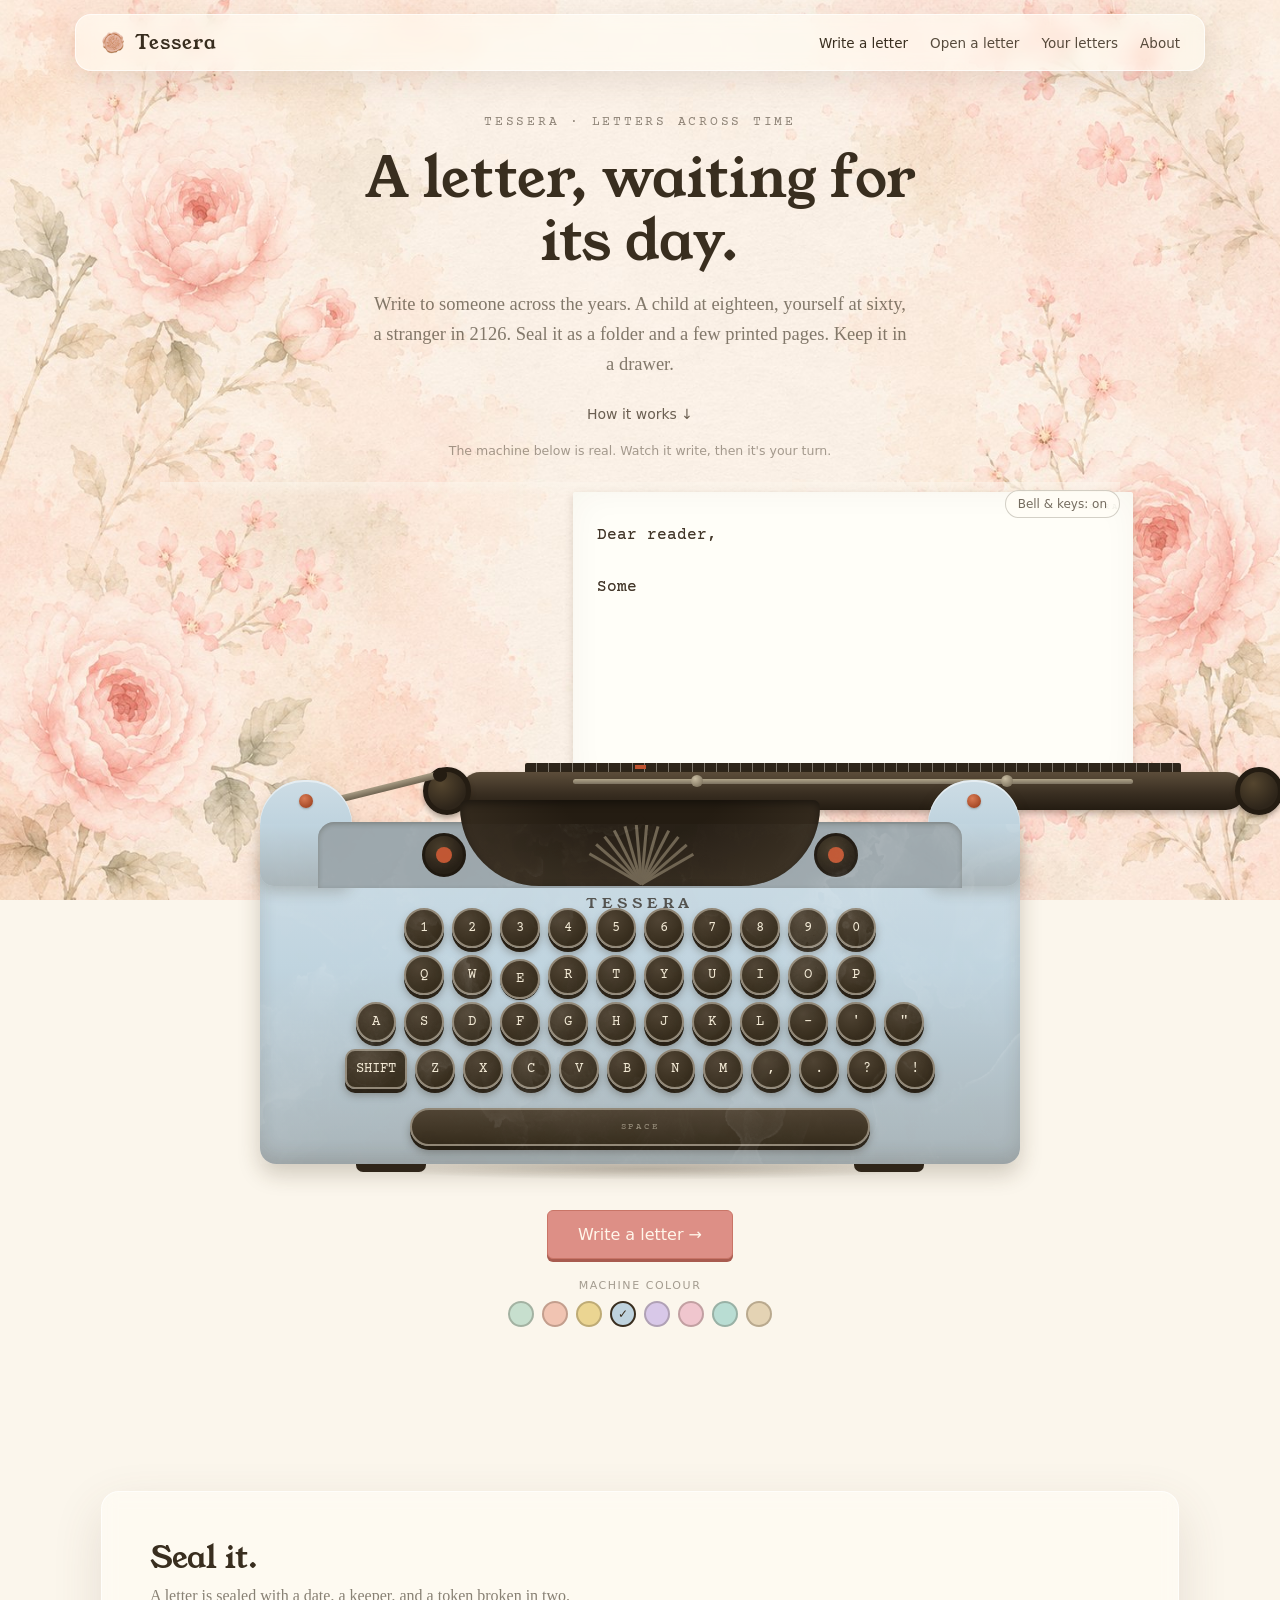
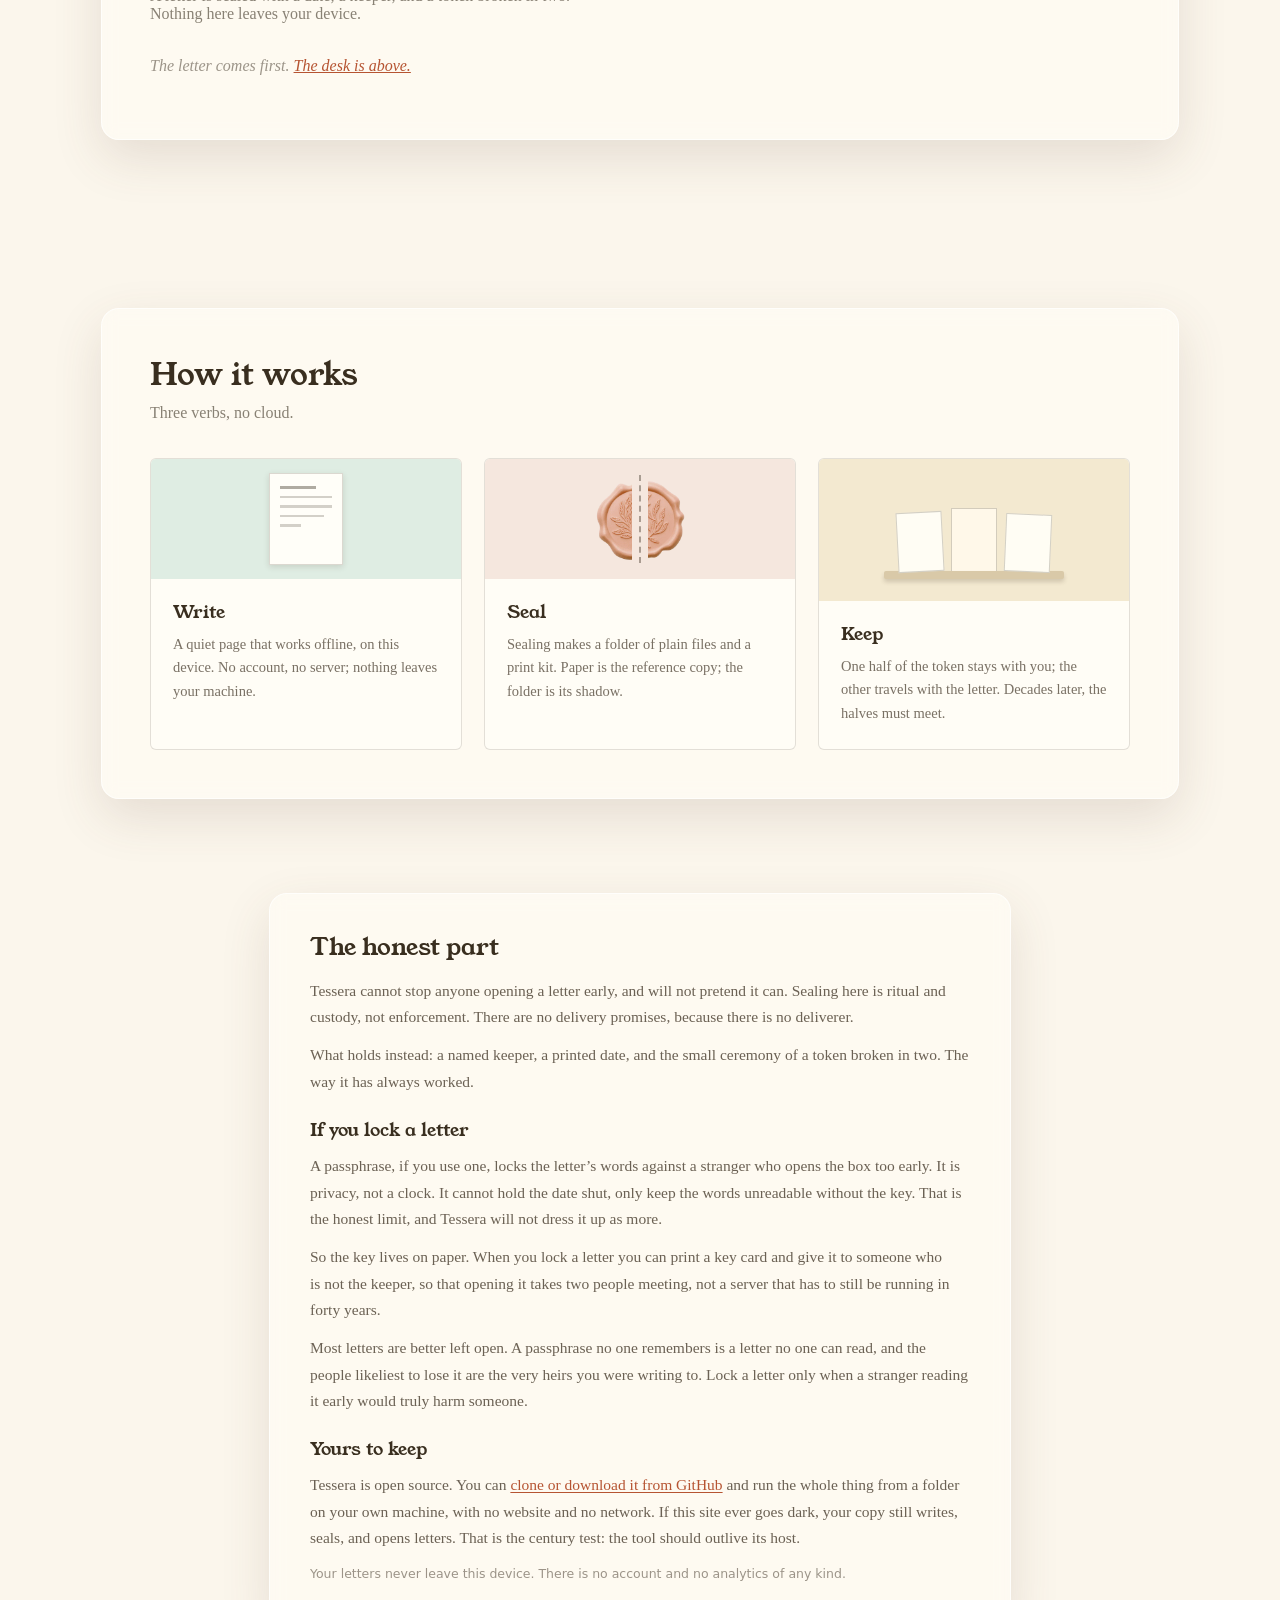
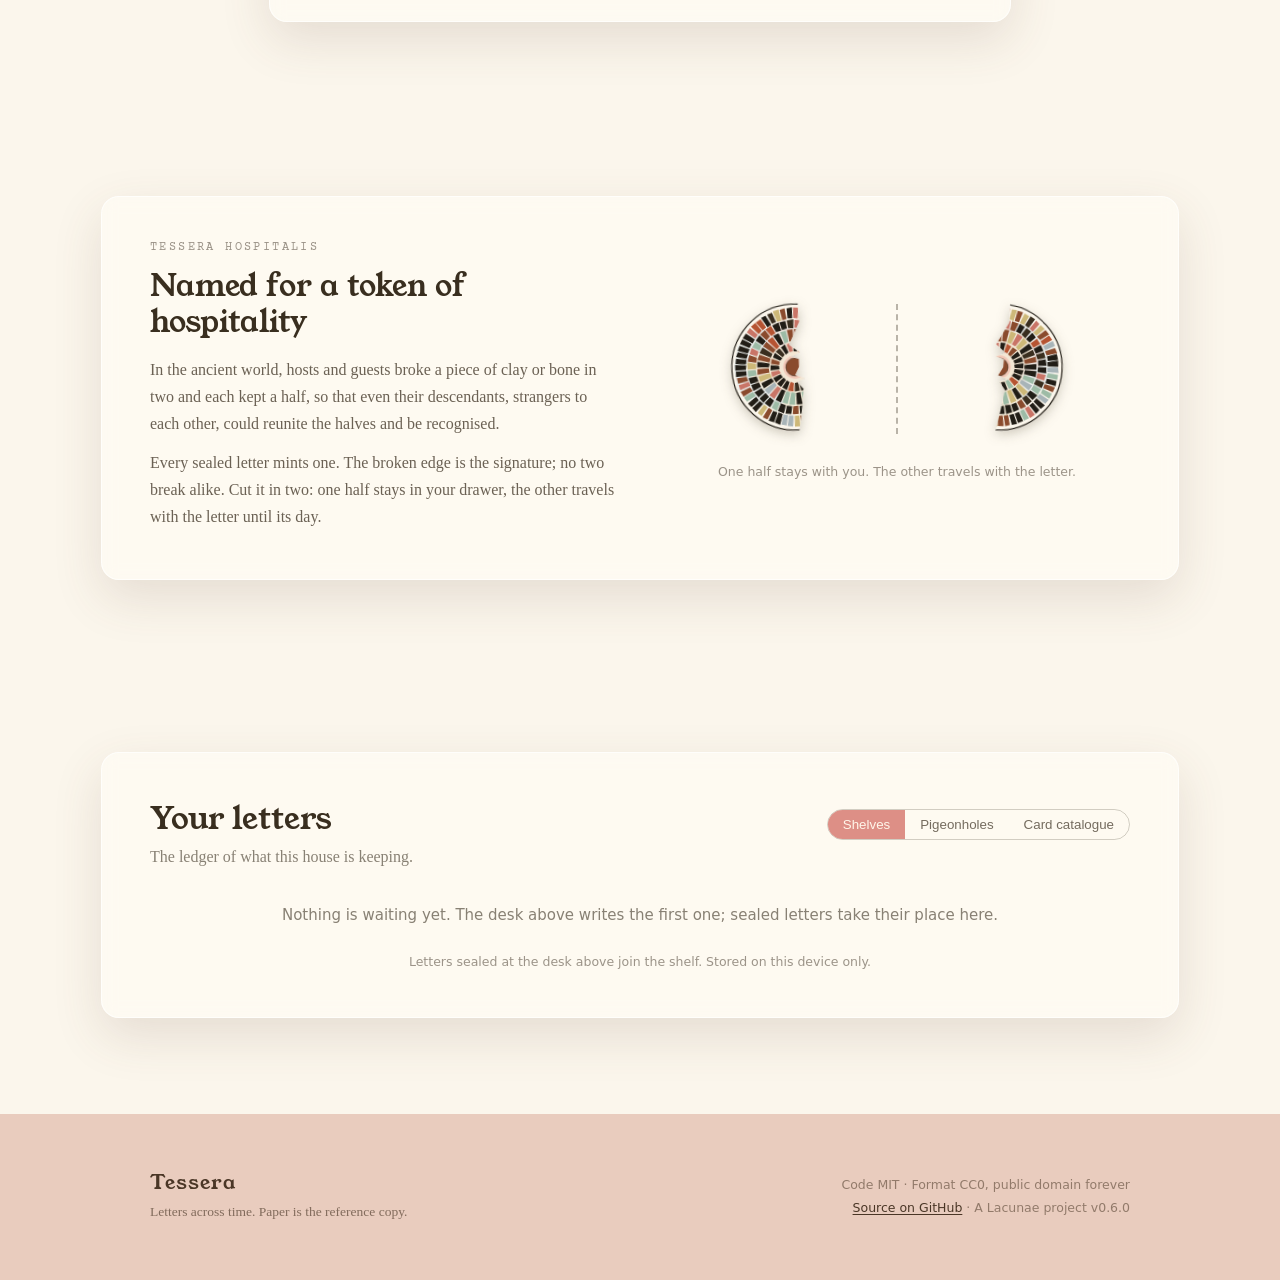
==== index.html @ 25a21816 "feat(compose): milestone series wizard (v0.3 Task 3) A whole ladder of letters in one sitting. On th" ====
<!doctype html>
<html lang="en">
<head>
<meta charset="utf-8">
<meta name="viewport" content="width=device-width, initial-scale=1">
<title>Tessera · letters across time</title>
<meta name="description" content="Write to someone across the years. Seal it as a folder and a few printed pages. Keep it in a drawer. No account, no server.">
<link rel="icon" type="image/webp" href="landing/assets/wax-seal.webp">
<link rel="stylesheet" href="landing/landing.css">
<link rel="stylesheet" href="print.css">
</head>
<body>

<!-- ================= NAV ================= -->
<nav class="ld-nav">
  <a class="ld-logo" href="#home">
    <img class="ld-logo-img" src="landing/assets/wax-seal.webp" alt="">
    <span class="ld-wordmark">Tessera</span>
  </a>
  <div class="ld-navlinks">
    <a class="ld-navlink ld-navlink--strong" id="nav-write" href="#home">
      <svg class="nav-ic" viewBox="0 0 24 24" fill="none" stroke="currentColor" stroke-width="1.6" stroke-linecap="round" stroke-linejoin="round" aria-hidden="true"><path d="M4 20l1-4L16 5a2 2 0 0 1 3 3L8 19l-4 1z"/><path d="M14 7l3 3"/></svg>
      <span class="nav-lb-full">Write a letter</span><span class="nav-lb-short">Write</span>
    </a>
    <a class="ld-navlink" id="nav-open" href="#open">
      <svg class="nav-ic" viewBox="0 0 24 24" fill="none" stroke="currentColor" stroke-width="1.6" stroke-linecap="round" stroke-linejoin="round" aria-hidden="true"><path d="M4 10.5V19a1 1 0 0 0 1 1h14a1 1 0 0 0 1-1v-8.5"/><path d="M4 10.5l8-6 8 6"/><path d="M4 10.5l8 5.5 8-5.5"/></svg>
      <span class="nav-lb-full">Open a letter</span><span class="nav-lb-short">Open</span>
    </a>
    <a class="ld-navlink" href="#letters">
      <svg class="nav-ic" viewBox="0 0 24 24" fill="none" stroke="currentColor" stroke-width="1.6" stroke-linecap="round" stroke-linejoin="round" aria-hidden="true"><rect x="4" y="5" width="16" height="14" rx="1.5"/><line x1="4" y1="10" x2="20" y2="10"/><line x1="4" y1="14.5" x2="20" y2="14.5"/><circle cx="12" cy="7.5" r="0.55" fill="currentColor" stroke="none"/></svg>
      <span class="nav-lb-full">Your letters</span><span class="nav-lb-short">Letters</span>
    </a>
    <a class="ld-navlink" href="#about">
      <svg class="nav-ic" viewBox="0 0 24 24" fill="none" stroke="currentColor" stroke-width="1.6" stroke-linecap="round" stroke-linejoin="round" aria-hidden="true"><circle cx="12" cy="12" r="9"/><line x1="12" y1="11" x2="12" y2="16.5"/><circle cx="12" cy="7.8" r="0.6" fill="currentColor" stroke="none"/></svg>
      <span class="nav-lb-full">About</span><span class="nav-lb-short">About</span>
    </a>
  </div>
</nav>

<!-- ================= HERO / WRITING ROOM ================= -->
<section id="home" class="sec-hero">
  <div class="hero-wrap" id="hero-wrap">

    <div class="hero-copy" id="hero-copy">
      <div class="hero-idle" id="hero-idle">
        <div class="hero-eyebrow">TESSERA · LETTERS ACROSS TIME</div>
        <h1 class="hero-title">A letter, waiting for its&nbsp;day.</h1>
        <p class="hero-lede">Write to someone across the years. A child at eighteen, yourself at sixty, a stranger in 2126. Seal it as a folder and a few printed pages. Keep it in a drawer.</p>
        <a class="hero-how" href="#how">How it works ↓</a>
        <p class="hero-helper">The machine below is real. Watch it write, then it's your turn.</p>
      </div>

      <div class="hero-writing" id="hero-writing" hidden>
        <div class="hw-row" data-hero-row>
          <span class="hw-to">To&nbsp;<strong id="hw-to"></strong></span>
          <span class="hw-occasion" id="hw-occasion" hidden></span>
          <span class="hw-wordline" id="hw-wordline"></span>
          <button class="hw-link" id="hw-prompts-toggle" hidden></button>
          <button class="hw-link" id="hw-deck" hidden>Answer a few questions instead</button>
          <button class="hw-link hw-link--muted" id="hw-change">change recipient</button>
          <button class="btn-cta hw-seal" id="hw-seal">Seal this letter ↓</button>
        </div>
        <div class="hw-prompts" id="hw-prompts" hidden></div>
      </div>
    </div>

    <!-- ============ THE TYPEWRITER SCENE ============ -->
    <div class="scene-wrap" id="scene-wrap">
      <div class="scene" id="scene">

        <!-- carriage group: platen + paper + knobs + lever; moves as you type -->
        <div class="tw-carriage" id="carriage">
          <div class="tw-sheet" id="sheet">
            <div class="tw-sheet-brand">TESSERA</div>
            <div class="tw-paper-scroll" id="paper-scroll" data-paper-scroll>
              <div class="tw-paper-lines" id="paper-lines"></div>
            </div>
          </div>
          <div class="tw-platen-asm">
            <div class="tw-paper-bail"></div>
            <div class="tw-platen"></div>
            <div class="tw-platen-bar"></div>
            <div class="tw-platen-dot tw-platen-dot--l"></div>
            <div class="tw-platen-dot tw-platen-dot--r"></div>
            <div class="tw-knob tw-knob--l"></div>
            <div class="tw-knob tw-knob--r"></div>
            <div class="tw-lever" id="lever" title="Carriage return">
              <div class="tw-lever-arm"></div>
              <div class="tw-lever-grip"></div>
              <div class="tw-lever-pivot"></div>
            </div>
          </div>
        </div>

        <!-- caret at the fixed print point -->
        <div class="tw-caret" id="caret" hidden></div>

        <!-- machine body -->
        <div class="tw-body" data-mc="shell"></div>
        <div class="tw-shoulder tw-shoulder--l" data-mc="shell"><div class="tw-shoulder-dot"></div></div>
        <div class="tw-shoulder tw-shoulder--r" data-mc="shell"><div class="tw-shoulder-dot"></div></div>
        <div class="tw-deck" data-mc="deck"></div>
        <div class="tw-spool tw-spool--l"></div>
        <div class="tw-spool-hub tw-spool-hub--l"></div>
        <div class="tw-spool tw-spool--r"></div>
        <div class="tw-spool-hub tw-spool-hub--r"></div>
        <div class="tw-basket">
          <div class="tw-ray" style="--deg:-60deg"></div>
          <div class="tw-ray" style="--deg:-49deg"></div>
          <div class="tw-ray" style="--deg:-38deg"></div>
          <div class="tw-ray" style="--deg:-27deg"></div>
          <div class="tw-ray" style="--deg:-16deg"></div>
          <div class="tw-ray" style="--deg:-5deg"></div>
          <div class="tw-ray" style="--deg:5deg"></div>
          <div class="tw-ray" style="--deg:16deg"></div>
          <div class="tw-ray" style="--deg:27deg"></div>
          <div class="tw-ray" style="--deg:38deg"></div>
          <div class="tw-ray" style="--deg:49deg"></div>
          <div class="tw-ray" style="--deg:60deg"></div>
        </div>
        <div class="tw-typebar" id="typebar"></div>
        <div class="tw-guide"></div>
        <div class="tw-brand">TESSERA</div>

        <!-- keyboard (rows built by landing.js) -->
        <div class="tw-keyboard" id="keyboard"></div>

        <!-- watercolour texture, feathered over the machine only -->
        <div class="tw-stain"></div>

        <!-- feet + shadow + fold vignette -->
        <div class="tw-shadow"></div>
        <div class="tw-foot tw-foot--l"></div>
        <div class="tw-foot tw-foot--r"></div>
        <div class="tw-fold"></div>

        <!-- hidden capture field -->
        <textarea id="ta" class="tw-ta" aria-label="Your letter" autocapitalize="sentences" autocomplete="off" spellcheck="false"></textarea>
      </div>

      <!-- unscaled overlay chrome: readable at every scene scale -->
      <button class="tw-sound" id="sound-toggle"></button>
      <div class="tw-taphint" id="tap-hint" hidden>Tap the paper to type</div>
      <div class="setup-overlay" id="setup-overlay" hidden>
        <div class="setup-card" role="dialog" aria-modal="true" aria-label="Write a letter">
          <button class="setup-x" id="setup-x" aria-label="Close">×</button>

          <div id="setup-0" hidden>
            <div class="setup-eyebrow">The desk is yours</div>
            <h3 class="setup-title">Write a letter?</h3>
            <p class="setup-copy">A couple of quick questions, then the machine is yours. Nothing here leaves this device.</p>
            <div class="setup-footer">
              <button class="setup-skip" id="setup-explore">Just exploring</button>
              <button class="btn-cta setup-go" id="setup-begin">Write a letter →</button>
            </div>
          </div>

          <div id="setup-1" hidden>
            <div class="setup-eyebrow">Step 1 of 2</div>
            <h3 class="setup-title">Who is this letter for?</h3>
            <input class="setup-input" id="setup-to" placeholder="My daughter, on her eighteenth birthday">
            <p class="setup-helper">Address them the way the envelope should. A role can outlive a name.</p>
            <div class="setup-footer">
              <button class="setup-skip" id="setup-skip">Skip for now</button>
              <button class="btn-cta setup-go" id="setup-next">Next →</button>
            </div>
          </div>

          <div id="setup-2" hidden>
            <div class="setup-eyebrow">Step 2 of 2</div>
            <h3 class="setup-title">What's this for?</h3>
            <select class="setup-select" id="setup-occ">
              <option value="">Choose an occasion…</option>
            </select>
            <input class="setup-input setup-custom" id="setup-custom" placeholder="Describe the occasion" hidden>
            <p class="setup-helper">Not every letter needs one. Leave it blank if it doesn't fit.</p>
            <button class="sw-offer" id="setup-series" hidden>Write the whole ladder in one sitting →</button>
            <div class="setup-footer">
              <button class="setup-skip setup-back" id="setup-back">← Back</button>
              <button class="btn-cta setup-go" id="setup-done">Start writing →</button>
            </div>
          </div>
        </div>
      </div>

      <!-- the deck interview: reuses the setup-overlay pattern (positioning +
           mobile dialog behaviour) with its own card -->
      <div class="setup-overlay" id="interview-overlay" hidden>
        <div class="setup-card" role="dialog" aria-modal="true" aria-label="Answer a few questions">
          <button class="setup-x" id="iv-x" aria-label="Close">×</button>

          <div id="iv-ask">
            <div class="setup-eyebrow" id="iv-progress"></div>
            <h3 class="setup-title" id="iv-q"></h3>
            <textarea class="setup-input iv-answer" id="iv-answer" rows="4"></textarea>
            <div class="setup-footer">
              <button class="setup-skip setup-back" id="iv-back">← Back</button>
              <button class="btn-cta setup-go" id="iv-next">Next →</button>
            </div>
          </div>

          <div id="iv-stitch" hidden>
            <h3 class="setup-title">Now make it sound like you.</h3>
            <label class="iv-keep"><input type="checkbox" id="iv-keep"> Keep the raw answers in the folder</label>
            <div class="setup-footer">
              <button class="setup-skip setup-back" id="iv-stitch-back">← Back</button>
              <button class="btn-cta setup-go" id="iv-put">Put it in the letter →</button>
            </div>
          </div>
        </div>
      </div>

      <!-- the milestone series wizard: a whole ladder of letters in one
           sitting. Reuses the setup-overlay pattern with its own wider card. -->
      <div class="setup-overlay" id="series-overlay" hidden>
        <div class="setup-card series-card" role="dialog" aria-modal="true" aria-label="Write a ladder of letters">
          <button class="setup-x" id="sw-x" aria-label="Close">×</button>

          <div id="sw-setup" hidden>
            <div class="setup-eyebrow">The whole ladder</div>
            <h3 class="setup-title" id="sw-setup-title">Write the whole ladder</h3>
            <p class="setup-copy" id="sw-setup-copy"></p>
            <label class="sw-field"><span class="sw-label" id="sw-anchor-q">From what date?</span>
              <input class="setup-input sw-date" id="sw-anchor" type="date"></label>
            <label class="sw-field"><span class="sw-label">Who are they from?</span>
              <input class="setup-input" id="sw-from" placeholder="Your name, or “Mum and Dad”"></label>
            <div class="sw-rungs" id="sw-rungs"></div>
            <p class="setup-helper" id="sw-setup-hint">Set the date once; each letter’s open date fills in from it, and you can nudge any of them.</p>
            <div class="setup-footer">
              <button class="setup-skip" id="sw-setup-cancel">← Not now</button>
              <button class="btn-cta setup-go" id="sw-begin">Begin the letters →</button>
            </div>
          </div>

          <div id="sw-write" hidden>
            <div class="sw-write-grid">
              <aside class="sw-ladder" id="sw-ladder" aria-label="The ladder so far"></aside>
              <div class="sw-compose">
                <div class="setup-eyebrow" id="sw-write-progress"></div>
                <h3 class="setup-title" id="sw-rung-title"></h3>
                <p class="sw-rung-when" id="sw-rung-when"></p>
                <div class="sw-prompts" id="sw-prompts"></div>
                <textarea class="setup-input sw-text" id="sw-text" rows="8" aria-label="This letter"></textarea>
                <div class="setup-footer">
                  <button class="setup-skip setup-back" id="sw-prev">← Back</button>
                  <button class="btn-cta setup-go" id="sw-next">Next →</button>
                </div>
              </div>
            </div>
          </div>

          <div id="sw-seal" hidden>
            <div class="setup-eyebrow">One sitting, done</div>
            <h3 class="setup-title">Seal the ladder</h3>
            <p class="setup-copy">Each letter becomes its own sealed folder, downloaded one after another. They share nothing but the hand that wrote them.</p>
            <div class="sw-summary" id="sw-summary"></div>
            <label class="sw-field"><span class="sw-label">Left with whom? (optional)</span>
              <input class="setup-input" id="sw-custody" placeholder="A name, or leave blank to keep them yourself"></label>
            <p class="setup-helper" id="sw-seal-hint"></p>
            <div class="setup-footer">
              <button class="setup-skip setup-back" id="sw-seal-back">← Back to the letters</button>
              <button class="btn-cta setup-go" id="sw-seal-go">Seal all of them →</button>
            </div>
          </div>

          <div id="sw-done" hidden>
            <div class="setup-eyebrow">Sealed</div>
            <h3 class="setup-title" id="sw-done-title">The ladder is sealed</h3>
            <p class="setup-copy">Each folder has downloaded on its own. Keep them where you keep the papers that matter.</p>
            <div class="sw-summary" id="sw-done-list"></div>
            <div class="setup-footer">
              <button class="setup-skip" id="sw-done-close">Close</button>
              <button class="btn-cta setup-go" id="sw-print-all">Print every kit →</button>
            </div>
          </div>
        </div>
      </div>
    </div>

    <div class="cta-row" id="reopen-row" hidden>
      <button class="btn-cta btn-cta--big" id="reopen-btn">Write a letter →</button>
    </div>
    <div class="cta-row" id="finish-row" hidden>
      <button class="btn-cta btn-cta--big" id="finish-btn">Done writing. Seal it →</button>
    </div>

    <div class="mc-block">
      <div class="mc-label">Machine colour</div>
      <div class="mc-swatches" id="mc-swatches"></div>
    </div>
  </div>
</section>

<!-- ================= SEAL ================= -->
<section id="seal" class="sec-seal">
  <div class="seal-inner">
    <h2 class="sec-title">Seal it.</h2>
    <p class="sec-lede seal-lede">A letter is sealed with a date, a keeper, and a token broken in two. Nothing here leaves your device.</p>

    <p class="seal-empty" id="seal-empty">The letter comes first. <a href="#home">The desk is above.</a></p>

    <div class="seal-grid" id="seal-steps" hidden>
      <div>
        <h3 class="seal-q">When should it open?</h3>
        <div class="date-chips" id="date-chips"></div>
        <input type="date" class="seal-input seal-date" id="open-date">
        <label class="seal-check" id="undated-row" hidden>
          <input type="checkbox" id="undated">
          <span>No date. It opens when it’s needed.</span>
        </label>
        <p class="date-words" id="date-words"></p>

        <h3 class="seal-q">Who is it from?</h3>
        <input class="seal-input" id="from-who" placeholder="Your mother">
        <p class="seal-helper">“Your mother” can outlive a name. Sign it the way you want to be met.</p>

        <h3 class="seal-q">Who will keep it?</h3>
        <input class="seal-input seal-input--stack" id="custody-holder" placeholder="Gustav · the family papers · whoever keeps the albums">
        <input class="seal-input" id="custody-note" placeholder="Keep with the family papers.">
        <p class="seal-helper seal-helper--tight">A custodian keeps the sealed letter safe and passes it on with its story. You can simply keep it yourself.</p>

        <h3 class="seal-q seal-q--gap">Lock it? <span class="seal-optional">optional</span></h3>
        <input class="seal-input" id="pass-phrase" type="password" autocomplete="new-password" placeholder="A passphrase, if you want one">
        <input class="seal-input" id="pass-confirm" type="password" autocomplete="new-password" placeholder="Type it again">
        <input class="seal-input" id="pass-hint" placeholder="A hint for the keeper (never the answer itself)">
        <p class="seal-helper">A passphrase locks the letter file against strangers. It does not enforce the date, and most letters should not have one, because a lost passphrase is a lost letter. <a href="#honesty" class="seal-link" id="honesty-link">Read the honest part first.</a></p>

        <h3 class="seal-q seal-q--gap">Which seal?</h3>
        <button class="seal-pick" id="seal-pick-btn">
          <img class="seal-pick-img" id="seal-pick-img" src="landing/assets/wax-seal.webp" alt="">
          <span class="seal-pick-label" id="seal-pick-label">Pale Blue</span>
          <span class="seal-pick-caret" id="seal-pick-caret">▾</span>
        </button>
        <div class="seal-grid-swatches" id="seal-grid-swatches" hidden></div>
      </div>

      <div class="seal-preview">
        <div class="seal-preview-eyebrow">Read it back</div>
        <div class="seal-preview-facts">
          <span class="fact-k">For</span><span id="pv-to"></span>
          <span class="fact-k">From</span><span id="pv-from"></span>
          <span class="fact-k">Opens</span><span id="pv-opens"></span>
          <span class="fact-k">Kept by</span><span id="pv-kept"></span>
        </div>
        <div class="seal-preview-text" id="pv-text"></div>
        <p class="seal-note" id="deck-note" hidden>These are still the questions’ words. Make them yours first.</p>
        <label class="seal-check seal-check--keep">
          <input type="checkbox" id="keep-copy">
          <span>Keep a copy of the text in this browser. (The folder is the letter; a browser is not an archive.)</span>
        </label>
        <button class="btn-cta seal-do" id="seal-letter-btn">Seal the letter</button>
        <p class="seal-hint" id="seal-hint"></p>
      </div>
    </div>

    <div class="sealed-wrap" id="seal-done" hidden>
      <h3 class="sealed-title">Sealed.</h3>
      <div class="sealed-token" id="sealed-token"></div>
      <p class="sealed-id" id="sealed-id"></p>
      <p class="sealed-summary">For <span id="sealed-to"></span> · opens <span id="sealed-opens"></span>. The folder has downloaded: the letter, its manifest, a README for whoever finds it, and this token to cut in two.</p>
      <div class="sealed-actions">
        <button class="btn-quiet" id="sealed-print">Print the kit</button>
        <button class="btn-quiet" id="sealed-keycard" hidden>Print the key card</button>
        <button class="btn-quiet" id="sealed-download">Download it again</button>
        <button class="btn-quiet" id="sealed-calendar">Add to calendar</button>
        <button class="btn-cta" id="write-another">Write another</button>
      </div>
    </div>
  </div>
</section>

<!-- ================= HOW IT WORKS ================= -->
<section id="how" class="sec-how">
  <div class="how-inner">
    <h2 class="sec-title">How it works</h2>
    <p class="sec-lede">Three verbs, no cloud.</p>
    <div class="how-grid">
      <div class="how-card">
        <div class="how-art how-art--write">
          <div class="how-sheet">
            <div class="how-line how-line--head"></div>
            <div class="how-line"></div>
            <div class="how-line"></div>
            <div class="how-line how-line--m"></div>
            <div class="how-line how-line--s"></div>
          </div>
        </div>
        <div class="how-body">
          <h3>Write</h3>
          <p>A quiet page that works offline, on this device. No account, no server; nothing leaves your machine.</p>
        </div>
      </div>
      <div class="how-card">
        <div class="how-art how-art--seal">
          <div class="how-halves">
            <div class="how-half"><img src="landing/assets/wax-seal.webp" alt=""></div>
            <div class="how-cut"></div>
            <div class="how-half how-half--r"><img src="landing/assets/wax-seal.webp" alt=""></div>
          </div>
        </div>
        <div class="how-body">
          <h3>Seal</h3>
          <p>Sealing makes a folder of plain files and a print kit. Paper is the reference copy; the folder is its shadow.</p>
        </div>
      </div>
      <div class="how-card">
        <div class="how-art how-art--keep">
          <div class="how-stack">
            <div class="how-cards-row">
              <div class="how-note how-note--a"></div>
              <div class="how-note how-note--b"></div>
              <div class="how-note how-note--c"></div>
            </div>
            <div class="how-lip"></div>
          </div>
        </div>
        <div class="how-body">
          <h3>Keep</h3>
          <p>One half of the token stays with you; the other travels with the letter. Decades later, the halves must meet.</p>
        </div>
      </div>
    </div>
  </div>
</section>

<!-- ================= HONEST PART ================= -->
<section id="about" class="sec-about">
  <div class="about-card">
    <h2 class="about-title">The honest part</h2>
    <p>Tessera cannot stop anyone opening a letter early, and will not pretend it can. Sealing here is ritual and custody, not enforcement. There are no delivery promises, because there is no deliverer.</p>
    <p>What holds instead: a named keeper, a printed date, and the small ceremony of a token broken in two. The way it has always worked.</p>
    <h3 class="about-sub" id="honesty">If you lock a letter</h3>
    <p>A passphrase, if you use one, locks the letter’s words against a stranger who opens the box too early. It is privacy, not a clock. It cannot hold the date shut, only keep the words unreadable without the key. That is the honest limit, and Tessera will not dress it up as more.</p>
    <p>So the key lives on paper. When you lock a letter you can print a key card and give it to someone who is not the keeper, so that opening it takes two people meeting, not a server that has to still be running in forty years.</p>
    <p>Most letters are better left open. A passphrase no one remembers is a letter no one can read, and the people likeliest to lose it are the very heirs you were writing to. Lock a letter only when a stranger reading it early would truly harm someone.</p>
    <h3 class="about-sub">Yours to keep</h3>
    <p>Tessera is open source. You can <a class="about-link" href="https://github.com/LacunaeDesigns/tessera" target="_blank" rel="noopener noreferrer">clone or download it from GitHub</a> and run the whole thing from a folder on your own machine, with no website and no network. If this site ever goes dark, your copy still writes, seals, and opens letters. That is the century test: the tool should outlive its host.</p>
    <p class="about-fine">Your letters never leave this device. There is no account and no analytics of any kind.</p>
  </div>
</section>

<!-- ================= TOKEN STORY ================= -->
<section id="token" class="sec-token">
  <div class="token-inner">
    <div>
      <div class="token-eyebrow">TESSERA HOSPITALIS</div>
      <h2 class="token-title">Named for a token of hospitality</h2>
      <p class="token-copy">In the ancient world, hosts and guests broke a piece of clay or bone in two and each kept a half, so that even their descendants, strangers to each other, could reunite the halves and be recognised.</p>
      <p class="token-copy token-copy--last">Every sealed letter mints one. The broken edge is the signature; no two break alike. Cut it in two: one half stays in your drawer, the other travels with the letter until its day.</p>
    </div>
    <div class="token-visual">
      <div class="token-halves" id="story-token"></div>
      <p class="token-caption">One half stays with you. The other travels with the letter.</p>
    </div>
  </div>
</section>

<!-- ================= YOUR LETTERS ================= -->
<section id="letters" class="sec-letters">
  <div class="letters-inner">
    <div class="letters-head">
      <h2 class="sec-title">Your letters</h2>
      <div class="shelf-tabs" id="shelf-tabs">
        <button data-style="shelves">Shelves</button>
        <button data-style="pigeonholes">Pigeonholes</button>
        <button data-style="card catalogue">Card catalogue</button>
      </div>
    </div>
    <p class="sec-lede letters-lede">The ledger of what this house is keeping.</p>
    <div id="letter-ladder" class="letter-ladder" hidden></div>
    <p class="shelf-empty" id="shelf-empty" hidden>Nothing is waiting yet. The desk above writes the first one; sealed letters take their place here.</p>

    <div id="shelf-shelves"></div>
    <div class="pigeon-grid" id="shelf-pigeon" hidden></div>
    <div class="catalog-list" id="shelf-catalog" hidden></div>

    <div class="letters-actions" id="letters-actions" hidden>
      <button class="btn-quiet" id="cal-all">Calendar file (all dates)</button>
      <button class="btn-quiet" id="wallet-card">Print a wallet card</button>
    </div>
    <p class="letters-note">Letters sealed at the desk above join the shelf. Stored on this device only.</p>
  </div>
</section>

<!-- ================= FOOTER ================= -->
<footer class="ld-footer">
  <div class="footer-inner">
    <div>
      <div class="footer-wordmark">Tessera</div>
      <div class="footer-tagline">Letters across time. Paper is the reference copy.</div>
    </div>
    <div class="footer-meta">
      Code MIT · Format CC0, public domain forever<br>
      <a class="footer-link" href="https://github.com/LacunaeDesigns/tessera" target="_blank" rel="noopener noreferrer">Source on GitHub</a> · A Lacunae project <span id="version-note" class="footer-version"></span>
    </div>
  </div>
</footer>

<div class="open-overlay" id="open-overlay" hidden></div>

<div id="print-overlay" hidden>
  <div class="print-toolbar">
    <div class="print-toolbar-left">
      <button id="print-close" class="btn-quiet">Back</button>
      <label class="print-opt"><input type="checkbox" id="print-envelope"> Include the envelope template</label>
      <label class="print-opt">Theme
        <select id="print-theme">
          <option value="letterpress">letterpress</option>
          <option value="aerogramme">aerogramme</option>
          <option value="telegram">telegram</option>
          <option value="wax-seal">wax-seal</option>
        </select>
      </label>
    </div>
    <button id="print-go" class="btn-cta">Print the kit</button>
  </div>
  <div id="print-root"></div>
</div>

<script src="data/occasions.js"></script>
<script src="js/manifest.js"></script>
<script src="js/token.js"></script>
<script src="js/token-legacy.js"></script>
<script src="js/zip.js"></script>
<script src="js/crypt.js"></script>
<script src="js/state.js"></script>
<script src="js/export.js"></script>
<script src="js/print.js"></script>
<script src="js/ics.js"></script>
<script src="js/open.js"></script>
<script src="js/version.js"></script>
<script src="landing/reminders.js"></script>
<script src="landing/landing.js"></script>
<script src="landing/opening.js"></script>
</body>
</html>
---- landing/landing.css ----
/* landing.css — the landing page / design study (source of truth: the
   "Tessera landing implementation" Claude Design project, handoff README
   there). Values are transcribed, not reinterpreted. Fonts are vendored
   OFL files, not webfonts: vendored ≠ dependent (docs/design-language.md). */

@font-face {
  font-family: 'Young Serif';
  src: url('../fonts/YoungSerif-Regular.ttf') format('truetype');
  font-weight: 400;
  font-style: normal;
  font-display: swap;
}
@font-face {
  font-family: 'Courier Prime';
  src: url('../fonts/CourierPrime-Regular.ttf') format('truetype');
  font-weight: 400;
  font-style: normal;
  font-display: swap;
}
@font-face {
  font-family: 'Courier Prime';
  src: url('../fonts/CourierPrime-Bold.ttf') format('truetype');
  font-weight: 700;
  font-style: normal;
  font-display: swap;
}
@font-face {
  font-family: 'Courier Prime';
  src: url('../fonts/CourierPrime-Italic.ttf') format('truetype');
  font-weight: 400;
  font-style: italic;
  font-display: swap;
}

:root {
  --ink: #392E1F;
  --serif-display: 'Young Serif', Georgia, serif;
  --serif-body: Georgia, 'Iowan Old Style', 'Palatino Linotype', 'Book Antiqua', 'Times New Roman', serif;
  --mono: 'Courier Prime', monospace;
  --ui: system-ui, sans-serif;
}

body {
  margin: 0;
  background: #FBF6EC;
  color: var(--ink);
  font-family: var(--serif-body);
}

/* the fixed wash: the hero art is the page's only background and the whole
   page scrolls over it. A fixed layer, not background-attachment: fixed,
   which iOS ignores. Responsive variants live at the end of the file. */
body::before {
  content: '';
  position: fixed;
  inset: 0;
  z-index: -1;
  background-color: #FBF3EC;
  background-image: url('assets/bg-hero-9x16.jpg');
  background-repeat: no-repeat;
  background-position: center center;
  background-size: cover;
}
[hidden] { display: none !important; }
a { color: #B65432; }
a:hover { color: #8A4B2D; }
::selection { background: #F2C7B6; }

@keyframes tw-caret { 0%, 52% { opacity: 1; } 53%, 100% { opacity: 0; } }
@keyframes tw-strike { 0% { transform: rotate(58deg); } 34% { transform: rotate(1deg); } 100% { transform: rotate(58deg); } }
@keyframes tw-lever { 0% { transform: rotate(-14deg); } 40% { transform: rotate(-44deg); } 100% { transform: rotate(-14deg); } }
@keyframes tw-seal { from { opacity: 0; transform: scale(0.9); } to { opacity: 1; transform: none; } }
@keyframes tw-drop { from { opacity: 0; transform: translateY(12px); } to { opacity: 1; transform: none; } }

[data-paper-scroll]::-webkit-scrollbar { width: 6px; }
[data-paper-scroll]::-webkit-scrollbar-track { background: transparent; }
[data-paper-scroll]::-webkit-scrollbar-thumb { background: rgba(57,46,31,0.28); border-radius: 3px; }

/* ---------------- shared bits ---------------- */

.btn-cta {
  font-family: var(--ui);
  border-radius: 5px;
  border: 1px solid #C97567;
  background: #DD8F86;
  color: #FFF6EA;
  cursor: pointer;
}
.btn-cta:hover { background: #C97567; }
.btn-cta--big {
  font-size: 16px;
  padding: 14px 30px;
  border-radius: 6px;
  box-shadow: 0 3px 0 #A85B4F;
}
.btn-cta--big:active { transform: translateY(1px); box-shadow: 0 2px 0 #A85B4F; }

.btn-quiet {
  font-family: var(--ui);
  font-size: 14px;
  padding: 11px 20px;
  border-radius: 5px;
  border: 1px solid rgba(57,46,31,0.25);
  background: transparent;
  color: var(--ink);
  cursor: pointer;
}
.btn-quiet:hover { border-color: #B65432; }

.sec-title {
  font-family: var(--serif-display);
  font-weight: normal;
  font-size: 31px;
  margin: 0 0 8px;
}
.sec-lede { color: rgba(57,46,31,0.6); margin: 0 0 36px; }

/* liquid-glass panels: each section floats on the wash as a translucent
   sheet. Without backdrop-filter the sheet is simply more opaque. */
.seal-inner, .how-inner, .about-card, .token-inner, .letters-inner {
  background: rgba(255, 253, 246, 0.86);
  border: 1px solid rgba(255, 255, 255, 0.65);
  border-radius: 18px;
  box-shadow: 0 18px 50px rgba(96, 70, 60, 0.14);
}
.seal-inner, .how-inner, .token-inner, .letters-inner {
  padding: 44px clamp(20px, 4.5vw, 48px) 48px;
}
/* blur stays at 8px: the wash is soft watercolor, so a wider radius adds
   nothing visually but rasterizes brutally on machines without GPU compositing */
@supports ((backdrop-filter: blur(1px)) or (-webkit-backdrop-filter: blur(1px))) {
  .seal-inner, .how-inner, .about-card, .token-inner, .letters-inner {
    background: rgba(255, 253, 246, 0.58);
    -webkit-backdrop-filter: blur(8px) saturate(1.15);
    backdrop-filter: blur(8px) saturate(1.15);
  }
  .ld-footer {
    background: rgba(230, 199, 184, 0.6);
    -webkit-backdrop-filter: blur(8px);
    backdrop-filter: blur(8px);
  }
}

/* ---------------- nav ---------------- */

.ld-nav {
  display: flex;
  justify-content: space-between;
  align-items: center;
  flex-wrap: wrap;
  gap: 8px 22px;
  max-width: 1080px;
  margin: 14px auto 0;
  padding: 14px 24px;
  background: rgba(255, 253, 246, 0.86);
  border: 1px solid rgba(255, 255, 255, 0.65);
  border-radius: 16px;
  box-shadow: 0 10px 30px rgba(96, 70, 60, 0.12);
}
.ld-logo {
  display: flex;
  align-items: center;
  gap: 9px;
  text-decoration: none;
  color: var(--ink);
}
.ld-logo-img {
  width: 26px; height: 26px;
  object-fit: contain;
  filter: hue-rotate(165deg) saturate(1.7) contrast(1.1) brightness(0.96);
  display: inline-block;
}
.ld-wordmark { font-family: var(--serif-display); font-size: 19px; letter-spacing: 0.05em; }
.ld-navlinks { display: flex; gap: 22px; align-items: center; font-family: var(--ui); font-size: 13.5px; }
.ld-navlink { color: rgba(57,46,31,0.85); text-decoration: none; display: inline-flex; align-items: center; gap: 6px; transition: color 0.15s; }
.ld-navlink:hover { color: var(--ink); }
.ld-navlink--strong { color: var(--ink); }
.nav-ic { display: none; }          /* desktop is text-only; icons appear at ≤700px */
.nav-lb-short { display: none; }
/* translucent glass when supported — placed after the base rule so it wins;
   without backdrop-filter the base 0.86 sheet keeps the links readable */
@supports ((backdrop-filter: blur(1px)) or (-webkit-backdrop-filter: blur(1px))) {
  .ld-nav {
    background: rgba(255, 253, 246, 0.62);
    -webkit-backdrop-filter: blur(8px) saturate(1.15);
    backdrop-filter: blur(8px) saturate(1.15);
  }
}

/* ---------------- hero ---------------- */

.sec-hero {
  position: relative;
  overflow: clip;
  padding: 44px 20px 90px;
}
.hero-wrap { max-width: 1060px; margin: 0 auto; }
.hero-copy { text-align: center; }

.hero-idle { max-width: 720px; margin: 0 auto; }
.hero-eyebrow {
  font-family: var(--mono);
  font-size: 12.5px;
  letter-spacing: 0.22em;
  color: rgba(57,46,31,0.55);
  margin-bottom: 18px;
}
.hero-title {
  font-family: var(--serif-display);
  font-weight: normal;
  font-size: clamp(34px, 5vw, 56px);
  line-height: 1.12;
  margin: 0 0 18px;
}
.hero-lede {
  font-size: 18.5px;
  line-height: 1.6;
  color: rgba(57,46,31,0.62);
  max-width: 560px;
  margin: 0 auto 26px;
  text-wrap: pretty;
}
.hero-how { font-family: var(--ui); font-size: 14px; color: rgba(57,46,31,0.75); text-decoration: none; }
.hero-how:hover { color: #B65432; }
.hero-helper { font-family: var(--ui); font-size: 12.5px; color: rgba(57,46,31,0.45); margin: 20px 0 0; }

.hero-writing { max-width: 880px; margin: 0 auto; animation: tw-drop 0.35s ease-out; }
.hw-row {
  display: flex;
  justify-content: center;
  align-items: baseline;
  gap: 14px;
  flex-wrap: wrap;
  font-family: var(--ui);
  font-size: 13.5px;
}
.hw-to { color: rgba(57,46,31,0.55); }
.hw-to strong { color: var(--ink); font-weight: 600; }
.hw-occasion {
  font-size: 12px;
  padding: 3px 10px;
  border-radius: 100px;
  border: 1px solid rgba(57,46,31,0.14);
}
.hw-wordline { color: rgba(57,46,31,0.6); }
.hw-link {
  font-family: var(--ui);
  font-size: 13px;
  background: none;
  border: 1px solid rgba(57,46,31,0.32);
  border-radius: 100px;
  color: #B65432;
  cursor: pointer;
  padding: 7px 15px;
  transition: border-color 0.15s, background-color 0.15s;
}
.hw-link:hover { border-color: #B65432; background-color: rgba(182,84,50,0.08); }
.hw-link--muted { color: rgba(57,46,31,0.74); }
.hw-link--muted:hover { border-color: rgba(57,46,31,0.5); background-color: rgba(57,46,31,0.05); }
.hw-seal { font-size: 13.5px; padding: 8px 18px; }
.hw-seal:disabled { cursor: default; }
.hw-prompts {
  max-width: 620px;
  margin: 14px auto 0;
  text-align: left;
  border-left: 2px solid rgba(57,46,31,0.18);
  padding: 2px 0 2px 14px;
  color: rgba(57,46,31,0.6);
  font-style: italic;
  font-size: 14.5px;
  line-height: 1.55;
}
.hw-prompts p { margin: 5px 0; }

/* hero tweak: heroLayout = "desk at right" */
.hero-wrap.hero-wrap--side {
  display: grid;
  grid-template-columns: minmax(300px, 400px) minmax(0, 1fr);
  gap: 18px;
  align-items: center;
}
.hero-wrap--side .hero-copy { text-align: left; }
.hero-wrap--side .hero-idle, .hero-wrap--side .hero-lede { margin-left: 0; margin-right: 0; }
.hero-wrap--side .hw-row { justify-content: flex-start; }

/* ---------------- typewriter scene ---------------- */

.scene-wrap {
  position: relative;
  width: 100%;
  display: flex;
  justify-content: center;
  margin-top: 26px;
  cursor: text;
}
.scene {
  position: relative;
  width: 960px;
  height: 700px;
  flex: none;
  transform-origin: top center;
}

.tw-carriage {
  position: absolute;
  inset: 0;
  transform: translateX(251px);
  pointer-events: none;
  z-index: 2;
}
.tw-sheet {
  position: absolute;
  left: 200px; bottom: 392px;
  width: 560px; height: 300px;
  background: #FFFEF8;
  border-radius: 2px 2px 0 0;
  box-shadow: 0 2px 10px rgba(60,45,25,0.16), inset 0 0 34px rgba(60,45,25,0.045);
  box-sizing: border-box;
  overflow: hidden;
}
.tw-sheet-brand {
  position: absolute;
  top: 10px; right: 14px;
  font-family: var(--mono);
  font-size: 8.5px;
  letter-spacing: 0.28em;
  color: rgba(57,46,31,0.28);
  z-index: 1;
}
.tw-paper-scroll {
  position: absolute;
  inset: 0;
  overflow-y: auto;
  padding: 30px 24px 12px;
  box-sizing: border-box;
  scrollbar-width: thin;
  scrollbar-color: rgba(57,46,31,0.28) transparent;
}
.tw-paper-lines {
  font-family: var(--mono);
  font-size: 16px;
  line-height: 26px;
  white-space: pre;
  color: #43372A;
  text-shadow: 0 0 0.6px rgba(67,55,42,0.6);
}
.tw-paper-lines div { min-height: 26px; }

.tw-platen-asm { position: absolute; left: 88px; top: 288px; width: 784px; }
.tw-paper-bail {
  position: absolute;
  top: -9px; left: 64px; right: 64px;
  height: 9px;
  background: #2E251A;
  border-radius: 2px 2px 0 0;
  background-image: repeating-linear-gradient(90deg, transparent 0 11px, rgba(251,246,236,0.4) 11px 12px);
}
.tw-platen {
  position: relative;
  height: 38px;
  border-radius: 19px;
  background: linear-gradient(180deg, #5C4D3A, #3A2F22 55%, #241C12);
  box-shadow: 0 3px 6px rgba(40,30,15,0.3);
}
.tw-platen-bar {
  position: absolute;
  top: 7px; left: 112px;
  width: 560px; height: 5px;
  background: linear-gradient(180deg, #B0A489, #7C7261);
  border-radius: 3px;
}
.tw-platen-dot {
  position: absolute;
  top: 3px;
  width: 12px; height: 12px;
  border-radius: 50%;
  background: radial-gradient(circle at 35% 30%, #C9BDA2, #6E6350);
}
.tw-platen-dot--l { left: 230px; }
.tw-platen-dot--r { left: 540px; }
.tw-knob {
  position: absolute;
  top: -5px;
  width: 48px; height: 48px;
  border-radius: 50%;
  background: radial-gradient(circle at 35% 30%, #55462F, #2E251A 70%);
  border: 5px solid #241C12;
  box-sizing: border-box;
  box-shadow: 0 3px 5px rgba(40,30,15,0.35);
}
.tw-knob--l { left: -38px; }
.tw-knob--r { right: -38px; }

.tw-lever {
  position: absolute;
  left: -146px; top: -4px;
  width: 128px; height: 12px;
  transform-origin: right center;
  transform: rotate(-14deg);
  pointer-events: auto;
  cursor: pointer;
}
.tw-lever-arm {
  position: absolute;
  right: 0; top: 2px;
  width: 118px; height: 7px;
  background: linear-gradient(180deg, #A99D85, #6E6350);
  border-radius: 4px;
}
.tw-lever-grip {
  position: absolute;
  left: -6px; top: -7px;
  width: 15px; height: 26px;
  border-radius: 8px;
  background: linear-gradient(180deg, #8F8574, #55503F);
}
.tw-lever-pivot {
  position: absolute;
  right: -4px; top: -1px;
  width: 14px; height: 14px;
  border-radius: 50%;
  background: #241C12;
}

.tw-caret {
  position: absolute;
  left: 475px; top: 281px;
  width: 11px; height: 3.5px;
  background: #C05430;
  z-index: 4;
  animation: tw-caret 1.05s steps(1) infinite;
}

/* machine body — shell/deck backgrounds are set by landing.js (machine colour) */
.tw-body {
  position: absolute;
  left: 100px; right: 100px; top: 340px; bottom: 20px;
  border-radius: 26px 26px 16px 16px;
  z-index: 3;
  box-shadow: inset 0 2px 0 rgba(255,255,255,0.5), inset 0 -8px 18px rgba(60,45,25,0.14), 0 10px 22px rgba(60,45,25,0.22);
}
.tw-shoulder {
  position: absolute;
  top: 296px;
  width: 92px; height: 106px;
  border-radius: 44px 44px 14px 14px;
  z-index: 3;
  box-shadow: inset 0 2px 0 rgba(255,255,255,0.5), 0 6px 14px rgba(60,45,25,0.22);
}
.tw-shoulder--l { left: 100px; }
.tw-shoulder--r { right: 100px; }
.tw-shoulder-dot {
  position: absolute;
  top: 14px; left: 50%;
  margin-left: -7px;
  width: 14px; height: 14px;
  border-radius: 50%;
  background: radial-gradient(circle at 38% 32%, #D97B54, #A34724 75%);
  box-shadow: 0 1px 2px rgba(60,45,25,0.3);
}
.tw-deck {
  position: absolute;
  left: 158px; right: 158px; top: 338px;
  height: 66px;
  border-radius: 16px 16px 0 0;
  z-index: 3;
  box-shadow: inset 0 2px 5px rgba(40,30,15,0.25);
}
.tw-spool {
  position: absolute;
  top: 349px;
  width: 44px; height: 44px;
  border-radius: 50%;
  z-index: 3;
  background: radial-gradient(circle at 40% 32%, #453A28, #241C12 68%);
  border: 3px solid #1C150C;
  box-sizing: border-box;
}
.tw-spool--l { left: 262px; }
.tw-spool--r { right: 262px; }
.tw-spool-hub {
  position: absolute;
  top: 363px;
  width: 16px; height: 16px;
  border-radius: 50%;
  z-index: 3;
  background: #C05430;
}
.tw-spool-hub--l { left: 276px; }
.tw-spool-hub--r { right: 276px; }

.tw-basket {
  position: absolute;
  left: 300px; top: 316px;
  width: 360px; height: 86px;
  z-index: 4;
  border-radius: 14px 14px 160px 160px;
  background: radial-gradient(ellipse at 50% 0%, #241C12 30%, #362C1F 78%, #453A28);
  box-shadow: inset 0 3px 8px rgba(0,0,0,0.45);
  overflow: hidden;
}
.tw-ray {
  position: absolute;
  left: 50%; bottom: 2px;
  width: 2.5px; height: 60px;
  background: #6E6350;
  transform-origin: bottom center;
  transform: rotate(var(--deg));
}
.tw-typebar {
  position: absolute;
  left: 478px; top: 302px;
  width: 4px; height: 96px;
  background: linear-gradient(180deg, #55462F, #241C12);
  border-radius: 2px;
  transform-origin: bottom center;
  transform: rotate(58deg);
  z-index: 3;
}
.tw-guide {
  position: absolute;
  left: 470px; top: 330px;
  width: 20px; height: 11px;
  z-index: 4;
  background: #241C12;
  clip-path: polygon(0 100%, 100% 100%, 50% 0);
}
.tw-brand {
  position: absolute;
  left: 0; right: 0; top: 409px;
  z-index: 4;
  text-align: center;
  font-family: var(--serif-display);
  font-size: 14px;
  letter-spacing: 0.34em;
  color: rgba(36,28,18,0.72);
  pointer-events: none;
}

.tw-keyboard {
  position: absolute;
  left: 150px; right: 150px; top: 424px;
  z-index: 5;
  display: flex;
  flex-direction: column;
  align-items: center;
  gap: 7px;
}
.tw-krow { display: flex; gap: 8px; justify-content: center; }
.tw-key {
  width: 40px; height: 40px;
  border-radius: 20px;
  background: radial-gradient(circle at 35% 28%, #4C4030, #322818 72%);
  border: 2px solid #8F8574;
  box-shadow: 0 4px 0 #241C10, 0 6px 9px rgba(40,30,15,0.35);
  color: #F2E9D4;
  font-family: var(--mono);
  font-size: 13.5px;
  display: grid;
  place-items: center;
  cursor: pointer;
  padding: 0;
  user-select: none;
  -webkit-user-select: none;
  transition: transform 0.05s, box-shadow 0.05s;
}
.tw-key--wide { width: 62px; border-radius: 10px; }
.tw-space {
  margin-top: 12px;
  width: 460px; height: 38px;
  border-radius: 19px;
  background: linear-gradient(180deg, #4C4030, #322818);
  border: 2px solid #8F8574;
  box-shadow: 0 4px 0 #241C10, 0 6px 9px rgba(40,30,15,0.35);
  cursor: pointer;
  transition: transform 0.05s, box-shadow 0.05s;
  display: grid;
  place-items: center;
  font-family: var(--mono);
  font-size: 9px;
  letter-spacing: 0.3em;
  color: rgba(242,233,212,0.5);
  padding: 0;
  user-select: none;
  -webkit-user-select: none;
}

.tw-stain {
  position: absolute;
  left: 100px; right: 100px; top: 340px; bottom: 20px;
  z-index: 7;
  pointer-events: none;
  mix-blend-mode: screen;
  opacity: 0.45;
  background-repeat: no-repeat;
  background-position: center;
  background-size: cover;
  background-image: url('assets/watercolor-stain-sm.png');
  mask-image: radial-gradient(ellipse 96% 94% at center, black 68%, transparent 100%);
  -webkit-mask-image: radial-gradient(ellipse 96% 94% at center, black 68%, transparent 100%);
}

.tw-shadow {
  position: absolute;
  left: 150px; bottom: 4px;
  width: 560px;
  margin-left: 60px;
  height: 22px;
  border-radius: 50%;
  background: radial-gradient(ellipse, rgba(60,45,25,0.24), transparent 70%);
  z-index: 1;
}
.tw-foot {
  position: absolute;
  bottom: 12px;
  width: 70px; height: 15px;
  border-radius: 0 0 7px 7px;
  background: #2E251A;
  z-index: 2;
}
.tw-foot--l { left: 196px; }
.tw-foot--r { right: 196px; }
.tw-fold {
  position: absolute;
  left: 0; right: 0; top: -2px;
  height: 14px;
  background: linear-gradient(180deg, rgba(251,246,236,0.55), rgba(251,246,236,0));
  z-index: 6;
  pointer-events: none;
}

.tw-sound {
  position: absolute;
  top: 6px; right: 0;
  z-index: 8;
  font-family: var(--ui);
  font-size: 12px;
  padding: 6px 12px;
  border-radius: 100px;
  border: 1px solid rgba(57,46,31,0.22);
  background: rgba(255,253,246,0.8);
  color: rgba(57,46,31,0.7);
  cursor: pointer;
}
.tw-sound:hover { border-color: #B65432; }

.tw-ta {
  position: absolute;
  left: 320px; top: 470px;
  width: 320px; height: 100px;
  opacity: 0.01;
  border: none;
  background: transparent;
  color: transparent;
  caret-color: transparent;
  resize: none;
  pointer-events: none;
  z-index: 0;
}

/* setup wizard: floats over the machine, unscaled so it stays readable */
.setup-overlay {
  position: absolute;
  inset: 0;
  z-index: 30;
  display: flex;
  align-items: flex-start;
  justify-content: center;
  padding-top: 300px;
}
.setup-card {
  position: relative;
  width: min(420px, 84%);
  background: #FFFDF6;
  border: 1px solid rgba(57,46,31,0.16);
  border-radius: 10px;
  padding: 26px 30px;
  box-shadow: 0 22px 48px rgba(40,30,15,0.38);
  text-align: left;
  box-sizing: border-box;
}
.setup-x {
  position: absolute;
  top: 12px; right: 14px;
  background: none;
  border: none;
  font-size: 18px;
  color: rgba(57,46,31,0.4);
  cursor: pointer;
  padding: 4px;
}
.setup-x:hover { color: var(--ink); }
.setup-eyebrow {
  font-family: var(--ui);
  font-size: 11px;
  letter-spacing: 0.14em;
  text-transform: uppercase;
  color: rgba(57,46,31,0.45);
  margin-bottom: 12px;
}
.setup-title { font-family: var(--serif-display); font-weight: normal; font-size: 22px; margin: 0 0 14px; }
.setup-copy { font-family: var(--ui); font-size: 14px; line-height: 1.6; color: rgba(57,46,31,0.65); margin: 0 0 22px; }
.setup-input {
  width: 100%;
  box-sizing: border-box;
  padding: 12px 14px;
  font-family: var(--serif-body);
  font-size: 16px;
  color: var(--ink);
  background: #FFFEF8;
  border: 1px solid rgba(57,46,31,0.25);
  border-radius: 4px;
}
.setup-input:focus { outline: none; border-color: #DD8F86; }
.setup-select {
  width: 100%;
  box-sizing: border-box;
  padding: 11px 13px;
  font-family: var(--ui);
  font-size: 15px;
  color: var(--ink);
  background: #FFFEF8;
  border: 1px solid rgba(57,46,31,0.25);
  border-radius: 4px;
}
.setup-select:focus { outline: none; border-color: #DD8F86; }
.setup-custom { margin-top: 10px; font-size: 15px; padding: 11px 13px; }
.setup-helper { font-family: var(--ui); font-size: 12.5px; color: rgba(57,46,31,0.55); margin: 9px 0 22px; }
.iv-answer {
  min-height: 108px;
  margin-bottom: 20px;
  resize: vertical;
  line-height: 1.5;
}
.iv-keep { display: flex; align-items: center; gap: 8px; margin: 0 0 18px;
           font-family: var(--ui); font-size: 13px; color: rgba(57,46,31,0.75); }
.setup-footer { display: flex; justify-content: space-between; align-items: center; }
.setup-skip {
  font-family: var(--ui);
  font-size: 13px;
  background: none;
  border: none;
  color: rgba(57,46,31,0.5);
  cursor: pointer;
  text-decoration: underline;
  padding: 6px 0;
}
.setup-back { text-decoration: none; }
.setup-go { font-size: 14.5px; padding: 11px 22px; }

/* ---------- the milestone series wizard ---------- */
.sw-offer {
  display: block;
  width: 100%;
  box-sizing: border-box;
  margin: 0 0 20px;
  padding: 12px 14px;
  font-family: var(--ui);
  font-size: 13.5px;
  color: #B15A4E;
  background: rgba(221,143,134,0.09);
  border: 1px dashed rgba(221,143,134,0.6);
  border-radius: 6px;
  cursor: pointer;
  text-align: left;
}
.sw-offer:hover { background: rgba(221,143,134,0.16); }
#series-overlay { padding-top: 120px; align-items: flex-start; }
.series-card { width: min(680px, 90%); max-height: calc(100% - 150px); overflow-y: auto; }
.sw-field { display: block; margin: 0 0 16px; }
.sw-label {
  display: block;
  font-family: var(--ui);
  font-size: 12.5px;
  color: rgba(57,46,31,0.6);
  margin-bottom: 6px;
}
.sw-date { font-family: var(--ui); font-size: 15px; }
.sw-rungs { margin: 4px 0 6px; border-top: 1px solid rgba(57,46,31,0.12); }
.sw-rung {
  display: flex;
  align-items: center;
  gap: 10px;
  padding: 10px 0;
  border-bottom: 1px solid rgba(57,46,31,0.12);
}
.sw-rung-name { font-family: var(--serif-body); font-size: 15px; color: var(--ink); flex: 1 1 auto; }
.sw-rung .sw-date { flex: 0 0 auto; width: 150px; padding: 8px 10px; }
.sw-rung-drop {
  flex: 0 0 auto;
  background: none;
  border: none;
  color: rgba(57,46,31,0.4);
  font-size: 17px;
  cursor: pointer;
  padding: 4px 6px;
  line-height: 1;
}
.sw-rung-drop:hover { color: #B15A4E; }
.sw-rung--past .sw-rung-name { color: rgba(57,46,31,0.45); }
.sw-write-grid { display: grid; grid-template-columns: 170px 1fr; gap: 22px; align-items: start; }
.sw-ladder { font-family: var(--ui); font-size: 12.5px; border-right: 1px solid rgba(57,46,31,0.12); padding-right: 16px; }
.sw-rung-item {
  display: block;
  padding: 7px 0;
  color: rgba(57,46,31,0.55);
  border-left: 2px solid transparent;
  padding-left: 10px;
}
.sw-rung-item--done { color: rgba(57,46,31,0.75); }
.sw-rung-item--done::before { content: '✓ '; color: #7A9A6B; }
.sw-rung-item--current { color: var(--ink); border-left-color: #DD8F86; font-weight: 500; }
.sw-rung-item small { display: block; font-size: 11px; color: rgba(57,46,31,0.45); }
.sw-rung-when { font-family: var(--ui); font-size: 12.5px; color: rgba(57,46,31,0.55); margin: 0 0 12px; }
.sw-prompts { margin: 0 0 14px; }
.sw-prompts p {
  font-family: var(--serif-body);
  font-style: italic;
  font-size: 13.5px;
  line-height: 1.5;
  color: rgba(57,46,31,0.6);
  margin: 0 0 7px;
  padding-left: 12px;
  border-left: 2px solid rgba(221,143,134,0.4);
}
.sw-text { min-height: 160px; resize: vertical; line-height: 1.55; }
.sw-summary { margin: 0 0 18px; }
.sw-summary-row {
  display: flex;
  justify-content: space-between;
  gap: 12px;
  padding: 8px 0;
  border-bottom: 1px solid rgba(57,46,31,0.1);
  font-family: var(--ui);
  font-size: 13px;
}
.sw-summary-row .sw-sum-when { color: rgba(57,46,31,0.6); white-space: nowrap; }
.sw-summary-row .mono { font-family: var(--mono, monospace); font-size: 12px; color: rgba(57,46,31,0.5); }

.cta-row { display: flex; justify-content: center; margin-top: 26px; }

.mc-block {
  display: flex;
  flex-direction: column;
  align-items: center;
  gap: 9px;
  margin-top: 20px;
}
.mc-label {
  font-family: var(--ui);
  font-size: 11px;
  letter-spacing: 0.14em;
  text-transform: uppercase;
  color: rgba(57,46,31,0.45);
}
.mc-swatches { display: flex; gap: 8px; flex-wrap: wrap; justify-content: center; }
.mc-dot {
  width: 26px; height: 26px;
  border-radius: 50%;
  border: 2px solid rgba(57,46,31,0.25);
  cursor: pointer;
  display: grid;
  place-items: center;
  padding: 0;
}
.mc-dot--active { border-color: var(--ink); }
.mc-dot span { font-size: 12px; color: var(--ink); line-height: 1; }

/* ---------------- seal ---------------- */

.sec-seal {
  position: relative;
  padding: 74px 24px 84px;
}
.seal-inner { max-width: 980px; margin: 0 auto; }
.seal-lede { margin-bottom: 34px; max-width: 56ch; }
.seal-empty { color: rgba(57,46,31,0.5); font-style: italic; }

.seal-grid {
  display: grid;
  grid-template-columns: repeat(auto-fit, minmax(min(320px, 100%), 1fr));
  gap: 44px;
  align-items: start;
}
.seal-q { font-family: var(--serif-display); font-weight: normal; font-size: 19px; margin: 0 0 10px; }
.seal-q--gap { margin-top: 26px; }
.date-chips { display: flex; flex-wrap: wrap; gap: 8px; margin-bottom: 12px; }
.date-chip {
  font-family: var(--ui);
  font-size: 13px;
  padding: 7px 13px;
  border-radius: 100px;
  cursor: pointer;
  background: transparent;
  border: 1px solid rgba(57,46,31,0.25);
  color: var(--ink);
}
.date-chip:hover { border-color: #B65432; color: #B65432; }
.seal-input {
  width: 100%;
  box-sizing: border-box;
  padding: 11px 13px;
  font-family: var(--serif-body);
  font-size: 16px;
  color: var(--ink);
  background: #FFFDF6;
  border: 1px solid rgba(57,46,31,0.25);
  border-radius: 4px;
}
.seal-input:focus { outline: none; border-color: #C05430; }
.seal-input--stack { margin-bottom: 9px; }
.seal-check {
  display: flex;
  gap: 9px;
  align-items: baseline;
  margin: 12px 0 0;
  color: rgba(57,46,31,0.65);
  font-size: 14.5px;
  cursor: pointer;
}
.date-words { color: #B65432; font-style: italic; min-height: 24px; margin: 12px 0 26px; }
.seal-helper { font-family: var(--ui); font-size: 12.5px; color: rgba(57,46,31,0.55); margin: 8px 0 26px; }
.seal-helper--tight { margin-bottom: 0; }
.seal-optional { font-family: var(--ui); font-size: 11px; letter-spacing: 0.06em; text-transform: uppercase; color: rgba(57,46,31,0.4); margin-left: 6px; }
.seal-link { color: #B65432; text-decoration: underline; text-underline-offset: 2px; }

.seal-pick {
  display: flex;
  align-items: center;
  gap: 11px;
  width: 100%;
  box-sizing: border-box;
  padding: 9px 14px;
  border: 1px solid rgba(57,46,31,0.25);
  border-radius: 4px;
  background: #FFFDF6;
  cursor: pointer;
  font-family: var(--ui);
  font-size: 14.5px;
  color: var(--ink);
}
.seal-pick:hover { border-color: #C05430; }
.seal-pick-img { width: 30px; height: 30px; object-fit: contain; flex: none; }
.seal-pick-label { white-space: nowrap; }
.seal-pick-caret { margin-left: auto; color: rgba(57,46,31,0.5); font-size: 12px; }
.seal-grid-swatches {
  display: grid;
  grid-template-columns: repeat(6, 1fr);
  gap: 7px;
  margin-top: 9px;
  padding: 11px;
  background: #FFFDF6;
  border: 1px solid rgba(57,46,31,0.18);
  border-radius: 4px;
}
.seal-swatch {
  aspect-ratio: 1;
  border-radius: 4px;
  border: 2px solid transparent;
  background: #F1E8D8;
  padding: 3px;
  cursor: pointer;
  display: grid;
  place-items: center;
}
.seal-swatch:hover { border-color: #DBA893; }
.seal-swatch--active { border-color: #C97567; }
.seal-swatch img { width: 100%; height: 100%; object-fit: contain; }

.seal-preview {
  background: #FFFEF8;
  border: 1px solid rgba(57,46,31,0.16);
  border-radius: 4px;
  padding: 26px 28px;
  box-shadow: 0 2px 10px rgba(60,45,25,0.08);
}
.seal-preview-eyebrow {
  font-family: var(--ui);
  font-size: 11px;
  letter-spacing: 0.16em;
  text-transform: uppercase;
  color: rgba(57,46,31,0.45);
  margin-bottom: 14px;
}
.seal-preview-facts {
  display: grid;
  grid-template-columns: max-content 1fr;
  gap: 6px 16px;
  font-size: 14.5px;
  margin-bottom: 16px;
}
.fact-k { color: rgba(57,46,31,0.5); }
.seal-preview-text {
  border-top: 1px dashed rgba(57,46,31,0.2);
  padding-top: 14px;
  font-family: var(--mono);
  font-size: 13px;
  line-height: 1.65;
  white-space: pre-wrap;
  color: #43372A;
  max-height: 230px;
  overflow: auto;
}
.seal-note {
  font-family: var(--ui);
  font-size: 12.5px;
  font-style: italic;
  color: rgba(57,46,31,0.6);
  margin: 8px 0 0;
}
.seal-check--keep { margin: 16px 0; color: rgba(57,46,31,0.6); font-size: 13px; }
.seal-do {
  width: 100%;
  font-size: 15.5px;
  padding: 13px 24px;
  box-shadow: 0 2px 0 #A85B4F;
}
.seal-do:disabled { cursor: default; }
.seal-hint {
  font-family: var(--ui);
  font-size: 12px;
  color: rgba(57,46,31,0.45);
  margin: 10px 0 0;
  min-height: 16px;
}

.sealed-wrap { text-align: center; max-width: 560px; margin: 0 auto; }
.sealed-title { font-family: var(--serif-display); font-weight: normal; font-size: 25px; margin: 0 0 4px; }
.sealed-token { max-width: 230px; margin: 18px auto; animation: tw-seal 1.4s ease-out; }
/* the token svg carries width="400" from js/token.js; unsized it lays out at
   400px and hands .sec-seal (no overflow clip) horizontal page overflow on phones */
.sealed-token svg { width: 100%; height: auto; }
.sealed-id { font-family: var(--mono); letter-spacing: 0.1em; font-size: 14px; margin: 0 0 14px; }
.sealed-summary { color: rgba(57,46,31,0.65); font-size: 15px; line-height: 1.6; margin: 0 0 8px; }
.sealed-study { font-family: var(--ui); font-size: 12px; color: rgba(57,46,31,0.45); margin: 0 0 22px; }
.sealed-actions { display: flex; gap: 12px; justify-content: center; flex-wrap: wrap; }
.sealed-actions .btn-cta { font-size: 14px; padding: 11px 20px; }
.sealed-inert {
  font-family: var(--ui);
  font-size: 12.5px;
  color: rgba(57,46,31,0.5);
  margin: 16px 0 0;
  min-height: 16px;
}

/* ---------------- how it works ---------------- */

.sec-how { padding: 84px 24px; }
.how-inner { max-width: 980px; margin: 0 auto; }
.how-grid {
  display: grid;
  grid-template-columns: repeat(auto-fit, minmax(240px, 1fr));
  gap: 22px;
}
.how-card {
  background: #FFFDF6;
  border: 1px solid rgba(57,46,31,0.14);
  border-radius: 6px;
  overflow: hidden;
}
.how-art { height: 120px; display: grid; place-items: center; }
.how-art--write { background: #DFEDE3; }
.how-art--seal { background: #F5E7DE; }
.how-art--keep { background: #F3E9D0; place-items: end center; padding-bottom: 22px; }
.how-sheet {
  width: 74px; height: 92px;
  background: #FFFEF8;
  border: 1px solid rgba(57,46,31,0.18);
  box-shadow: 0 2px 6px rgba(60,45,25,0.14);
  padding: 12px 10px;
  display: flex;
  flex-direction: column;
  gap: 7px;
  box-sizing: border-box;
}
.how-line { height: 2.5px; background: rgba(57,46,31,0.22); }
.how-line--head { background: rgba(57,46,31,0.4); width: 70%; }
.how-line--m { width: 85%; }
.how-line--s { width: 40%; }
.how-halves { display: flex; align-items: center; gap: 7px; }
.how-half { width: 44px; height: 88px; overflow: hidden; }
.how-half img {
  width: 96px; height: 96px;
  object-fit: contain;
  filter: hue-rotate(165deg) saturate(1.7) contrast(1.1) brightness(0.96);
}
.how-half--r img { margin-left: -52px; }
.how-cut { height: 88px; border-left: 2px dashed rgba(57,46,31,0.4); }
.how-stack { display: flex; flex-direction: column; align-items: center; }
.how-cards-row { display: flex; gap: 8px; align-items: flex-end; }
.how-note { width: 44px; height: 58px; background: #FFFDF4; border: 1px solid rgba(57,46,31,0.22); }
.how-note--a { transform: rotate(-3deg); }
.how-note--b { height: 62px; background: #FFF8E9; }
.how-note--c { height: 56px; transform: rotate(2.5deg); }
.how-lip {
  width: 180px; height: 8px;
  background: #D9C9A8;
  border-radius: 2px;
  box-shadow: 0 3px 4px rgba(60,45,25,0.18);
  margin-top: -1px;
}
.how-body { padding: 20px 22px 24px; }
.how-body h3 { font-family: var(--serif-display); font-weight: normal; font-size: 18px; margin: 0 0 8px; }
.how-body p { font-size: 14.5px; line-height: 1.6; color: rgba(57,46,31,0.68); margin: 0; }

/* ---------------- the honest part ---------------- */

.sec-about { position: relative; padding: 10px 24px 88px; }
.about-card {
  max-width: 660px;
  margin: 0 auto;
  padding: 36px 40px;
}
.about-title { font-family: var(--serif-display); font-weight: normal; font-size: 24px; margin: 0 0 14px; }
.about-sub { font-family: var(--serif-display); font-weight: normal; font-size: 18px; margin: 22px 0 10px; }
.about-card p { font-size: 15.5px; line-height: 1.7; color: rgba(57,46,31,0.75); margin: 0 0 12px; text-wrap: pretty; }
.about-link { color: #B65432; text-decoration: underline; text-underline-offset: 2px; }
.about-fine { font-family: var(--ui); font-size: 12.5px !important; color: rgba(57,46,31,0.5) !important; margin: 0 !important; }

/* ---------------- token story ---------------- */

.sec-token {
  position: relative;
  padding: 86px 24px;
}
.token-inner {
  max-width: 980px;
  margin: 0 auto;
  display: grid;
  grid-template-columns: repeat(auto-fit, minmax(min(300px, 100%), 1fr));
  gap: 48px;
  align-items: center;
}
.token-eyebrow {
  font-family: var(--mono);
  font-size: 12px;
  letter-spacing: 0.2em;
  color: rgba(57,46,31,0.5);
  margin-bottom: 14px;
}
.token-title {
  font-family: var(--serif-display);
  font-weight: normal;
  font-size: 30px;
  line-height: 1.2;
  margin: 0 0 16px;
}
.token-copy { font-size: 16px; line-height: 1.7; color: rgba(57,46,31,0.75); margin: 0 0 12px; text-wrap: pretty; }
.token-copy--last { margin: 0; }
.token-visual { text-align: center; }
.token-halves { display: flex; justify-content: center; align-items: center; gap: 26px; }
.token-half { width: 150px; filter: drop-shadow(0 4px 6px rgba(60,45,25,0.25)); }
.token-half--l { transform: rotate(-4deg); }
.token-half--r { transform: rotate(3.5deg); }
.token-half svg { width: 100%; height: auto; }
.token-cut { border-left: 2px dashed rgba(57,46,31,0.35); height: 130px; }
.token-caption { font-family: var(--ui); font-size: 12.5px; color: rgba(57,46,31,0.5); margin: 18px 0 0; }

/* ---------------- your letters ---------------- */

.sec-letters {
  position: relative;
  padding: 86px 24px 96px;
}
.letters-inner { max-width: 980px; margin: 0 auto; }
.letters-head {
  display: flex;
  justify-content: space-between;
  align-items: baseline;
  gap: 18px;
  flex-wrap: wrap;
  margin-bottom: 8px;
}
.letters-head .sec-title { margin: 0; }
.letters-lede { margin-bottom: 40px; }
.shelf-tabs {
  display: flex;
  gap: 0;
  border: 1px solid rgba(57,46,31,0.22);
  border-radius: 100px;
  overflow: hidden;
  font-family: var(--ui);
  font-size: 12.5px;
}
.shelf-tabs button {
  padding: 7px 15px;
  border: none;
  cursor: pointer;
  background: transparent;
  color: rgba(57,46,31,0.7);
}
.shelf-tabs button.active { background: #DD8F86; color: #FFF6EA; }

.shelf-row { margin-bottom: 34px; }
.shelf-row-cards {
  display: flex;
  gap: 34px;
  justify-content: center;
  align-items: flex-end;
  flex-wrap: wrap;
}
.shelf-lip {
  height: 11px;
  background: linear-gradient(180deg, #E2D5BC, #CDBD9E);
  border-radius: 3px;
  box-shadow: 0 4px 6px rgba(60,45,25,0.16);
  margin-top: -2px;
}
.env-card {
  position: relative;
  width: 196px; height: 126px;
  background: #FFFDF4;
  border: 1px solid rgba(57,46,31,0.18);
  border-radius: 3px;
  box-shadow: 0 3px 8px rgba(60,45,25,0.14);
  transition: transform 0.18s, box-shadow 0.18s;
  cursor: default;
}
.env-card:hover { transform: translateY(-7px) !important; box-shadow: 0 10px 18px rgba(60,45,25,0.2); }
.env-flap {
  position: absolute;
  top: 0; left: 0; right: 0;
  height: 46px;
  clip-path: polygon(0 0, 100% 0, 50% 100%);
  border-bottom: 1px solid rgba(57,46,31,0.12);
}
.env-seal {
  position: absolute;
  top: 27px; left: 50%;
  margin-left: -14px;
  width: 28px; height: 28px;
  object-fit: contain;
}
.env-stamp {
  position: absolute;
  top: 8px; right: 9px;
  width: 26px; height: 30px;
  border: 1px solid rgba(57,46,31,0.25);
  background: #FFFEF8;
  display: grid;
  place-items: center;
}
.env-stamp span { width: 12px; height: 12px; border-radius: 50%; display: block; }
.env-to {
  position: absolute;
  left: 14px; right: 14px; bottom: 36px;
  font-family: var(--mono);
  font-size: 11.5px;
  line-height: 1.45;
  color: #43372A;
  text-align: center;
}
.env-foot {
  position: absolute;
  left: 14px; right: 14px; bottom: 11px;
  display: flex;
  justify-content: space-between;
  font-family: var(--ui);
  font-size: 9.5px;
  color: rgba(57,46,31,0.7);
}
.env-foot .env-id { font-family: var(--mono); }

.pigeon-grid {
  display: grid;
  grid-template-columns: repeat(auto-fit, minmax(210px, 1fr));
  gap: 13px;
  background: #E5D9C2;
  border: 1px solid rgba(57,46,31,0.16);
  border-radius: 8px;
  padding: 13px;
}
.pigeon-slot {
  background: #F4ECDA;
  border-radius: 4px;
  box-shadow: inset 0 3px 9px rgba(60,45,25,0.22);
  height: 172px;
  display: grid;
  place-items: end center;
  padding: 14px;
  overflow: hidden;
  box-sizing: border-box;
}
.pigeon-card {
  position: relative;
  width: 186px; height: 118px;
  background: #FFFDF4;
  border: 1px solid rgba(57,46,31,0.18);
  border-radius: 3px;
  box-shadow: 0 3px 8px rgba(60,45,25,0.16);
  transform: rotate(-4deg) translateY(10px);
  transition: transform 0.18s;
}
.pigeon-card:hover { transform: rotate(-1.5deg) translateY(0); }
.pigeon-card .env-flap { height: 42px; }
.pigeon-card .env-seal { top: 25px; margin-left: -13px; width: 26px; height: 26px; }
.pigeon-card .env-to { left: 12px; right: 12px; bottom: 32px; font-size: 11px; line-height: 1.4; }
.pigeon-card .env-foot { left: 12px; right: 12px; bottom: 10px; font-size: 9px; }

.catalog-list {
  max-width: 660px;
  margin: 0 auto;
  background: #E5D9C2;
  border: 1px solid rgba(57,46,31,0.2);
  border-radius: 8px;
  padding: 12px;
  display: grid;
  gap: 9px;
}
.catalog-row {
  position: relative;
  height: 66px;
  background: linear-gradient(180deg, #F2E8D2, #E3D4B6);
  border: 1px solid rgba(57,46,31,0.22);
  border-radius: 4px;
  box-shadow: 0 2px 3px rgba(60,45,25,0.14), inset 0 1px 0 rgba(255,255,255,0.5);
  display: flex;
  align-items: center;
  justify-content: center;
  transition: transform 0.16s;
}
.catalog-row:hover { transform: translateX(7px); }
.catalog-plate {
  background: #FFFEF8;
  border: 1px solid rgba(57,46,31,0.3);
  border-radius: 2px;
  padding: 6px 16px;
  display: flex;
  gap: 16px;
  align-items: baseline;
  box-shadow: inset 0 0 5px rgba(60,45,25,0.1);
  max-width: 78%;
}
.catalog-to {
  font-family: var(--mono);
  font-size: 12px;
  color: #43372A;
  white-space: nowrap;
  overflow: hidden;
  text-overflow: ellipsis;
}
.catalog-opens { font-family: var(--ui); font-size: 10px; color: rgba(57,46,31,0.55); white-space: nowrap; }
.catalog-pull {
  position: absolute;
  right: 18px;
  width: 26px; height: 14px;
  border: 2.5px solid #8F8574;
  border-radius: 8px;
  background: linear-gradient(180deg, #C9BDA2, #8F8574);
}
.catalog-hole {
  position: absolute;
  left: 16px;
  width: 10px; height: 10px;
  border-radius: 50%;
}

.letters-note {
  font-family: var(--ui);
  font-size: 12.5px;
  color: rgba(57,46,31,0.5);
  margin: 30px 0 0;
  text-align: center;
}

.shelf-empty {
  font-family: var(--ui);
  font-size: 15px;
  color: rgba(57,46,31,0.6);
  text-align: center;
  margin: 26px 0 6px;
}

/* ---------------- footer ---------------- */

.ld-footer { background: rgba(230,199,184,0.88); color: #4A3626; padding: 54px 28px 60px; }
.footer-inner {
  max-width: 980px;
  margin: 0 auto;
  display: flex;
  justify-content: space-between;
  gap: 24px;
  flex-wrap: wrap;
  align-items: baseline;
}
.footer-wordmark { font-family: var(--serif-display); font-size: 20px; letter-spacing: 0.05em; margin-bottom: 8px; }
.footer-tagline { font-size: 13.5px; color: rgba(74,54,38,0.65); }
.footer-meta {
  font-family: var(--ui);
  font-size: 12.5px;
  color: rgba(74,54,38,0.55);
  text-align: right;
  line-height: 1.9;
}
.footer-link { color: #4A3626; text-decoration: underline; text-underline-offset: 2px; }
.footer-link:hover { color: #2c1f14; }

/* ---------------- responsive background ----------------
   Last in the file on purpose: overrides the wash's default
   background-image at equal specificity.

   The wash fills the viewport, so the art-directed variants of the hero
   composition (9:16 / 3:4 / 4:3 / 16:9) are chosen by the viewport's own
   aspect ratio; cover never has to blow the flowers up. */
@media (min-aspect-ratio: 2/3) {
  body::before { background-image: url('assets/bg-hero-3x4.jpg'); }
}
@media (min-aspect-ratio: 1/1) {
  body::before { background-image: url('assets/bg-hero-4x3.jpg'); }
}
@media (min-aspect-ratio: 3/2) {
  body::before { background-image: url('assets/bg-hero-16x9.jpg'); }
}

/* ---------------- interaction polish ----------------
   Focus, touch, and quiet motion refinements (mobile pass, decisions.md). */

@media (prefers-reduced-motion: no-preference) {
  html { scroll-behavior: smooth; }
}

a, button, input, select, textarea { touch-action: manipulation; }
button { -webkit-tap-highlight-color: transparent; }

a:focus-visible, button:focus-visible, input:focus-visible,
select:focus-visible, textarea:focus-visible {
  outline: 2px solid #B65432;
  outline-offset: 2px;
}
.btn-cta:active { transform: translateY(1px); }
.date-chip:active, .shelf-tabs button:active, .seal-swatch:active { transform: translateY(1px); }

/* once-per-visit section reveals; landing.js only arms these when motion is
   allowed, so without JS or with reduced motion everything is just visible */
.reveal { opacity: 0; transform: translateY(10px); transition: opacity 0.55s ease-out, transform 0.55s ease-out; }
.reveal.is-in { opacity: 1; transform: none; }

/* machine-colour dots: same 26px look, a 42px touch target on touch screens */
@media (pointer: coarse) {
  .mc-dot {
    width: 42px; height: 42px;
    border: 8px solid transparent;
    background-clip: padding-box;
    box-shadow: inset 0 0 0 2px rgba(57,46,31,0.25);
  }
  .mc-dot--active { box-shadow: inset 0 0 0 2px var(--ink); }
  .mc-swatches { gap: 2px; }
}

/* ---------------- mobile ergonomics (<=700px) ---------------- */
@media (max-width: 700px) {
  /* the nav collapses to icons + short labels, evenly spread on their own row */
  .ld-nav { margin: 8px 10px 0; padding: 10px 12px; gap: 6px 0; }
  .ld-navlinks { flex: 1 1 100%; justify-content: space-between; gap: 0; }
  .ld-navlink { flex-direction: column; align-items: center; gap: 4px; flex: 1; text-align: center; }
  .nav-ic { display: block; width: 22px; height: 22px; }
  .nav-lb-full { display: none; }
  .nav-lb-short { display: block; font-size: 10.5px; letter-spacing: 0.02em; }

  .sec-hero { padding: 32px 20px 64px; }
  .hero-eyebrow { font-size: 11.5px; letter-spacing: 0.18em; }
  .hero-lede { font-size: 16.5px; }
  .hero-how { display: inline-block; padding: 10px 14px; }
  .hero-helper { max-width: 36ch; margin-left: auto; margin-right: auto; }

  /* the wizard becomes a centered dialog over a soft scrim */
  .setup-overlay {
    position: fixed;
    z-index: 60;
    align-items: center;
    padding: 24px;
    background: rgba(57,46,31,0.32);
  }
  .setup-card {
    width: min(420px, 100%);
    max-height: calc(100dvh - 48px);
    overflow-y: auto;
    padding: 24px 24px 26px;
    padding-bottom: calc(26px + env(safe-area-inset-bottom));
  }
  .setup-footer { gap: 12px; }
  .setup-skip, .setup-go { white-space: nowrap; min-height: 44px; }
  .setup-x { padding: 10px; top: 4px; right: 6px; }
  .setup-select, .setup-custom { font-size: 16px; }
  .series-card { width: min(560px, 100%); }
  .sw-write-grid { grid-template-columns: 1fr; gap: 14px; }
  .sw-ladder { border-right: none; border-bottom: 1px solid rgba(57,46,31,0.12); padding-right: 0; padding-bottom: 10px; }
  .sw-rung .sw-date { width: 44%; }

  /* the sound pill sits above the machine instead of colliding with it;
     justify-content must reset because it acts on the vertical axis once
     the wrap is a column (the scene's unscaled 700px layout box would be
     vertically centered and overflow upward over the hero copy) */
  .scene-wrap { flex-direction: column; align-items: center; justify-content: flex-start; }
  .tw-sound { position: static; order: -1; align-self: flex-end; margin: 0 2px 8px 0; min-height: 34px; }

  /* zoomed-in machine: bigger type on the paper (landing.js matches with
     a 40-column wrap and 12px char width), and a tap affordance since the
     system keypad is the real input here */
  .tw-paper-lines { font-size: 22px; line-height: 36px; }
  .tw-paper-lines div { min-height: 36px; }
  .tw-taphint {
    position: absolute;
    left: 50%;
    bottom: 14px;
    transform: translateX(-50%);
    z-index: 8;
    font-family: var(--ui);
    font-size: 12.5px;
    padding: 7px 14px;
    border-radius: 100px;
    border: 1px solid rgba(57,46,31,0.22);
    background: rgba(255,253,246,0.9);
    color: rgba(57,46,31,0.75);
    pointer-events: none;
    white-space: nowrap;
  }

  /* comfortable touch sizes */
  .date-chip { padding: 10px 15px; }
  .shelf-tabs button { padding: 11px 14px; }
  .hw-link { padding: 9px 15px; }
  .hw-seal { padding: 11px 18px; }

  /* the shelf becomes a swipeable rail; the next card peeks at the edge */
  .shelf-row-cards {
    justify-content: flex-start;
    flex-wrap: nowrap;
    overflow-x: auto;
    scroll-snap-type: x proximity;
    gap: 22px;
    padding: 10px 44px 16px 24px;
    scrollbar-width: none;
  }
  .shelf-row-cards::-webkit-scrollbar { display: none; }
  .env-card { flex: none; scroll-snap-align: center; }

  /* seal + footer rhythm */
  .seal-grid { gap: 30px; }
  .seal-preview { padding: 22px 20px; }
  .footer-meta { text-align: left; }
}

/* ================= THE OPENING DOOR (overlay) ================= */
/* a focused takeover over a dimmed page; the ceremony gets its quiet.
   Sits below the print overlay (z-index 90) so "read it on paper" covers it. */
body.open-mode { overflow: hidden; }
.open-overlay {
  position: fixed; inset: 0; z-index: 70;
  display: flex; align-items: flex-start; justify-content: center;
  padding: 40px 20px; overflow-y: auto;
  background: rgba(57,46,31,0.38);
}
.open-card {
  position: relative; width: min(640px, 100%);
  background: #FFFDF6; border: 1px solid rgba(57,46,31,0.16); border-radius: 10px;
  padding: 30px 34px; box-sizing: border-box;
  box-shadow: 0 22px 60px rgba(40,30,15,0.42);
}
.open-x {
  position: absolute; top: 12px; right: 14px;
  background: none; border: none; font-size: 20px; line-height: 1;
  color: rgba(57,46,31,0.4); cursor: pointer; padding: 6px;
}
.open-x:hover { color: var(--ink); }
.open-q { font-family: var(--serif-display); font-weight: normal; font-size: 24px; margin: 4px 0 10px; }
.open-hint { font-family: var(--ui); font-size: 14px; line-height: 1.6; color: rgba(57,46,31,0.65); margin: 0 0 18px; }
.open-warn {
  font-family: var(--ui); font-size: 13.5px; line-height: 1.55;
  color: #8A4B2D; background: rgba(221,143,134,0.12);
  border-left: 2px solid #DD8F86; border-radius: 3px; padding: 8px 12px; margin: 0 0 12px;
}
.open-drop {
  border: 1px dashed rgba(57,46,31,0.35); border-radius: 8px;
  padding: 28px 20px; text-align: center; font-family: var(--ui); color: rgba(57,46,31,0.6);
}
.open-drop-armed { border-color: #B65432; background: rgba(221,143,134,0.10); }
.open-drop input { display: block; margin: 14px auto 0; font-family: var(--ui); }
.open-nav { display: flex; gap: 12px; flex-wrap: wrap; margin-top: 22px; }
.btn-small { font-size: 13px; padding: 8px 14px; }

/* verify: facts, checksums, token compare */
.seal-facts { display: grid; grid-template-columns: auto 1fr; gap: 4px 16px; margin: 0 0 18px; font-size: 15px; }
.seal-facts dt { font-family: var(--ui); font-size: 12px; letter-spacing: 0.08em; text-transform: uppercase; color: rgba(57,46,31,0.5); align-self: center; }
.seal-facts dd { margin: 0; }
.verify-checks { list-style: none; padding: 0; margin: 0 0 14px; display: grid; gap: 6px; }
.verify-checks li { display: flex; gap: 10px; align-items: baseline; font-size: 14px; font-family: var(--ui); }
.verify-ok span:first-child { color: #4a7a45; }
.verify-bad { color: #8A4B2D; }
.verify-bad span:first-child { color: #b3402a; font-weight: bold; }
.token-compare { display: grid; grid-template-columns: 1fr 1fr; gap: 18px; margin: 16px 0; align-items: start; }
.token-compare figure { margin: 0; text-align: center; }
.token-compare img, .token-compare svg { max-width: 100%; height: auto; }
.token-compare figcaption { font-family: var(--ui); font-size: 12px; color: rgba(57,46,31,0.55); margin-top: 6px; }
.token-large { margin-top: 12px; }
.token-large svg { max-width: 100%; height: auto; }

/* ceremony: a breath, then the letter */
.ceremony-intro { margin-top: 8vh; text-align: center; }
.ceremony-intro .seal-facts { display: inline-grid; text-align: left; }
.ceremony-veil { transition: opacity 1s ease; }
.ceremony-fading { opacity: 0; }
.ceremony-in { animation: open-ceremony-in 1.1s ease both; }
@keyframes open-ceremony-in { from { opacity: 0; } to { opacity: 1; } }
.opened-letter .letter-body {
  white-space: pre-wrap; max-width: 60ch; font-family: var(--serif-body);
  font-size: 17px; line-height: 1.7;
}
@media (prefers-reduced-motion: reduce) {
  .ceremony-in { animation: none; }
  .ceremony-veil { transition: none; }
}
@media (max-width: 560px) {
  .open-card { padding: 24px 20px; }
  .token-compare { grid-template-columns: 1fr; }
}

/* a letter kept for someone else — present on the shelf, visibly unopened */
.env-card--kept { filter: saturate(0.7); }
.env-card--kept .env-foot span:first-child { font-style: italic; }

/* whole-shelf reminder actions */
.letters-actions { display: flex; gap: 12px; flex-wrap: wrap; justify-content: center; margin: 18px 0 6px; }

/* the letter ladder: a hairline timeline of waiting letters, above the shelf */
.letter-ladder { margin: 0 0 32px; }
.ladder-svg { display: block; width: 100%; height: auto; }
.ladder-axis { stroke: rgba(57,46,31,0.3); stroke-width: 1; }
.ladder-tick { stroke: rgba(57,46,31,0.3); stroke-width: 1; }
.ladder-now, .ladder-tick-label {
  font-family: var(--ui);
  font-size: 9px;
  fill: rgba(57,46,31,0.55);
}
.ladder-mark {
  fill: none;
  stroke-width: 0.9;
  transition: r 0.15s;
}
.ladder-note { font-family: var(--ui); font-size: 11.5px; color: rgba(57,46,31,0.5); margin: 6px 0 0; }

.env-card.ladder-hi {
  outline: 1px solid var(--ink);
  outline-offset: 3px;
  transition: outline-color 0.15s;
}

@media (max-width: 560px) {
  .ladder-tick-label--minor { display: none; }
}
@media (prefers-reduced-motion: reduce) {
  .ladder-mark { transition: none; }
  .env-card.ladder-hi { transition: none; }
  .hw-link { transition: none; }
}
---- print.css ----
/* print.css — the print kit's engine, shared by every door. Self-sufficient:
   faces and fallbacks are declared here; @font-face lives with each page's
   own stylesheet (style.css and landing/landing.css both name the same
   families). Moved from style.css 2026-07-10, rules unchanged. */
#print-overlay {
  --display: 'Young Serif', Georgia, 'Iowan Old Style', 'Palatino Linotype', 'Book Antiqua', 'Times New Roman', serif;
  --typewriter: 'Courier Prime', ui-monospace, monospace;
}

.mono { font-family: ui-monospace, monospace; }

/* ---- print overlay (screen preview: stacked paper cards) ---- */
#print-overlay { position: fixed; inset: 0; overflow: auto; background: var(--paper, #f7f3ea); padding: 1rem; z-index: 90; }
.print-toolbar { display: flex; justify-content: space-between; align-items: center; max-width: 46rem; margin: 0 auto 1rem; }
.print-toolbar-left { display: flex; align-items: center; flex-wrap: wrap; gap: 0.6rem 1rem; }
.print-opt { font-size: 0.9rem; display: flex; align-items: center; gap: 0.4rem; }
#print-theme { font: inherit; font-size: 0.9rem; }
.sheet { background: #fdfbf5; color: #211d16; max-width: 46rem; margin: 0 auto 1.5rem;
         padding: 2.2rem 2.4rem; border: 1px solid rgba(33,29,22,0.18); box-shadow: 0 1px 4px rgba(0,0,0,0.08); }
.sheet-footer { margin-top: 1.5rem; padding-top: 0.5rem; border-top: 1px solid rgba(33,29,22,0.25);
                font-family: var(--typewriter); font-size: 8.5pt; color: rgba(33,29,22,0.6);
                display: flex; justify-content: space-between; }
.cover-rule { border-top: 1px solid rgba(33,29,22,0.4); margin: 1.2rem 0; }
.cover-kicker { font-family: var(--display); font-size: 9pt; letter-spacing: 0.14em; text-transform: uppercase; }
.cover-title { font-family: var(--display); font-weight: normal; font-size: 1.6rem; }
.cover-plea { font-family: var(--display); font-style: italic; }
.cover-promises { margin-top: 1.2rem; font-size: 0.95rem; }
.letter-body { white-space: pre-wrap; max-width: 65ch; }
.readme-pre { white-space: pre-wrap; font-family: var(--typewriter); font-size: 9.5pt; line-height: 1.5; }
.sheet-heading { font-family: var(--display); font-weight: normal; }
.sheet-note { color: rgba(33,29,22,0.6); font-size: 0.9rem; }
.token-holder svg { max-width: 100%; height: auto; }
.register-table { width: 100%; border-collapse: collapse; font-size: 10pt; }
.register-table td, .register-table th { border-bottom: 1px solid rgba(33,29,22,0.25);
                  padding: 0.35rem 0.5rem; text-align: left; }

/* the letter ladder, printed: a static hairline timeline of waiting letters
   above the register table (features/reminders.md). Ink-light, no fills. */
.ladder-holder { margin: 0 0 1rem; }
.ladder-svg { display: block; width: 100%; height: auto; }
.ladder-axis, .ladder-tick { stroke: rgba(33,29,22,0.35); stroke-width: 1; }
.ladder-now, .ladder-tick-label { font-family: var(--typewriter); font-size: 7pt; fill: rgba(33,29,22,0.6); }
.ladder-mark { fill: none; stroke-width: 0.9; stroke: rgba(33,29,22,0.55); }
.ladder-mark--open-when { stroke: #9DBBA6; }
.ladder-mark--milestone { stroke: #CDB878; }
.ladder-mark--far { stroke: #D9A088; }
.ladder-mark--custom { stroke: #A8B4B8; }

/* the envelope fold-and-glue template — a letter sheet folded in thirds
   becomes its own envelope (features/print-kit.md). Dashed hairlines only,
   no filled areas (ink-light rule); screen preview shows it as a card,
   the print block sizes the template in mm so it fits A4 and Letter alike. */
.envelope-template { position: relative; height: 20rem; margin: 1rem 0; border: 1px solid rgba(33,29,22,0.2); }
/* fold lines: dashed, each labelled with which way its panel turns */
.fold-line { position: absolute; left: 0; right: 0; border-top: 0.5pt dashed rgba(33,29,22,0.5); }
.fold-line-upper { top: 33.33%; }
.fold-line-lower { top: 66.66%; }
.fold-label { position: absolute; left: 50%; top: -1.15em; transform: translateX(-50%);
              font-family: var(--typewriter); font-size: 7.5pt; letter-spacing: 0.1em;
              color: rgba(33,29,22,0.5); white-space: nowrap; }
/* the optional trim guide: a finer dotted rectangle, clearly not a fold */
.envelope-trim { position: absolute; top: 4mm; right: 4mm; bottom: 4mm; left: 4mm;
                 border: 0.4pt dotted rgba(33,29,22,0.3); }
.envelope-trim-label { position: absolute; top: 1mm; right: 1.6mm;
                       font-family: var(--typewriter); font-size: 7pt; letter-spacing: 0.06em;
                       color: rgba(33,29,22,0.4); }
/* the two open sides: glue where the folded thirds overlap, down each edge of
   the middle band. No separate tabs, so nothing needs cutting. */
.glue-edge { position: absolute; top: 33.33%; bottom: 33.33%; width: 7mm;
             display: flex; align-items: center; justify-content: center;
             font-family: var(--typewriter); font-size: 7pt; letter-spacing: 0.05em;
             color: rgba(33,29,22,0.55); }
.glue-edge-left { left: 0; border-right: 0.5pt dashed rgba(33,29,22,0.45); }
.glue-edge-right { right: 0; border-left: 0.5pt dashed rgba(33,29,22,0.45); }
.glue-edge-label { writing-mode: vertical-rl; }
.envelope-flap { position: absolute; top: 66.66%; left: 0; right: 0; bottom: 0;
                 display: flex; flex-direction: column; align-items: center; justify-content: center;
                 text-align: center; padding: 0 4mm; }
.envelope-flap-line { font-family: var(--display); margin: 0.1rem 0; }
.envelope-guide { display: flex; justify-content: space-between; gap: 5mm; margin: 1.1rem 0 0.3rem; }
.envelope-guide-step { flex: 1; display: flex; flex-direction: column; align-items: center; text-align: center; }
.envelope-guide-art svg { display: block; width: 17mm; max-width: 100%; height: auto; margin: 0 auto; }
.envelope-guide-cap { margin-top: 0.35rem; font-size: 8.5pt; line-height: 1.3; color: rgba(33,29,22,0.8); }
.envelope-assembly { margin-top: 0.9rem; }
.envelope-assembly-art svg { display: block; width: 118mm; max-width: 100%; height: auto; margin: 0.2rem auto 0; }
.envelope-steps li { margin-bottom: 0.3rem; }

/* ---- print themes (features/print-kit.md §v0.2) ----
   A theme is a `theme-<name>` class on #print-root, chosen at print time.
   Themes restyle only the cover, envelope, letter and token sheets, always
   within the print rules (ink-light, hairline, serif body, pt sizes). The
   instructions sheet is deliberately never theme-scoped — it stays byte-
   identical across themes. letterpress = the untouched base look. */

/* aerogramme — airmail edging, "par avion" kicker, lighter rules */
.theme-aerogramme .sheet-cover, .theme-aerogramme .sheet-envelope {
  border: 2.4mm solid transparent;
  border-image: repeating-linear-gradient(45deg,
    #b23a34 0 4px, transparent 4px 8px,
    #365f9e 8px 12px, transparent 12px 16px) 9 repeat;
}
.theme-aerogramme .sheet-cover::before {
  content: 'Par avion'; display: block; font-family: var(--display);
  font-size: 8pt; letter-spacing: 0.24em; text-transform: uppercase;
  color: #365f9e; margin-bottom: 0.5rem;
}
.theme-aerogramme .cover-rule { border-top-color: rgba(33,29,22,0.28); }
.theme-aerogramme .cover-kicker { color: #365f9e; }

/* telegram — a monospace date-stamped header and doubled hairline rules.
   The .cover-stamp node is always in the DOM but shown only here; the letter
   body is never monospace (it stays serif). */
.cover-stamp { display: none; }
.theme-telegram .cover-stamp {
  display: block; font-family: var(--typewriter); font-size: 8.5pt;
  letter-spacing: 0.06em; color: rgba(33,29,22,0.75); margin-bottom: 0.6rem;
}
.theme-telegram .sheet-cover, .theme-telegram .sheet-envelope,
.theme-telegram .sheet-token {
  border-top: 0.5pt solid rgba(33,29,22,0.55);
  box-shadow: inset 0 2pt 0 #fdfbf5, inset 0 2.5pt 0 rgba(33,29,22,0.55);
}
.theme-telegram .cover-rule {
  border-top: 0.5pt solid rgba(33,29,22,0.5);
  box-shadow: 0 2pt 0 rgba(33,29,22,0.5);
  margin-bottom: 1.5rem;
}
.theme-telegram .cover-kicker { font-family: var(--typewriter); letter-spacing: 0.08em; }

/* wax-seal — a dashed placement circle holding the letter's own token at
   20mm, captioned to invite real wax. No printed solid ink stands in for it. */
.cover-seal-mark { display: none; }
.theme-wax-seal .cover-seal-mark {
  display: flex; flex-direction: column; align-items: center;
  margin: 1.8rem 0 0.4rem; text-align: center;
}
.theme-wax-seal .cover-seal-ring {
  width: 20mm; height: 20mm; padding: 1.5mm; border-radius: 50%;
  border: 0.5pt dashed rgba(33,29,22,0.5);
  display: flex; align-items: center; justify-content: center;
}
.theme-wax-seal .cover-seal-ring svg { width: 100%; height: 100%; display: block; }
.theme-wax-seal .cover-seal-note {
  font-family: var(--typewriter); font-size: 8pt; letter-spacing: 0.04em;
  color: rgba(33,29,22,0.55); margin-top: 0.5rem;
}

/* the open-dates card — two per sheet, cut apart along the dashed line */
.sheet-card .wallet-card { padding: 0.6rem 0.2rem; }
.card-heading { font-family: var(--display); font-weight: normal; font-size: 1.15rem; margin-bottom: 0.5rem; }
.card-rows { display: grid; gap: 0.3rem; }
.card-row { display: grid; grid-template-columns: auto 1fr auto; gap: 0.6rem;
            font-size: 9.5pt; align-items: baseline; }
.card-id { font-family: var(--typewriter); }
.card-when { font-family: var(--display); }
.card-for { color: rgba(33,29,22,0.6); }
.card-mark { margin-top: 0.6rem; font-family: var(--typewriter); font-size: 8pt;
             color: rgba(33,29,22,0.55); }
.card-cut { border-top: 1px dashed rgba(33,29,22,0.5); margin: 1.4rem 0; }

/* the key-escrow card — passphrase or hint, handed to someone who isn't the custodian */
.escrow-label { font-family: var(--typewriter); font-size: 8.5pt; text-transform: uppercase;
                letter-spacing: 0.08em; color: rgba(33,29,22,0.6); margin: 1rem 0 0.2rem; }
.escrow-value { font-family: var(--display); font-size: 1.3rem; }

/* ---- the print engine itself ---- */
@page { margin: 15mm; }
@media print {
  body > *:not(#print-overlay) { display: none !important; }
  #print-overlay { position: static; overflow: visible; padding: 0; background: #fff; }
  .print-toolbar { display: none; }
  .sheet { border: none; box-shadow: none; max-width: none; margin: 0; padding: 0 6mm;
           break-after: page; font-size: 11.5pt; }
  .sheet:last-child { break-after: auto; }
  .letter-body { font-size: 11.5pt; }
  /* envelope template: schematic only (the physical fold uses the whole
     sheet), so its height is free to shrink. Kept at 104mm so the whole sheet
     (heading, template, step diagrams, text steps, assembly diagram, footer)
     clears one page on both A4 (267mm) and the tighter Letter (249mm), with
     headroom for a flap date that wraps (far-future years render long) */
  .envelope-template { height: 88mm; }
  .envelope-flap-line { font-size: 10pt; }
}
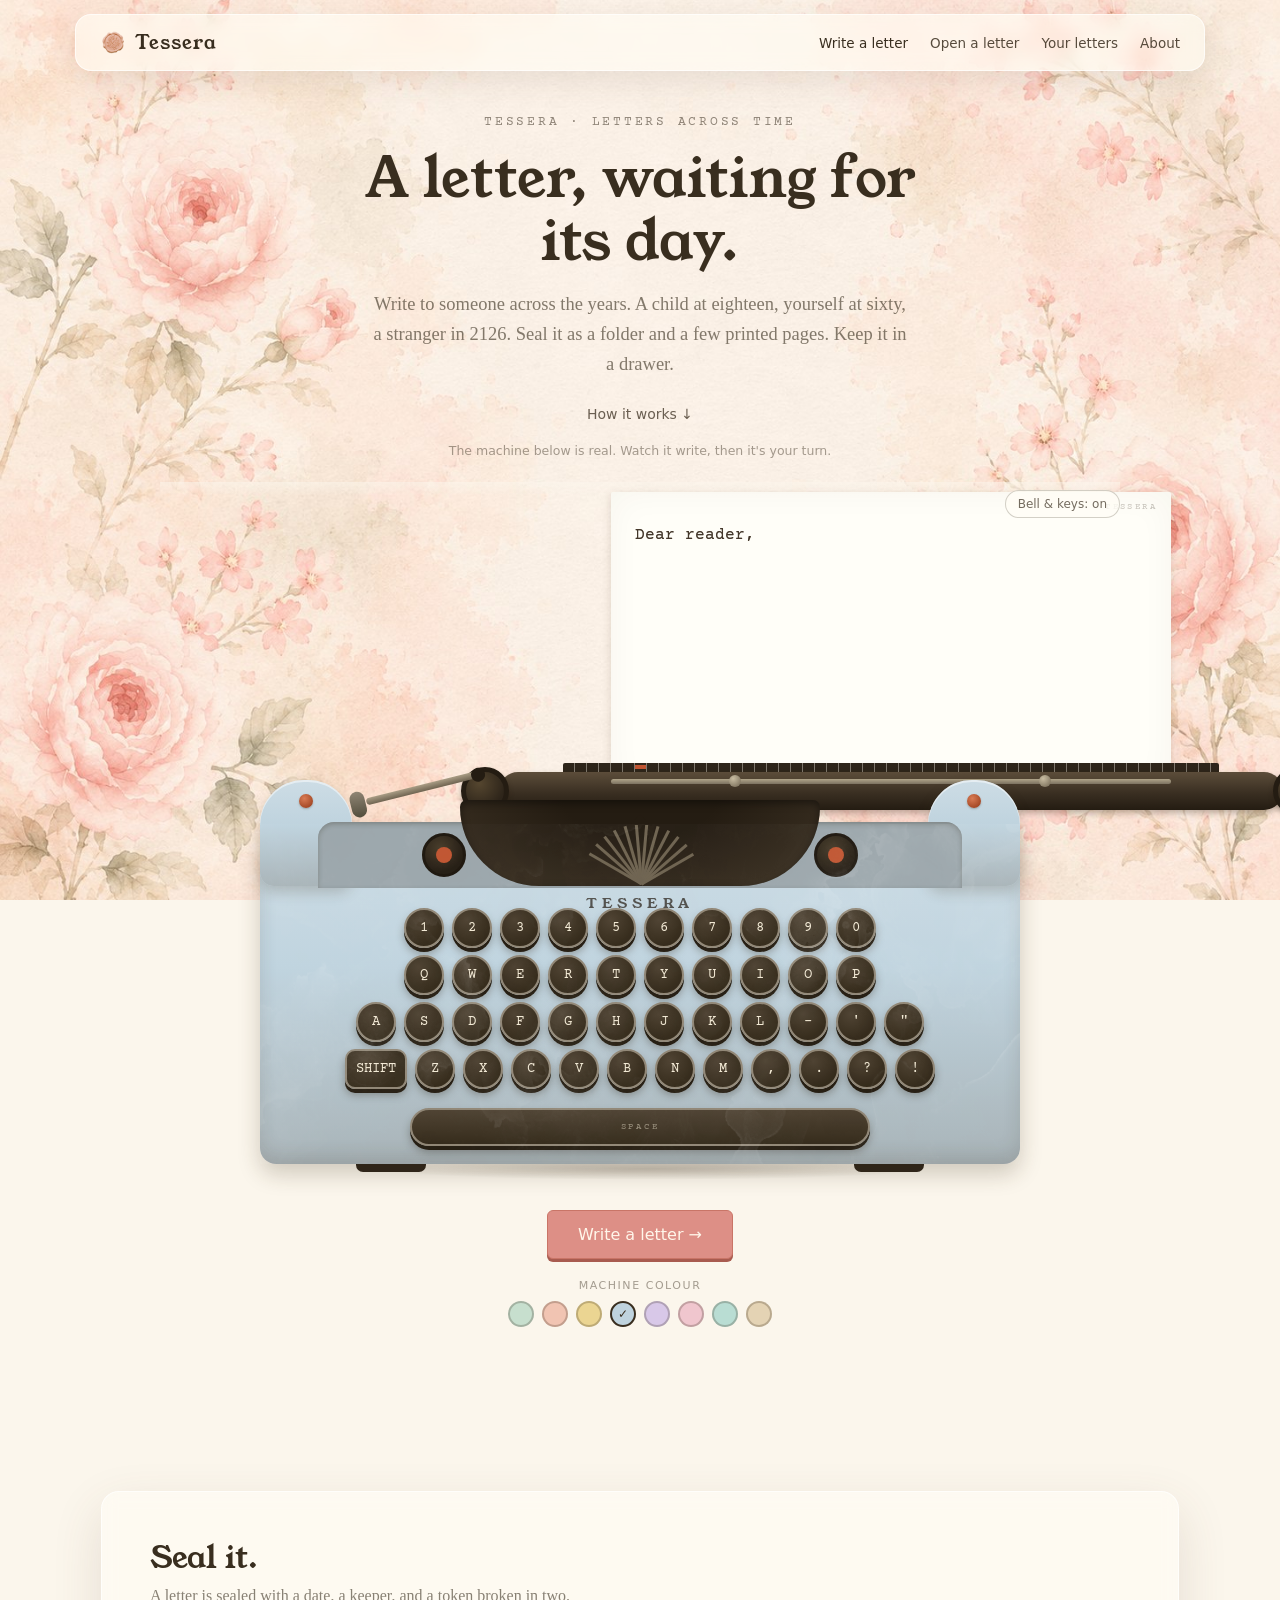
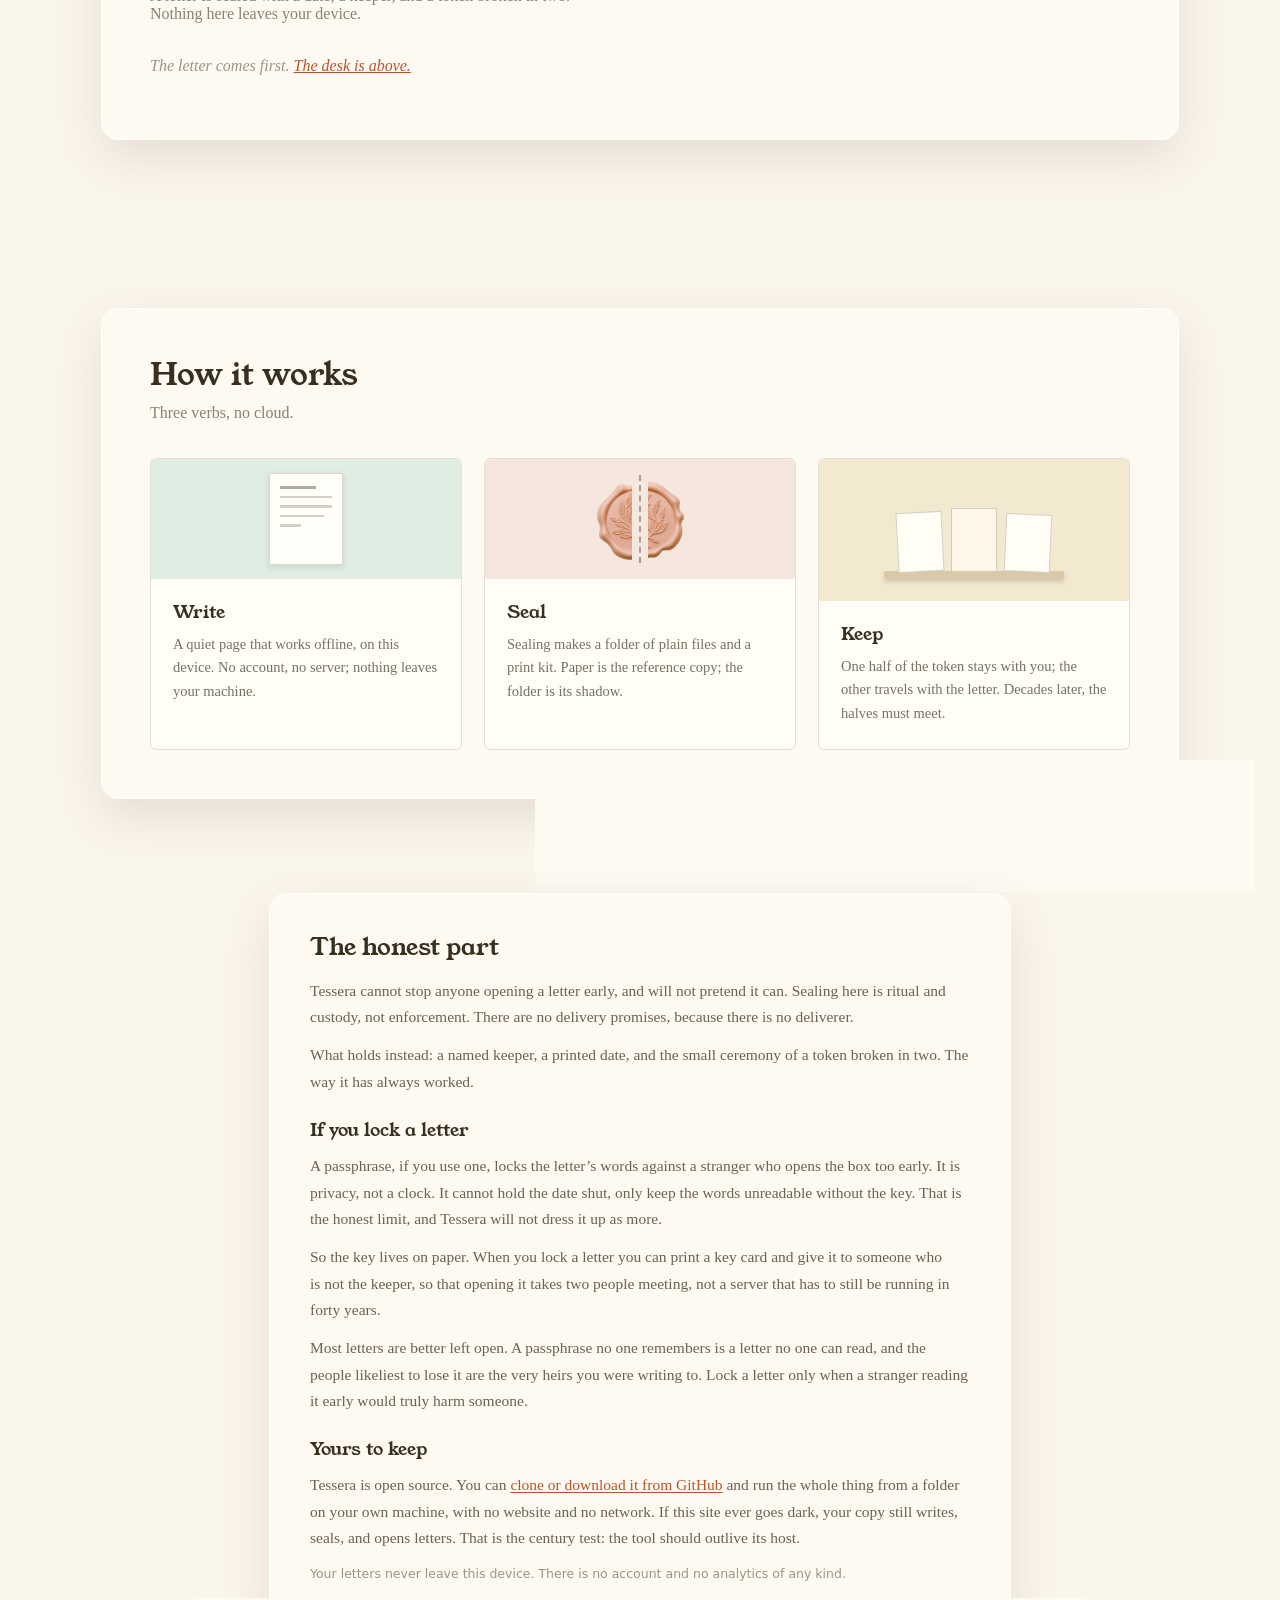
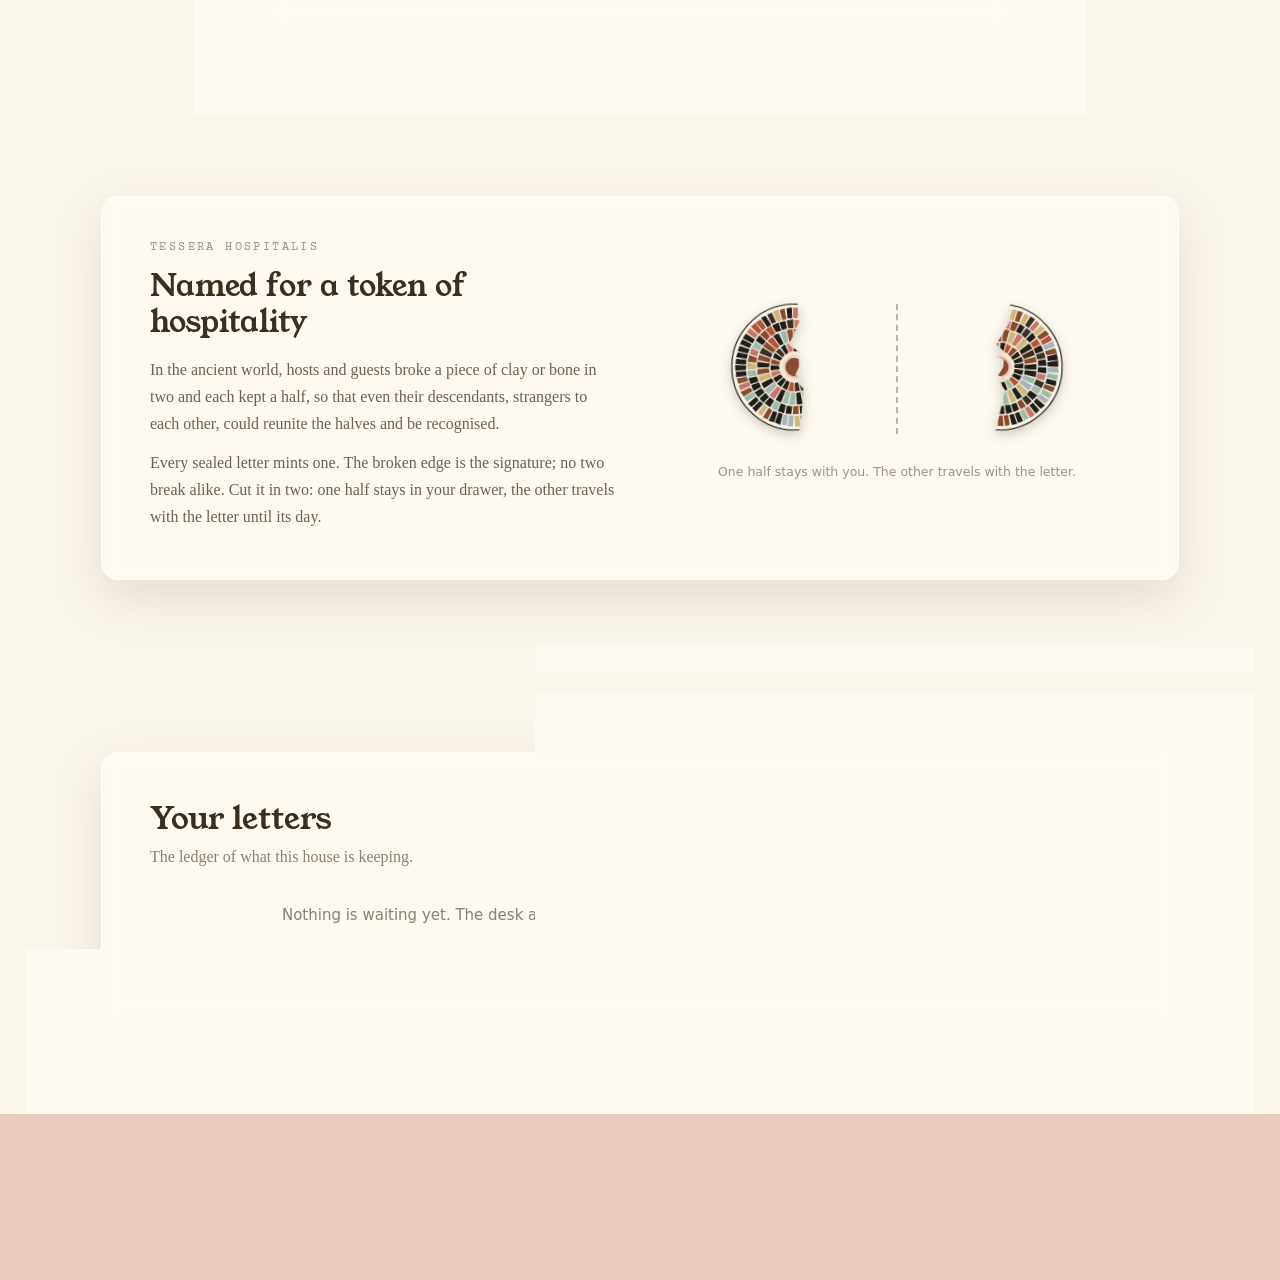
==== commit a5703734: "feat(compose): co-written letters UI (v0.3 Task 5 Step 2) Seal step gains 'We are writing this toget" ====
--- a/index.html
+++ b/index.html
@@ -57,6 +57,7 @@
           <span class="hw-wordline" id="hw-wordline"></span>
           <button class="hw-link" id="hw-prompts-toggle" hidden></button>
           <button class="hw-link" id="hw-deck" hidden>Answer a few questions instead</button>
+          <span class="hw-turns" id="hw-turns" hidden></span>
           <button class="hw-link hw-link--muted" id="hw-change">change recipient</button>
           <button class="btn-cta hw-seal" id="hw-seal">Seal this letter ↓</button>
         </div>
@@ -313,6 +314,9 @@
         <h3 class="seal-q">Who is it from?</h3>
         <input class="seal-input" id="from-who" placeholder="Your mother">
         <p class="seal-helper">“Your mother” can outlive a name. Sign it the way you want to be met.</p>
+        <label class="cowrite-toggle"><input type="checkbox" id="cowrite-toggle"> We are writing this together</label>
+        <input class="seal-input" id="cowrite-second" placeholder="The other writer’s name" hidden>
+        <p class="seal-helper seal-helper--tight" id="cowrite-helper" hidden>The letter is signed with both names, and records you both.</p>
 
         <h3 class="seal-q">Who will keep it?</h3>
         <input class="seal-input seal-input--stack" id="custody-holder" placeholder="Gustav · the family papers · whoever keeps the albums">
--- a/landing/landing.css
+++ b/landing/landing.css
@@ -836,6 +836,30 @@
 }
 .sw-summary-row .sw-sum-when { color: rgba(57,46,31,0.6); white-space: nowrap; }
 .sw-summary-row .mono { font-family: var(--mono, monospace); font-size: 12px; color: rgba(57,46,31,0.5); }
+
+/* co-written letters */
+.cowrite-toggle {
+  display: flex;
+  align-items: center;
+  gap: 8px;
+  margin: 10px 0 4px;
+  font-family: var(--ui);
+  font-size: 13.5px;
+  color: rgba(57,46,31,0.8);
+  cursor: pointer;
+}
+.hw-turns { display: inline-flex; gap: 6px; }
+.hw-turns button {
+  font-family: var(--ui);
+  font-size: 12px;
+  background: rgba(221,143,134,0.12);
+  border: 1px solid rgba(221,143,134,0.45);
+  border-radius: 4px;
+  color: #B15A4E;
+  cursor: pointer;
+  padding: 3px 9px;
+}
+.hw-turns button:hover { background: rgba(221,143,134,0.2); }
 
 .cta-row { display: flex; justify-content: center; margin-top: 26px; }
 
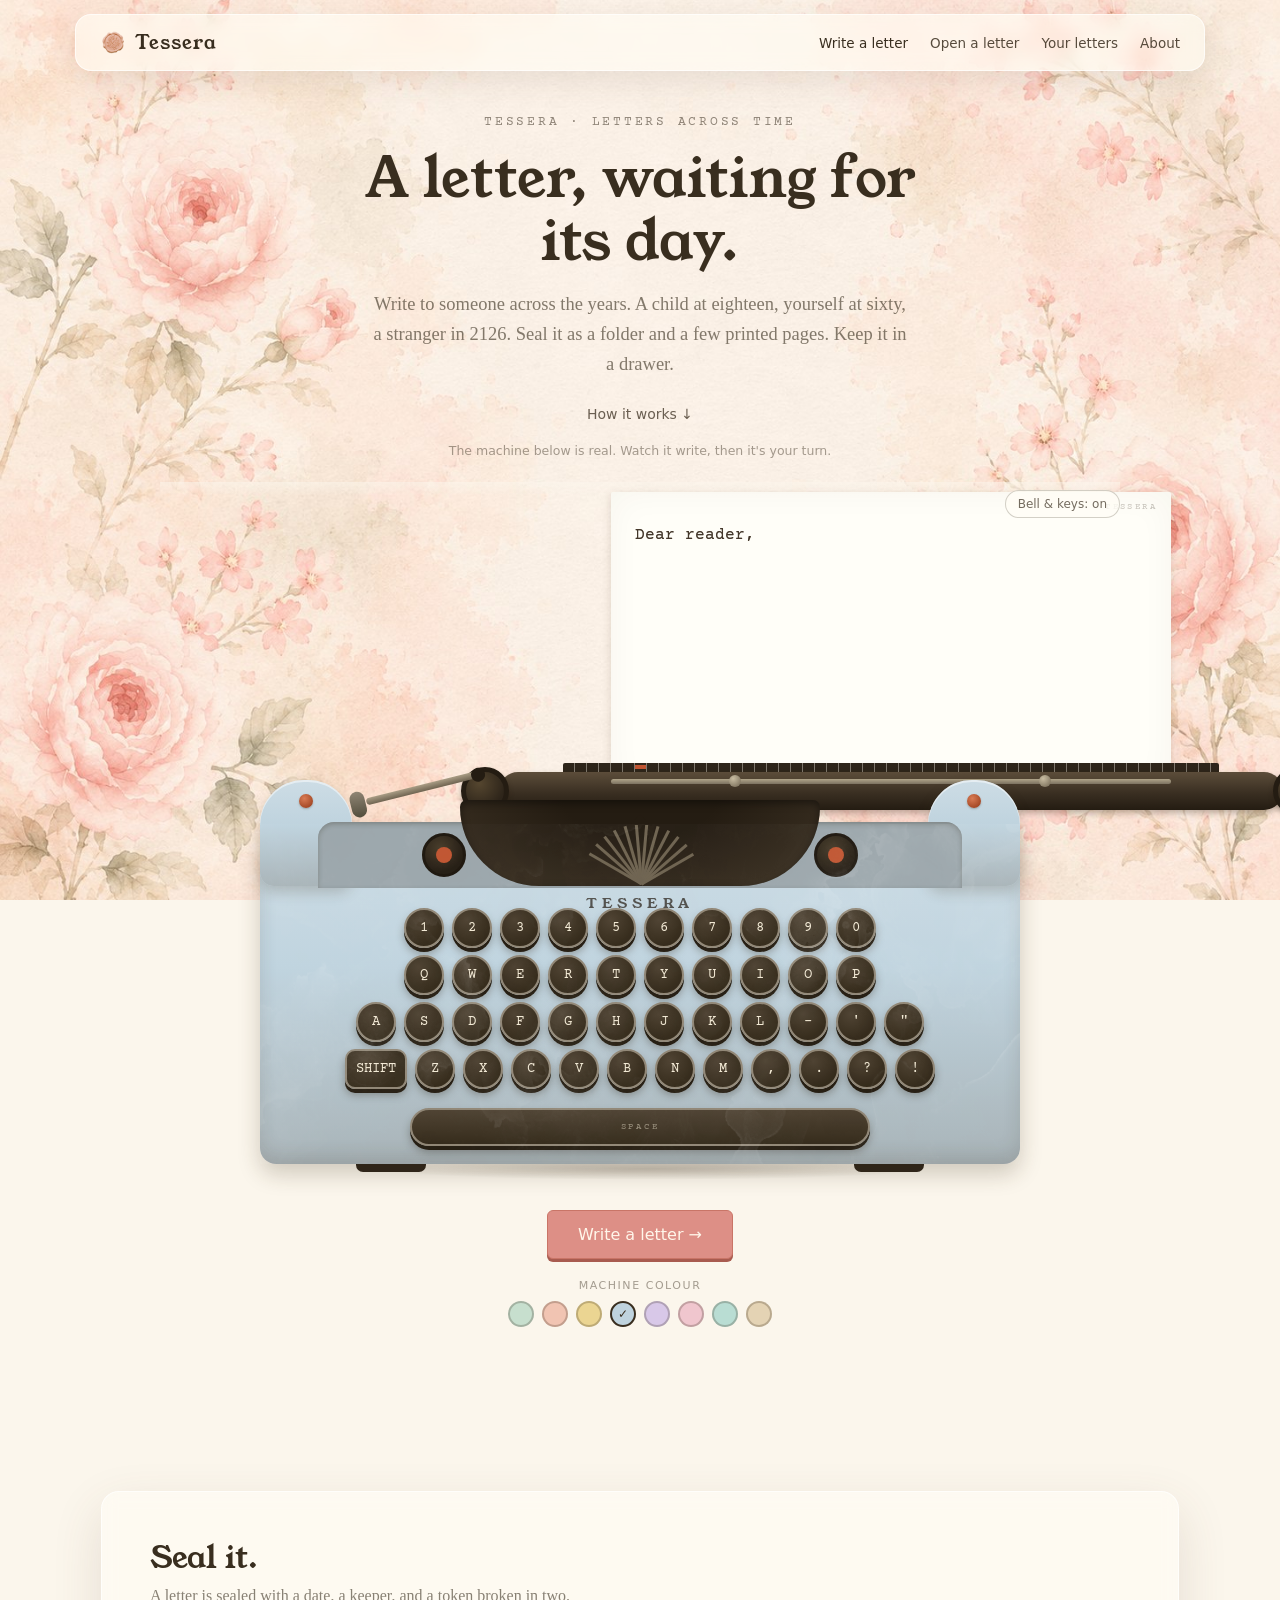
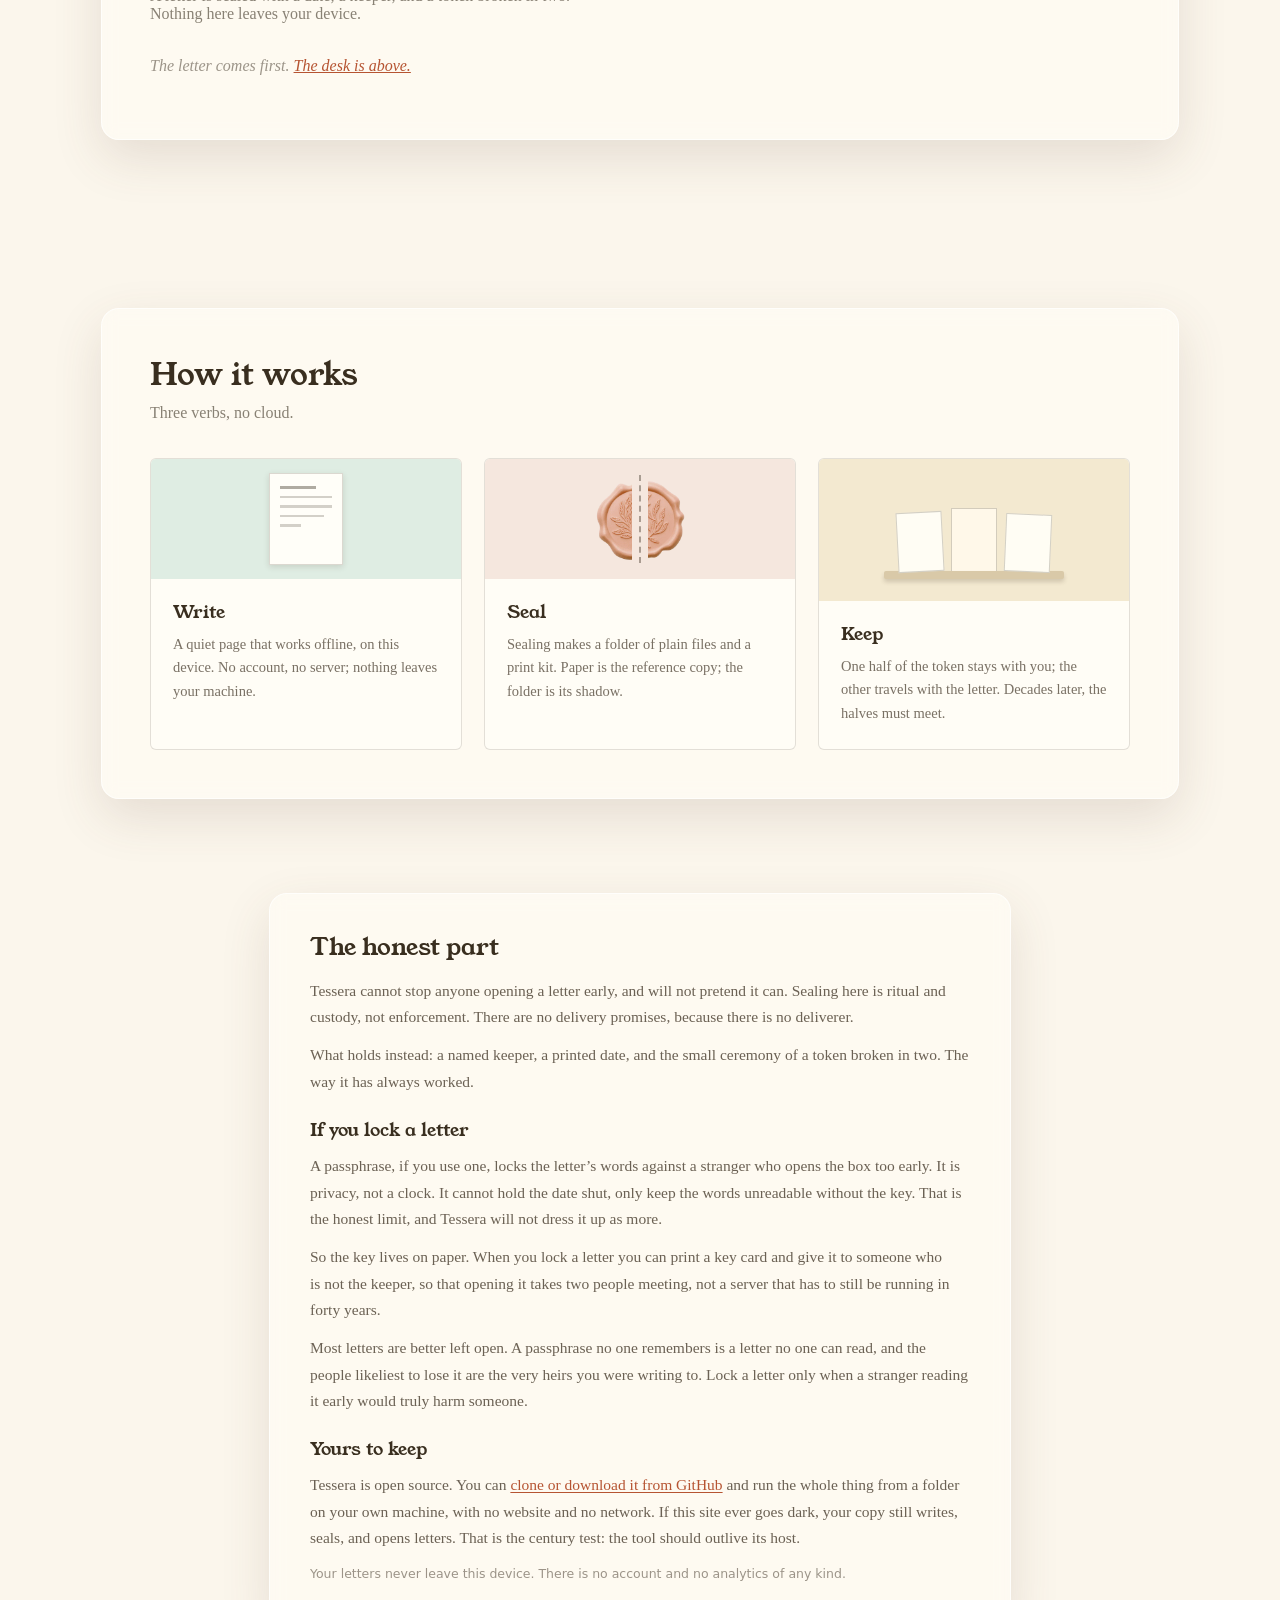
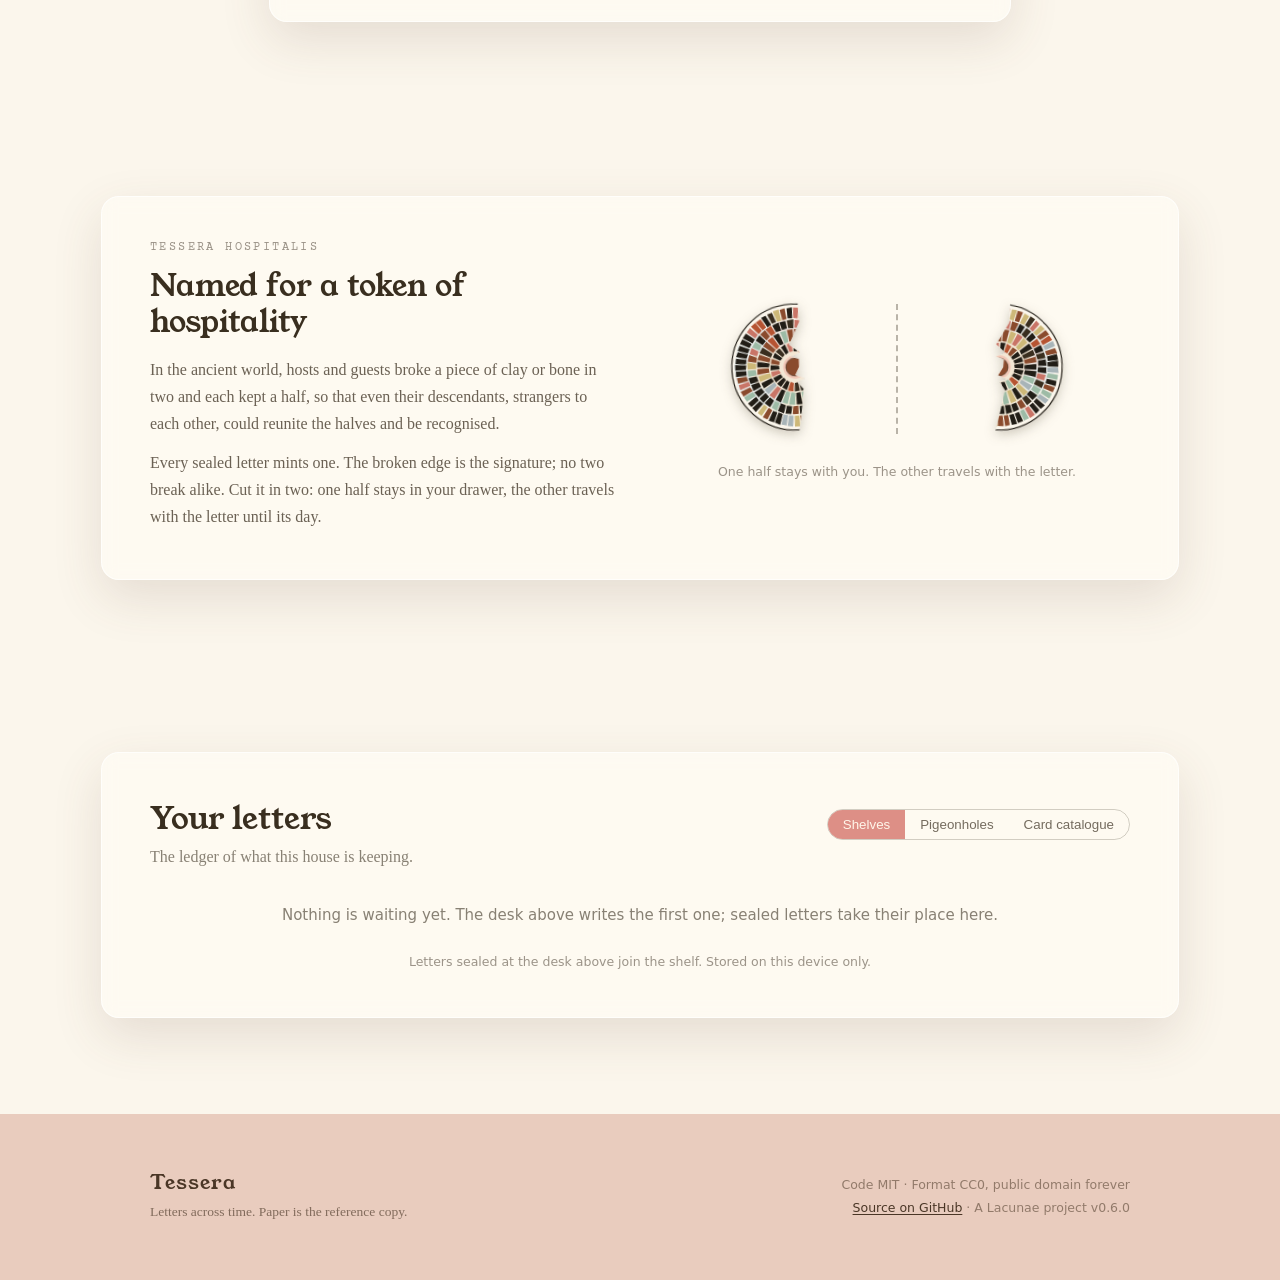
==== commit 0fc89fbe: "feat(booklet): composer — select, order, compose logical pages (v0.3 booklet Task 2) 'Bind into a bo" ====
--- a/index.html
+++ b/index.html
@@ -481,10 +481,43 @@
     <div class="letters-actions" id="letters-actions" hidden>
       <button class="btn-quiet" id="cal-all">Calendar file (all dates)</button>
       <button class="btn-quiet" id="wallet-card">Print a wallet card</button>
+      <button class="btn-quiet" id="booklet-open">Bind into a booklet</button>
     </div>
     <p class="letters-note">Letters sealed at the desk above join the shelf. Stored on this device only.</p>
   </div>
 </section>
+
+<!-- the booklet composer: bind kept letters into a home-bindable booklet.
+     Own fixed overlay (launched from the letters section, not the desk). -->
+<div class="setup-overlay booklet-overlay" id="booklet-overlay" hidden>
+  <div class="setup-card series-card" role="dialog" aria-modal="true" aria-label="Bind a booklet">
+    <button class="setup-x" id="bk-x" aria-label="Close">×</button>
+
+    <div id="bk-select" hidden>
+      <div class="setup-eyebrow">A booklet</div>
+      <h3 class="setup-title">Bind your letters into a booklet</h3>
+      <p class="setup-copy">Choose the letters to gather, in the order they should read. Only letters whose text you kept can be bound.</p>
+      <div class="bk-list" id="bk-list"></div>
+      <p class="setup-helper" id="bk-select-hint"></p>
+      <div class="setup-footer">
+        <button class="setup-skip" id="bk-cancel">← Not now</button>
+        <button class="btn-cta setup-go" id="bk-compose">Compose the booklet →</button>
+      </div>
+    </div>
+
+    <div id="bk-preview" hidden>
+      <div class="setup-eyebrow" id="bk-preview-eyebrow">Your booklet</div>
+      <h3 class="setup-title" id="bk-preview-title"></h3>
+      <p class="setup-copy" id="bk-preview-sub"></p>
+      <div class="bk-pages" id="bk-pages"></div>
+      <p class="setup-helper">This is what the booklet will contain, in order. The printable, foldable layout is the next piece.</p>
+      <div class="setup-footer">
+        <button class="setup-skip setup-back" id="bk-back">← Back to the list</button>
+        <button class="btn-cta setup-go" id="bk-print" disabled>Print the booklet →</button>
+      </div>
+    </div>
+  </div>
+</div>
 
 <!-- ================= FOOTER ================= -->
 <footer class="ld-footer">
--- a/landing/landing.css
+++ b/landing/landing.css
@@ -860,6 +860,50 @@
   padding: 3px 9px;
 }
 .hw-turns button:hover { background: rgba(221,143,134,0.2); }
+
+/* the booklet composer overlay (fixed; launched from the letters section) */
+.booklet-overlay {
+  position: fixed;
+  inset: 0;
+  z-index: 60;
+  align-items: center;
+  padding: 24px;
+  padding-top: 24px;
+  background: rgba(57,46,31,0.32);
+}
+.booklet-overlay .series-card { max-height: calc(100% - 48px); overflow-y: auto; }
+.bk-list { margin: 4px 0 6px; border-top: 1px solid rgba(57,46,31,0.12); }
+.bk-row {
+  display: flex;
+  align-items: center;
+  gap: 10px;
+  padding: 10px 2px;
+  border-bottom: 1px solid rgba(57,46,31,0.12);
+  font-family: var(--ui);
+  font-size: 13.5px;
+}
+.bk-row--disabled { color: rgba(57,46,31,0.4); }
+.bk-row input[type=checkbox] { flex: 0 0 auto; }
+.bk-row-main { flex: 1 1 auto; min-width: 0; }
+.bk-row-to { color: var(--ink); }
+.bk-row--disabled .bk-row-to { color: rgba(57,46,31,0.45); }
+.bk-row-meta { display: block; font-size: 11.5px; color: rgba(57,46,31,0.5); }
+.bk-row-ord { flex: 0 0 auto; font-family: var(--mono, monospace); font-size: 11px; color: rgba(57,46,31,0.55); min-width: 18px; text-align: right; }
+.bk-move { display: inline-flex; gap: 2px; flex: 0 0 auto; }
+.bk-move button {
+  background: none; border: 1px solid rgba(57,46,31,0.25); border-radius: 4px;
+  color: rgba(57,46,31,0.7); cursor: pointer; font-size: 12px; line-height: 1;
+  padding: 4px 7px;
+}
+.bk-move button:disabled { opacity: 0.3; cursor: default; }
+.bk-pages { margin: 6px 0 4px; border-top: 1px solid rgba(57,46,31,0.12); }
+.bk-page {
+  display: flex; gap: 10px; padding: 7px 2px;
+  border-bottom: 1px solid rgba(57,46,31,0.1);
+  font-family: var(--ui); font-size: 12.5px;
+}
+.bk-page-kind { flex: 0 0 96px; color: rgba(57,46,31,0.5); text-transform: uppercase; font-size: 10.5px; letter-spacing: 0.08em; padding-top: 2px; }
+.bk-page-desc { flex: 1 1 auto; color: var(--ink); }
 
 .cta-row { display: flex; justify-content: center; margin-top: 26px; }
 
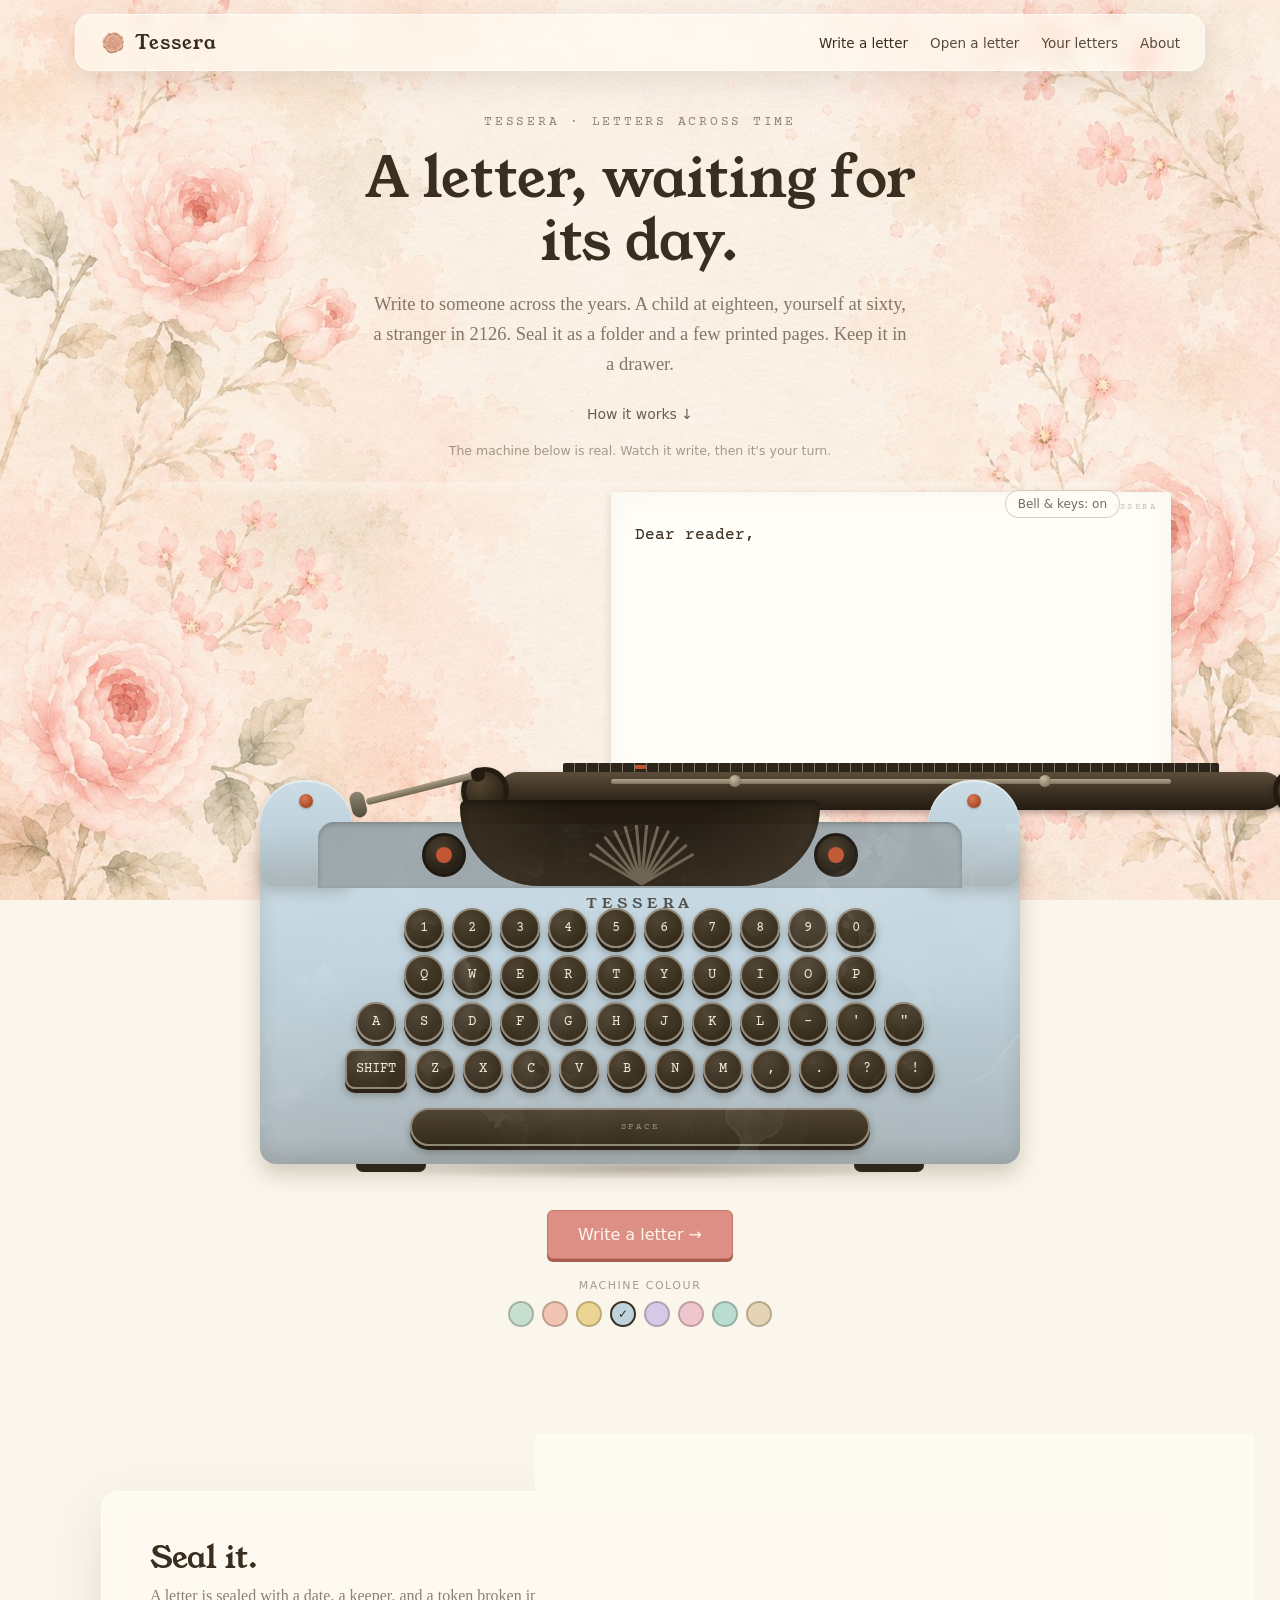
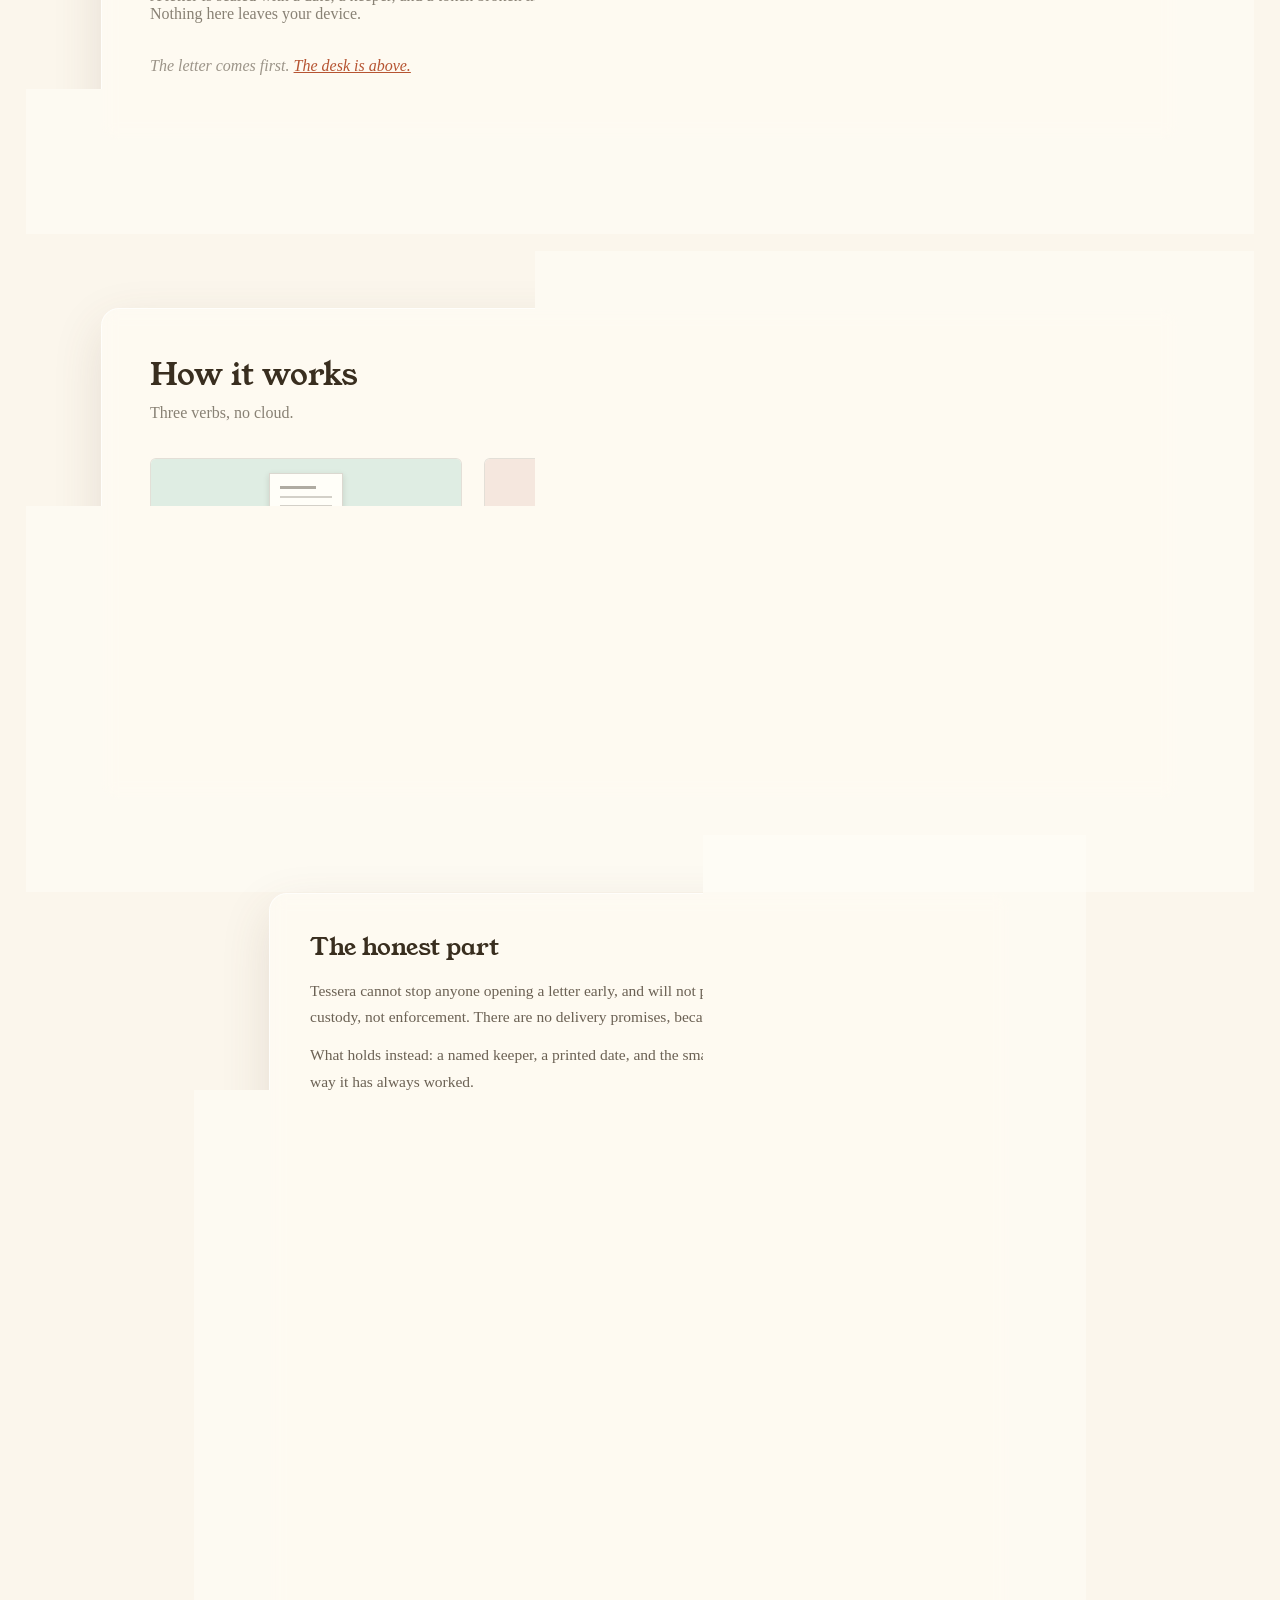
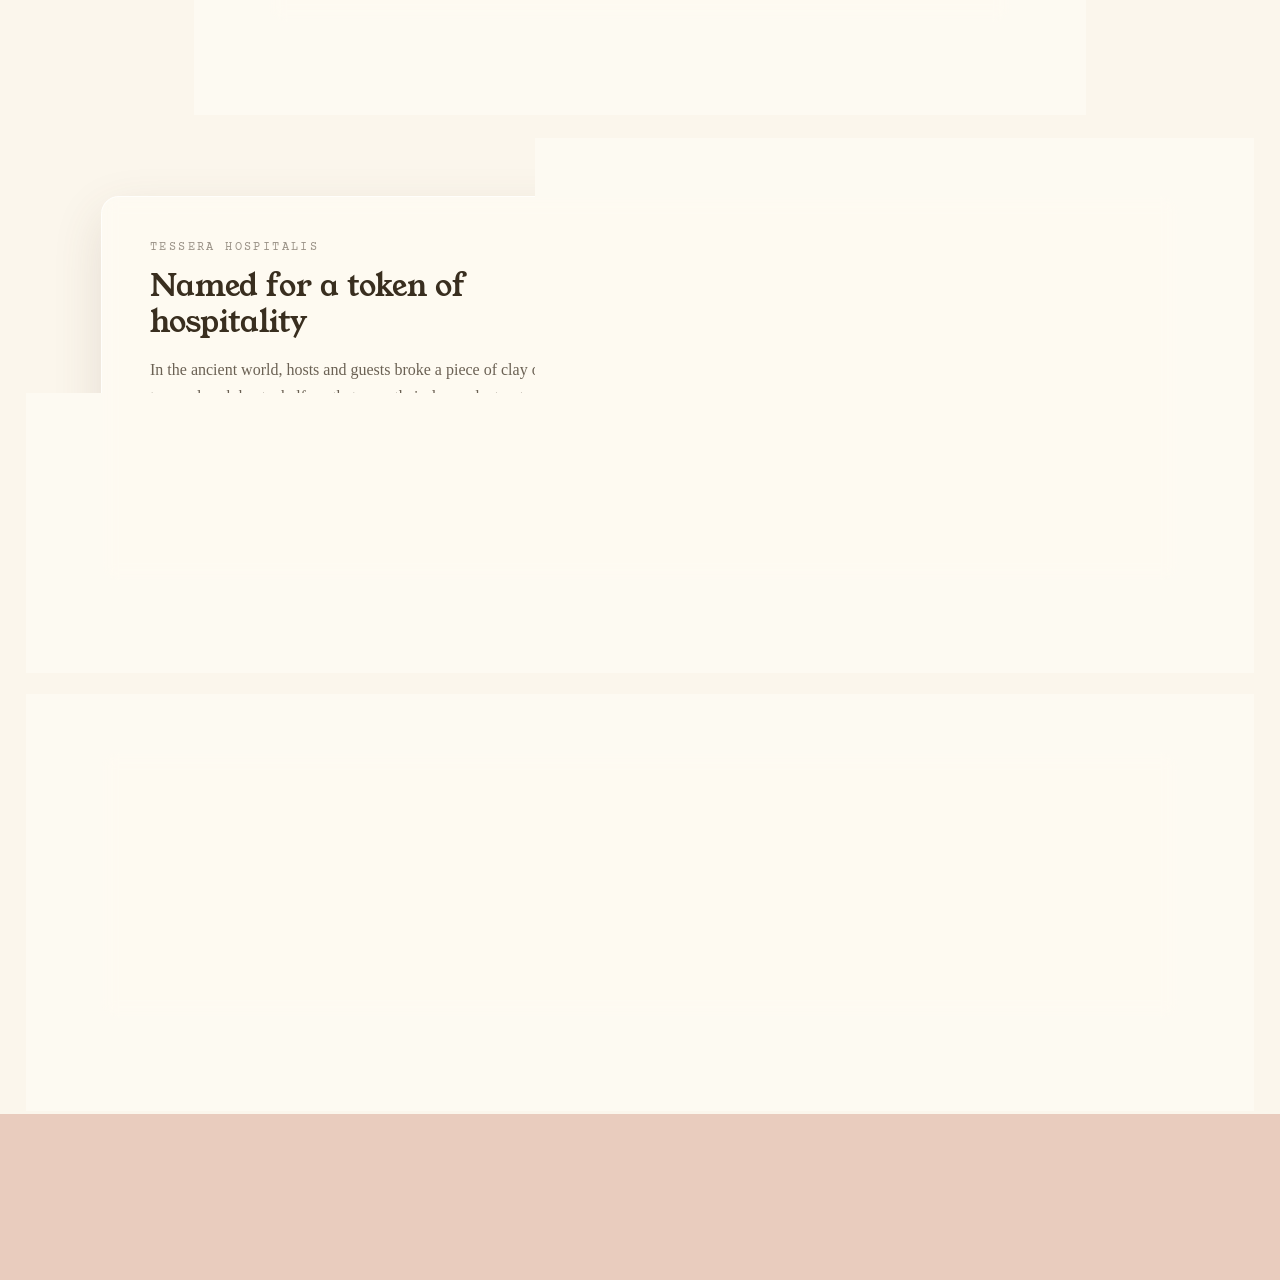
==== commit af596154: "feat(booklet): signature imposed render — duplex fold-and-sew (v0.3 booklet Task 3 step 1 cont.) pri" ====
--- a/index.html
+++ b/index.html
@@ -510,7 +510,19 @@
       <h3 class="setup-title" id="bk-preview-title"></h3>
       <p class="setup-copy" id="bk-preview-sub"></p>
       <div class="bk-pages" id="bk-pages"></div>
-      <p class="setup-helper">This is what the booklet will contain, in order. The printable, foldable layout is the next piece.</p>
+      <p class="setup-helper">This is what the booklet will contain, in order. Choose how you'll bind it — both lay two pages to an A4 sheet.</p>
+      <div class="bk-mode-picker" role="radiogroup" aria-label="How to bind it">
+        <label class="bk-mode-option">
+          <input type="radio" name="bk-mode" id="bk-mode-sequential" value="sequential" checked>
+          <span class="bk-mode-label">Cut and staple</span>
+          <span class="bk-mode-hint">Single-sided. Cut each sheet down the centre, stack in order, staple or spiral-bind.</span>
+        </label>
+        <label class="bk-mode-option">
+          <input type="radio" name="bk-mode" id="bk-mode-signature" value="signature">
+          <span class="bk-mode-label">Fold and sew</span>
+          <span class="bk-mode-hint">Duplex-printed, nested like a real book, pamphlet-stitched along the fold. Needs a printer that can print on both sides.</span>
+        </label>
+      </div>
       <div class="setup-footer">
         <button class="setup-skip setup-back" id="bk-back">← Back to the list</button>
         <button class="btn-cta setup-go" id="bk-print" disabled>Print the booklet →</button>
@@ -562,6 +574,7 @@
 <script src="js/crypt.js"></script>
 <script src="js/state.js"></script>
 <script src="js/export.js"></script>
+<script src="js/booklet.js"></script>
 <script src="js/print.js"></script>
 <script src="js/ics.js"></script>
 <script src="js/open.js"></script>
--- a/landing/landing.css
+++ b/landing/landing.css
@@ -904,6 +904,16 @@
 }
 .bk-page-kind { flex: 0 0 96px; color: rgba(57,46,31,0.5); text-transform: uppercase; font-size: 10.5px; letter-spacing: 0.08em; padding-top: 2px; }
 .bk-page-desc { flex: 1 1 auto; color: var(--ink); }
+
+.bk-mode-picker { display: grid; gap: 8px; margin: 4px 0 10px; }
+.bk-mode-option {
+  display: grid; grid-template-columns: auto 1fr; gap: 3px 8px;
+  border: 1px solid rgba(57,46,31,0.16); border-radius: 8px; padding: 8px 10px;
+  cursor: pointer; font-family: var(--ui);
+}
+.bk-mode-option input[type=radio] { grid-row: 1 / 3; align-self: center; }
+.bk-mode-label { color: var(--ink); font-size: 13px; }
+.bk-mode-hint { grid-column: 2; color: rgba(57,46,31,0.55); font-size: 11.5px; line-height: 1.4; }
 
 .cta-row { display: flex; justify-content: center; margin-top: 26px; }
 
--- a/print.css
+++ b/print.css
@@ -163,6 +163,51 @@
                 letter-spacing: 0.08em; color: rgba(33,29,22,0.6); margin: 1rem 0 0.2rem; }
 .escrow-value { font-family: var(--display); font-size: 1.3rem; }
 
+/* ---- booklet print engine (features/booklet.md, v0.3 Task 3) ----
+   A4-landscape sheets holding two A5 leaves side by side. Sequential mode:
+   logical reading order, two leaves per sheet, single-sided — cut down the
+   centre, then spiral-bind or staple. A named @page keeps this geometry from
+   disturbing the portrait A4 kit above (signature/duplex mode is a later
+   chunk). Screen preview shows the same landscape card the print job makes. */
+@page booklet { size: 297mm 210mm; margin: 10mm; }
+/* screen preview: auto height like .sheet above, so paginated content is
+   never visually clipped by a scaled-down card — the print rules below give
+   the real fixed A4-landscape geometry the pagination was measured against. */
+.booklet-sheet { background: #fdfbf5; display: flex; align-items: stretch; max-width: 46rem;
+                 margin: 0 auto 1.5rem; border: 1px solid rgba(33,29,22,0.18); box-shadow: 0 1px 4px rgba(0,0,0,0.08); }
+.bk-leaf { flex: 1 1 50%; min-width: 0; box-sizing: border-box; padding: 12mm 10mm 20mm;
+           position: relative; color: #211d16; }
+.bk-leaf--blank { visibility: hidden; }
+/* signature (duplex) mode: content inset ±3mm beyond the base margins, a
+   tolerance for front/back registration drift on a home printer. Applied to
+   every leaf builder (not cascaded from .booklet-sheet) so the pagination
+   probe measures the same box the final render uses — see print.js. */
+.bk-leaf--duplex { padding: 15mm 13mm 23mm; }
+.bk-cut { flex: 0 0 auto; width: 0; border-left: 0.5pt dashed rgba(33,29,22,0.45); position: relative; }
+.bk-cut::after { content: 'cut'; position: absolute; top: 50%; left: 50%; transform: translate(-50%, -50%) rotate(90deg);
+                 font-family: var(--typewriter); font-size: 7pt; letter-spacing: 0.1em; color: rgba(33,29,22,0.45);
+                 background: #fdfbf5; padding: 0 0.3em; white-space: nowrap; }
+.bk-cut--fold::after { content: 'fold'; }
+.bk-footer { position: absolute; left: 10mm; right: 10mm; bottom: 6mm; font-family: var(--typewriter);
+             font-size: 7pt; color: rgba(33,29,22,0.55); display: flex; justify-content: space-between; }
+.bk-title-kicker { font-family: var(--display); font-size: 8pt; letter-spacing: 0.14em; text-transform: uppercase; }
+.bk-title-heading { font-family: var(--display); font-weight: normal; font-size: 1.3rem; margin: 0.6rem 0; }
+.bk-title-sub { color: rgba(33,29,22,0.6); font-size: 0.85rem; }
+.bk-facts-to { font-family: var(--display); font-size: 1.1rem; }
+.bk-facts-line { font-size: 0.85rem; margin-top: 0.3rem; }
+.bk-letter-body { white-space: pre-wrap; font-size: 9.5pt; max-width: 100%; }
+.bk-letter-body p { margin: 0 0 0.6em; }
+.bk-plates-heading, .bk-colophon-heading, .bk-bind-heading { font-family: var(--display); font-weight: normal; font-size: 1rem; }
+.bk-plates-grid { display: grid; grid-template-columns: repeat(2, 1fr); gap: 0.6rem; margin-top: 0.6rem; }
+.bk-plate-cell { display: flex; flex-direction: column; align-items: center; gap: 0.2rem; }
+.bk-plate-art svg { width: 100%; max-width: 18mm; height: auto; }
+.bk-plate-id { font-size: 7pt; }
+.bk-colophon-note { font-size: 0.85rem; margin-top: 0.5rem; }
+.bk-colophon-label { font-size: 0.8rem; margin-top: 0.8rem; color: rgba(33,29,22,0.6); }
+.bk-colophon-list { font-size: 0.75rem; columns: 2; margin-top: 0.3rem; }
+.bk-bind-steps li { margin-bottom: 0.4rem; font-size: 0.85rem; }
+.bk-bind-art svg { width: 22mm; height: auto; display: block; margin: 0 auto 0.6rem; }
+
 /* ---- the print engine itself ---- */
 @page { margin: 15mm; }
 @media print {
@@ -180,4 +225,8 @@
      headroom for a flap date that wraps (far-future years render long) */
   .envelope-template { height: 88mm; }
   .envelope-flap-line { font-size: 10pt; }
-}
+  .booklet-sheet { page: booklet; max-width: none; width: 297mm; height: 210mm;
+                   border: none; box-shadow: none; margin: 0; break-after: page; }
+  .booklet-sheet:last-child { break-after: auto; }
+  .bk-leaf { overflow: hidden; }
+}
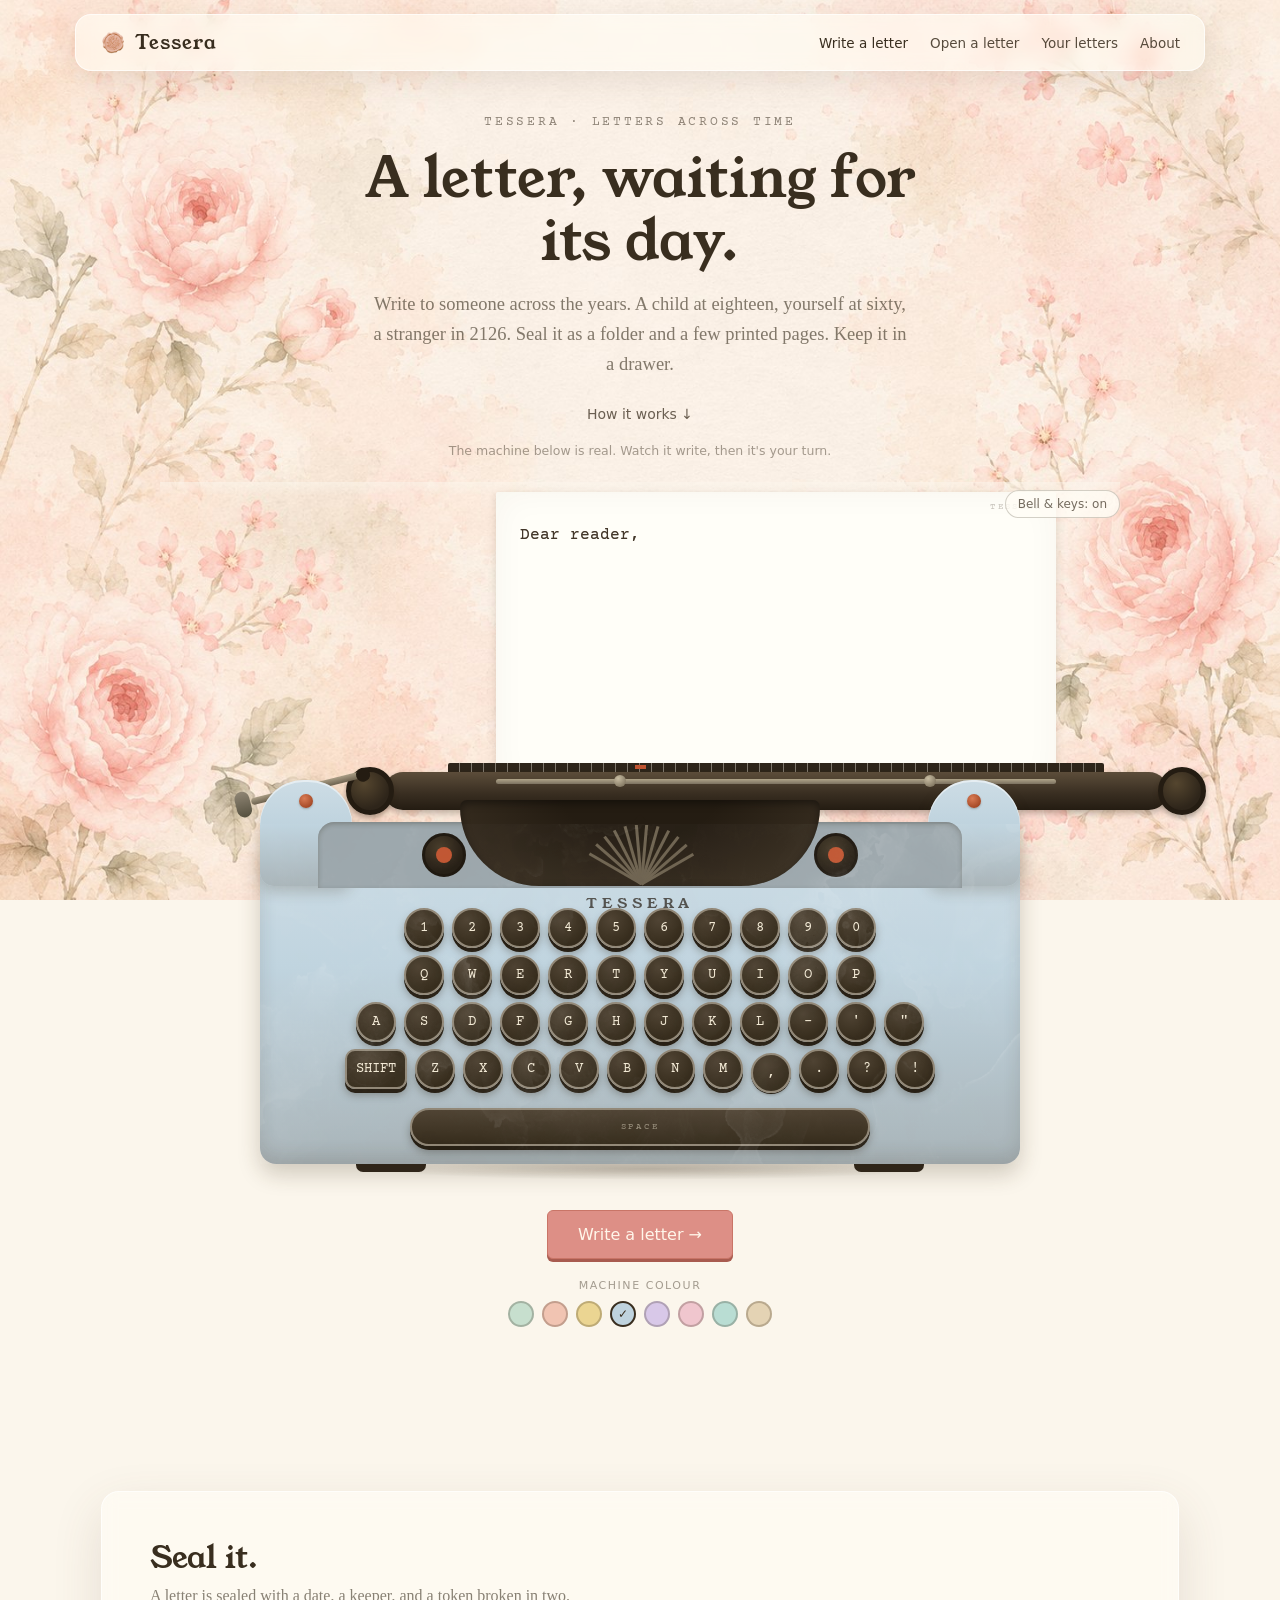
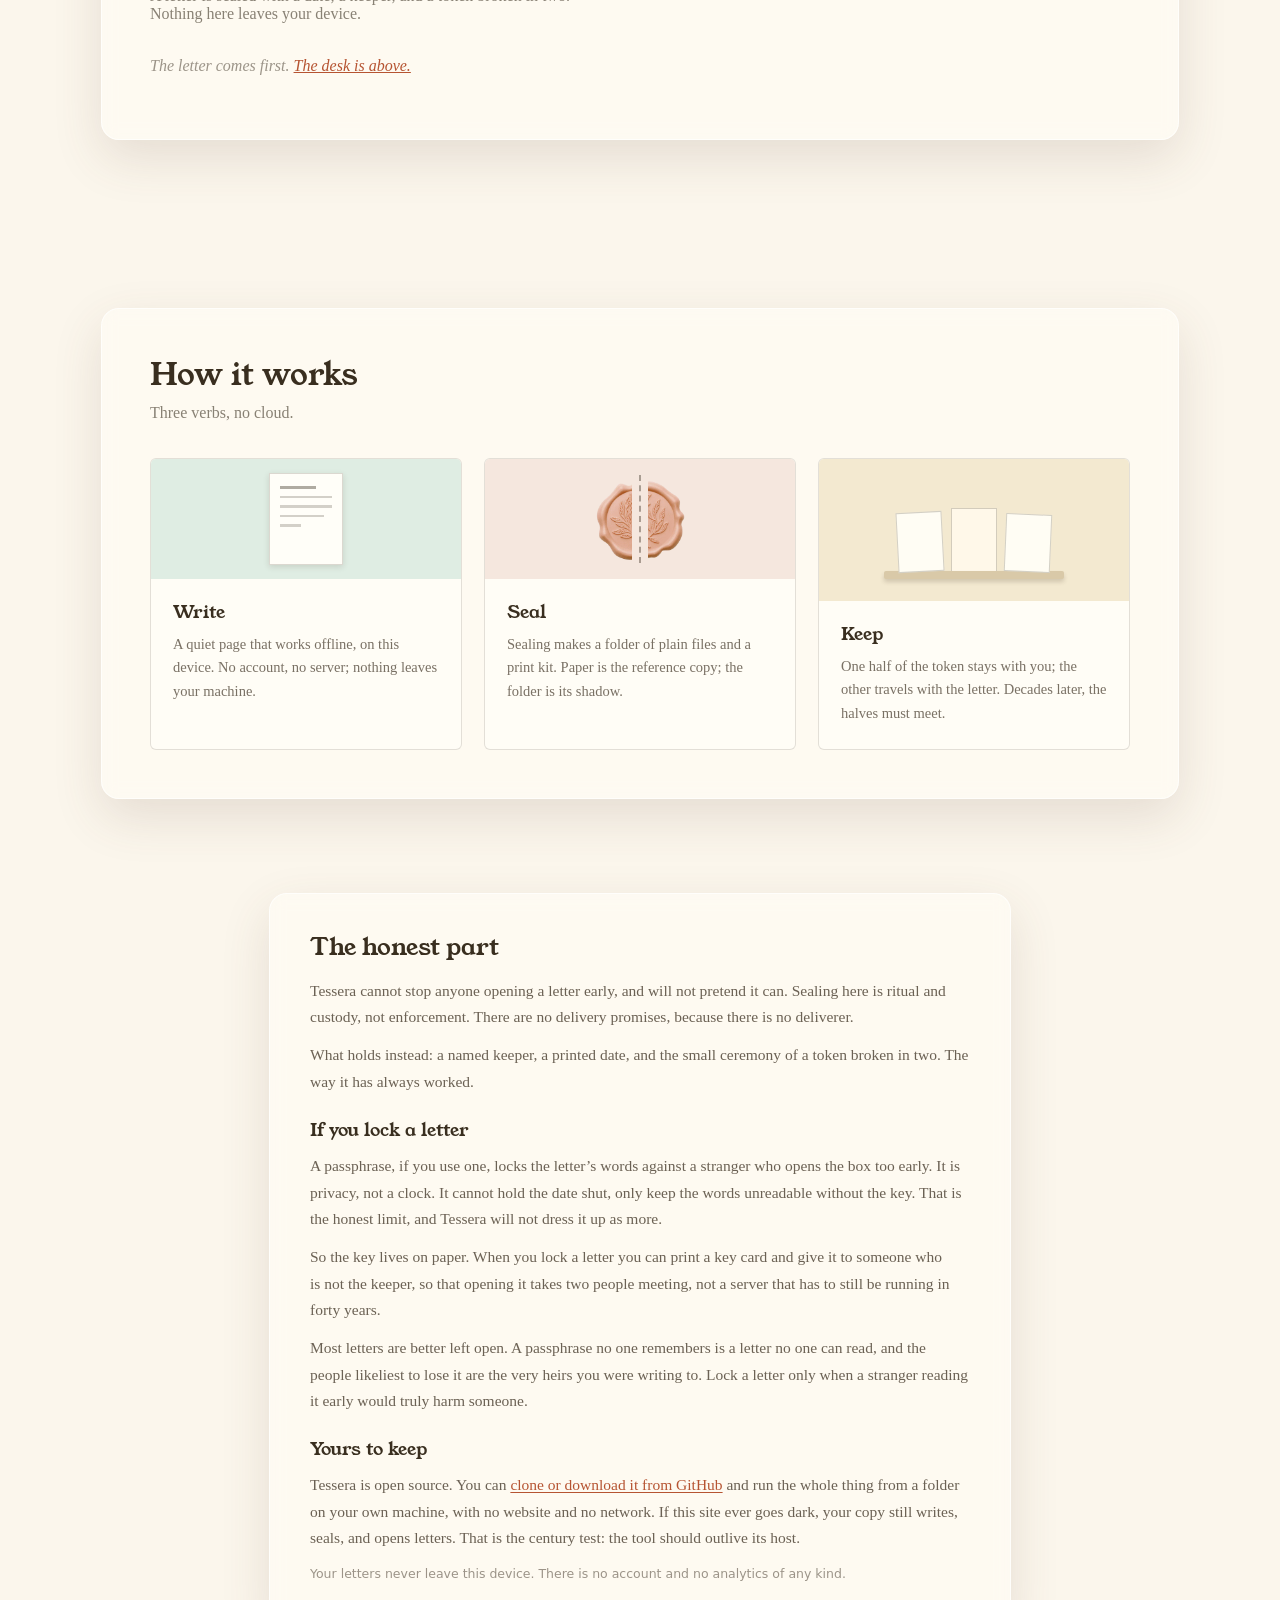
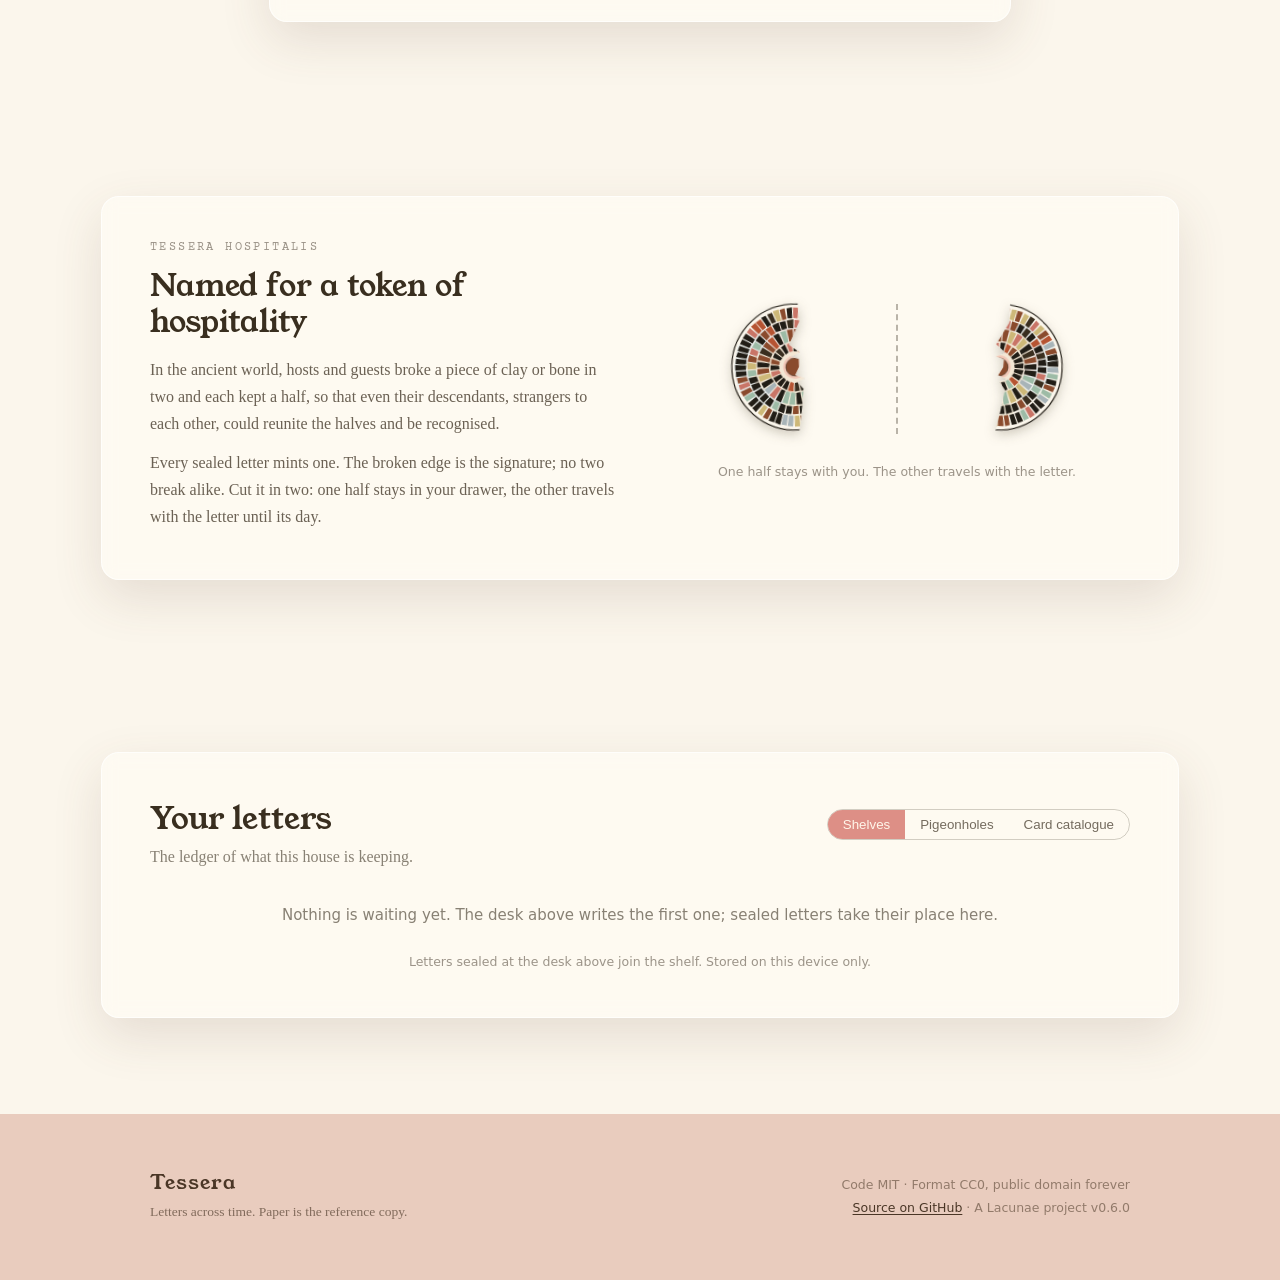
==== commit f7bcbbb6: "docs(booklet): explain kept-text requirement at the point it's decided The seal-time "Keep a copy" c" ====
--- a/index.html
+++ b/index.html
@@ -350,7 +350,7 @@
         <p class="seal-note" id="deck-note" hidden>These are still the questions’ words. Make them yours first.</p>
         <label class="seal-check seal-check--keep">
           <input type="checkbox" id="keep-copy">
-          <span>Keep a copy of the text in this browser. (The folder is the letter; a browser is not an archive.)</span>
+          <span>Keep a copy of the text in this browser, so you can bind it into a booklet later. (The folder is the letter; a browser is not an archive.)</span>
         </label>
         <button class="btn-cta seal-do" id="seal-letter-btn">Seal the letter</button>
         <p class="seal-hint" id="seal-hint"></p>
@@ -510,7 +510,7 @@
       <h3 class="setup-title" id="bk-preview-title"></h3>
       <p class="setup-copy" id="bk-preview-sub"></p>
       <div class="bk-pages" id="bk-pages"></div>
-      <p class="setup-helper">This is what the booklet will contain, in order. Choose how you'll bind it — both lay two pages to an A4 sheet.</p>
+      <p class="setup-helper">This is what the booklet will contain, in order. Choose how you'll bind it. Both lay two pages to an A4 sheet.</p>
       <div class="bk-mode-picker" role="radiogroup" aria-label="How to bind it">
         <label class="bk-mode-option">
           <input type="radio" name="bk-mode" id="bk-mode-sequential" value="sequential" checked>
--- a/print.css
+++ b/print.css
@@ -15,6 +15,9 @@
 .print-toolbar-left { display: flex; align-items: center; flex-wrap: wrap; gap: 0.6rem 1rem; }
 .print-opt { font-size: 0.9rem; display: flex; align-items: center; gap: 0.4rem; }
 #print-theme { font: inherit; font-size: 0.9rem; }
+/* neither the envelope template nor themes apply to a booklet job — themes
+   only ever style the single-letter kit's cover/envelope/token sheets */
+.print-overlay--booklet .print-opt { display: none; }
 .sheet { background: #fdfbf5; color: #211d16; max-width: 46rem; margin: 0 auto 1.5rem;
          padding: 2.2rem 2.4rem; border: 1px solid rgba(33,29,22,0.18); box-shadow: 0 1px 4px rgba(0,0,0,0.08); }
 .sheet-footer { margin-top: 1.5rem; padding-top: 0.5rem; border-top: 1px solid rgba(33,29,22,0.25);
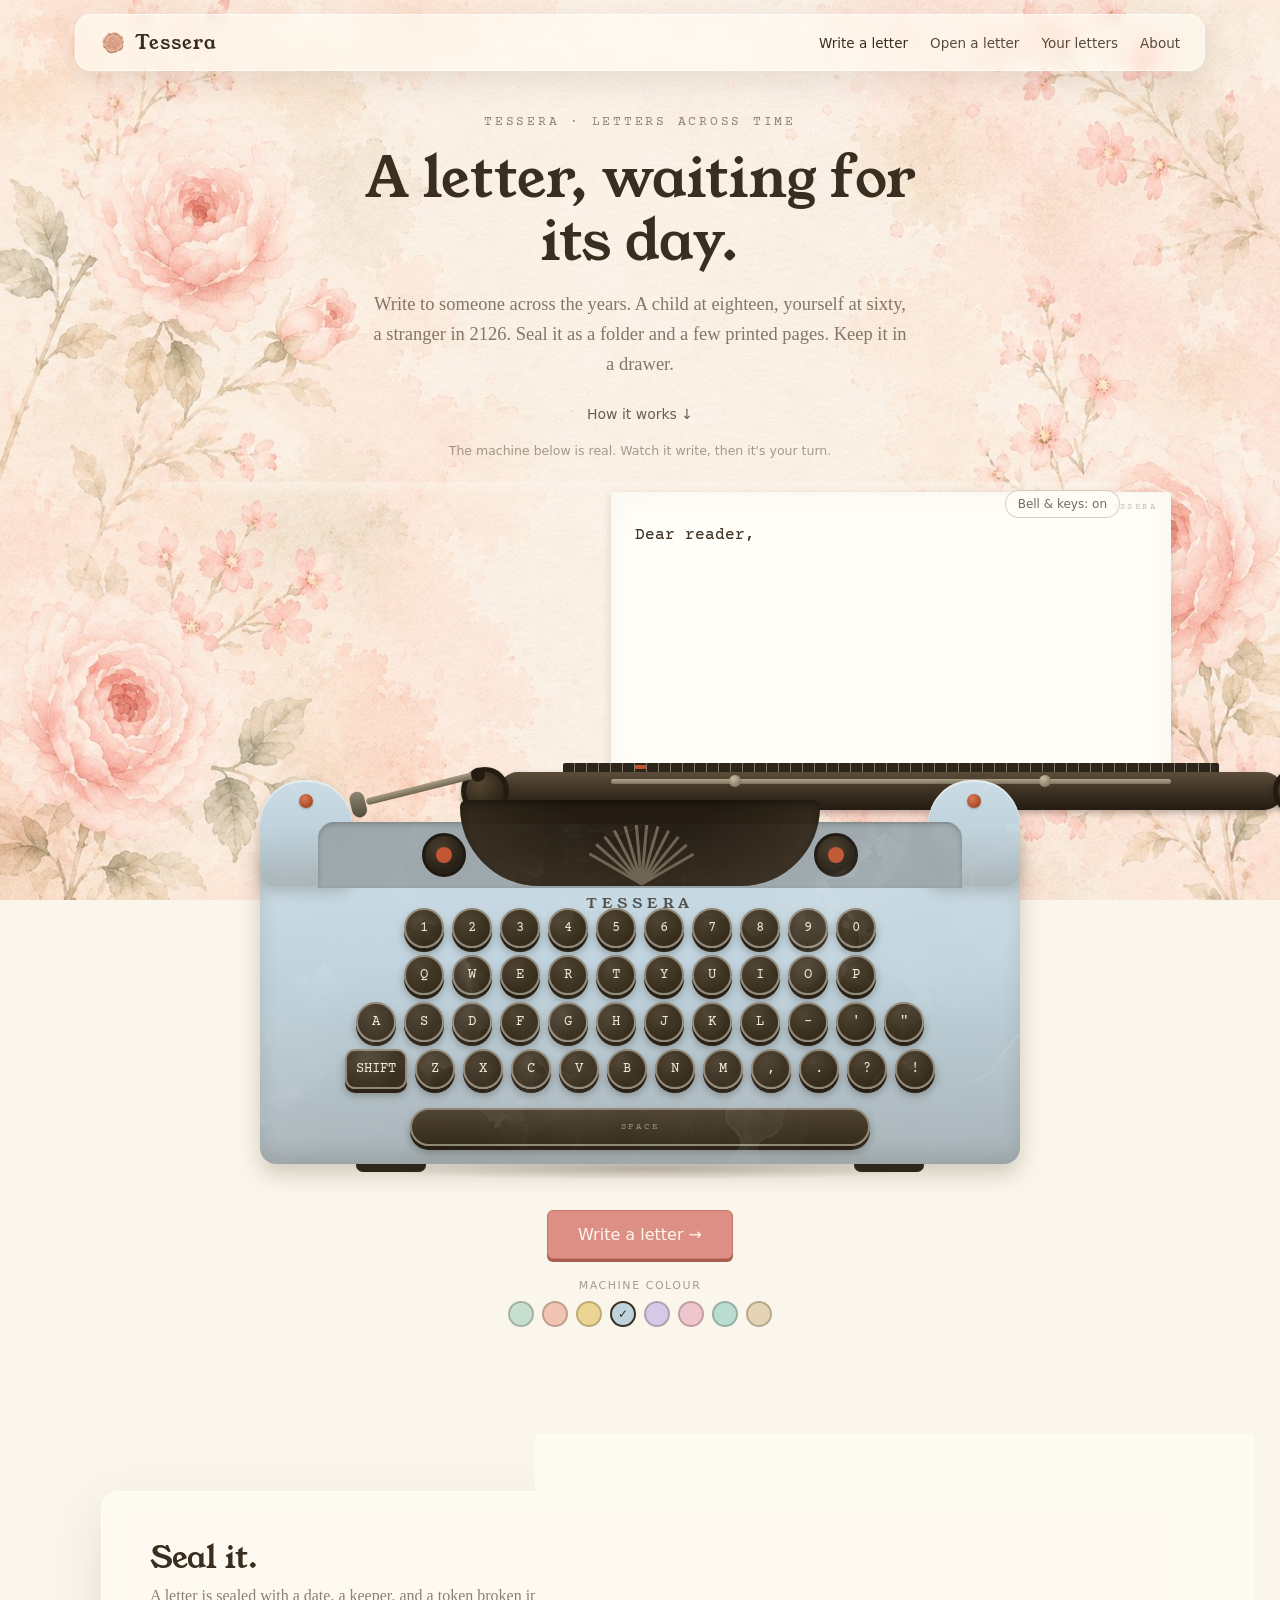
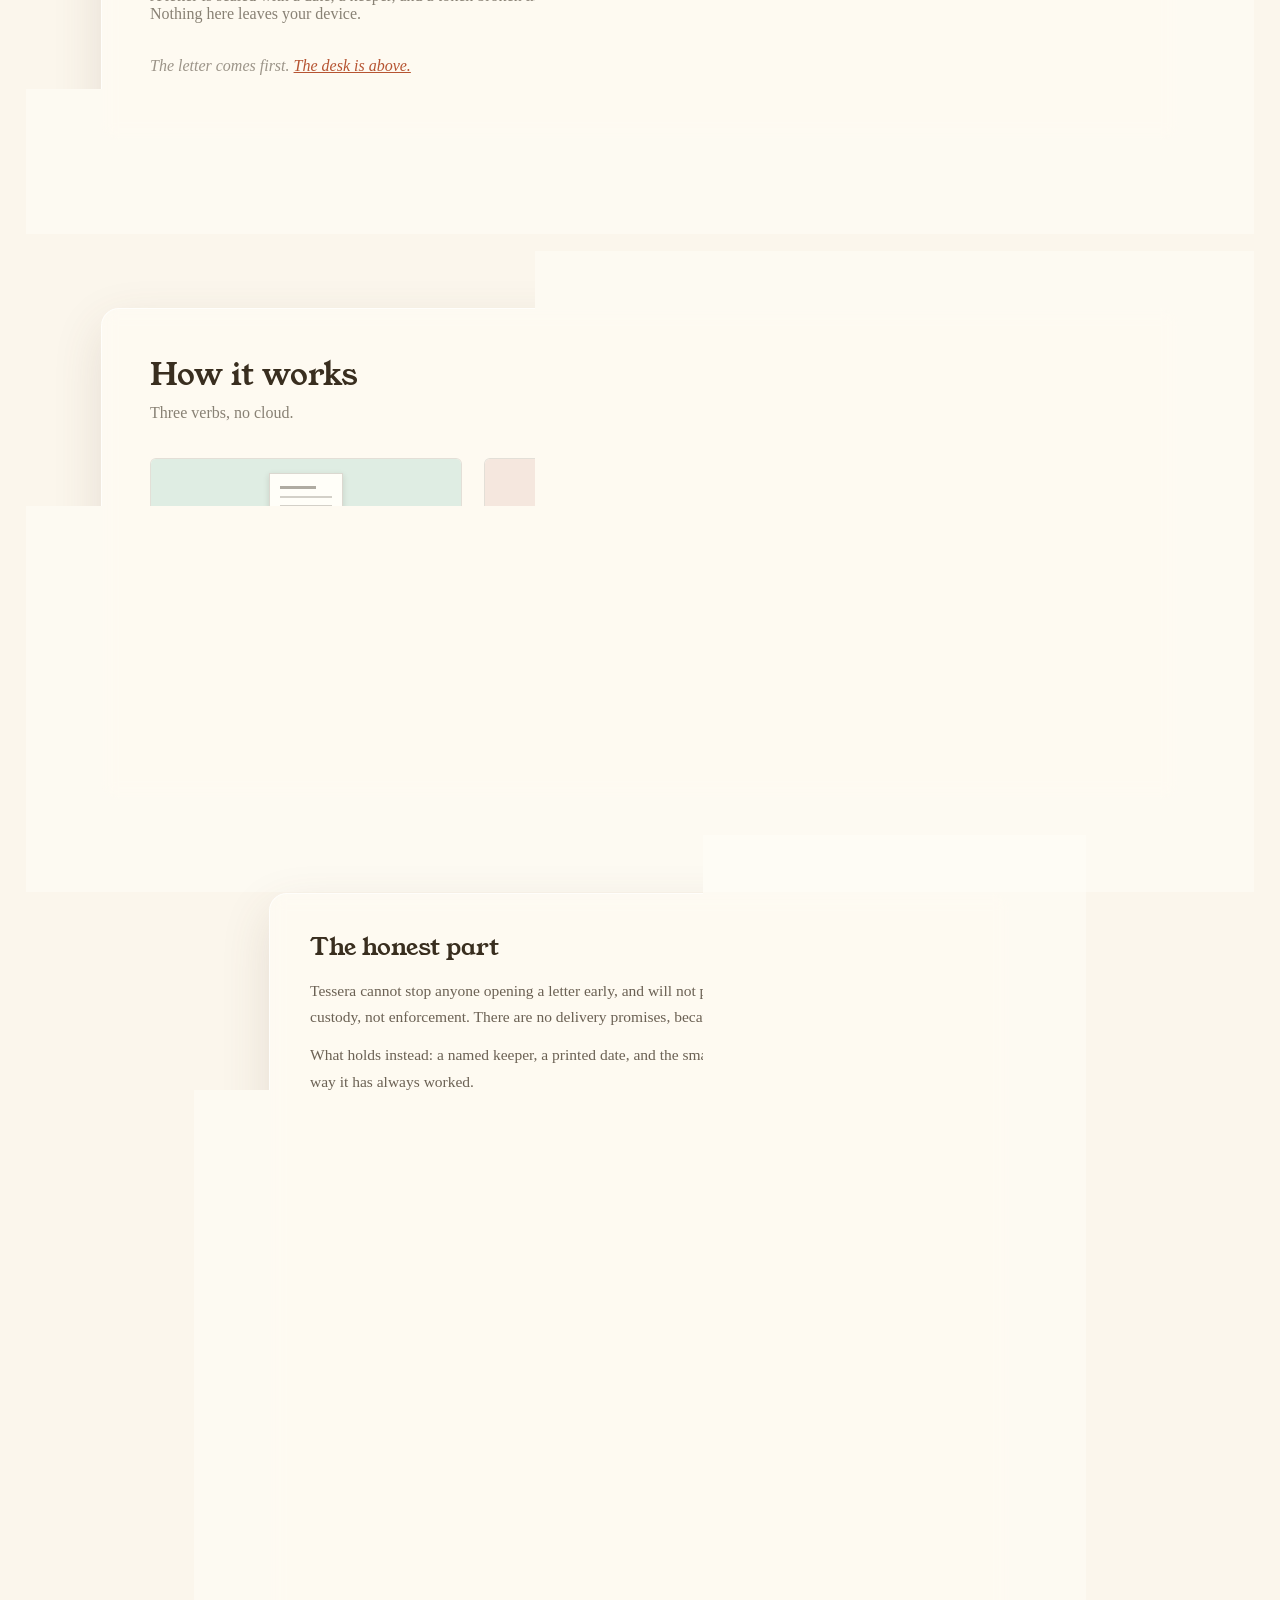
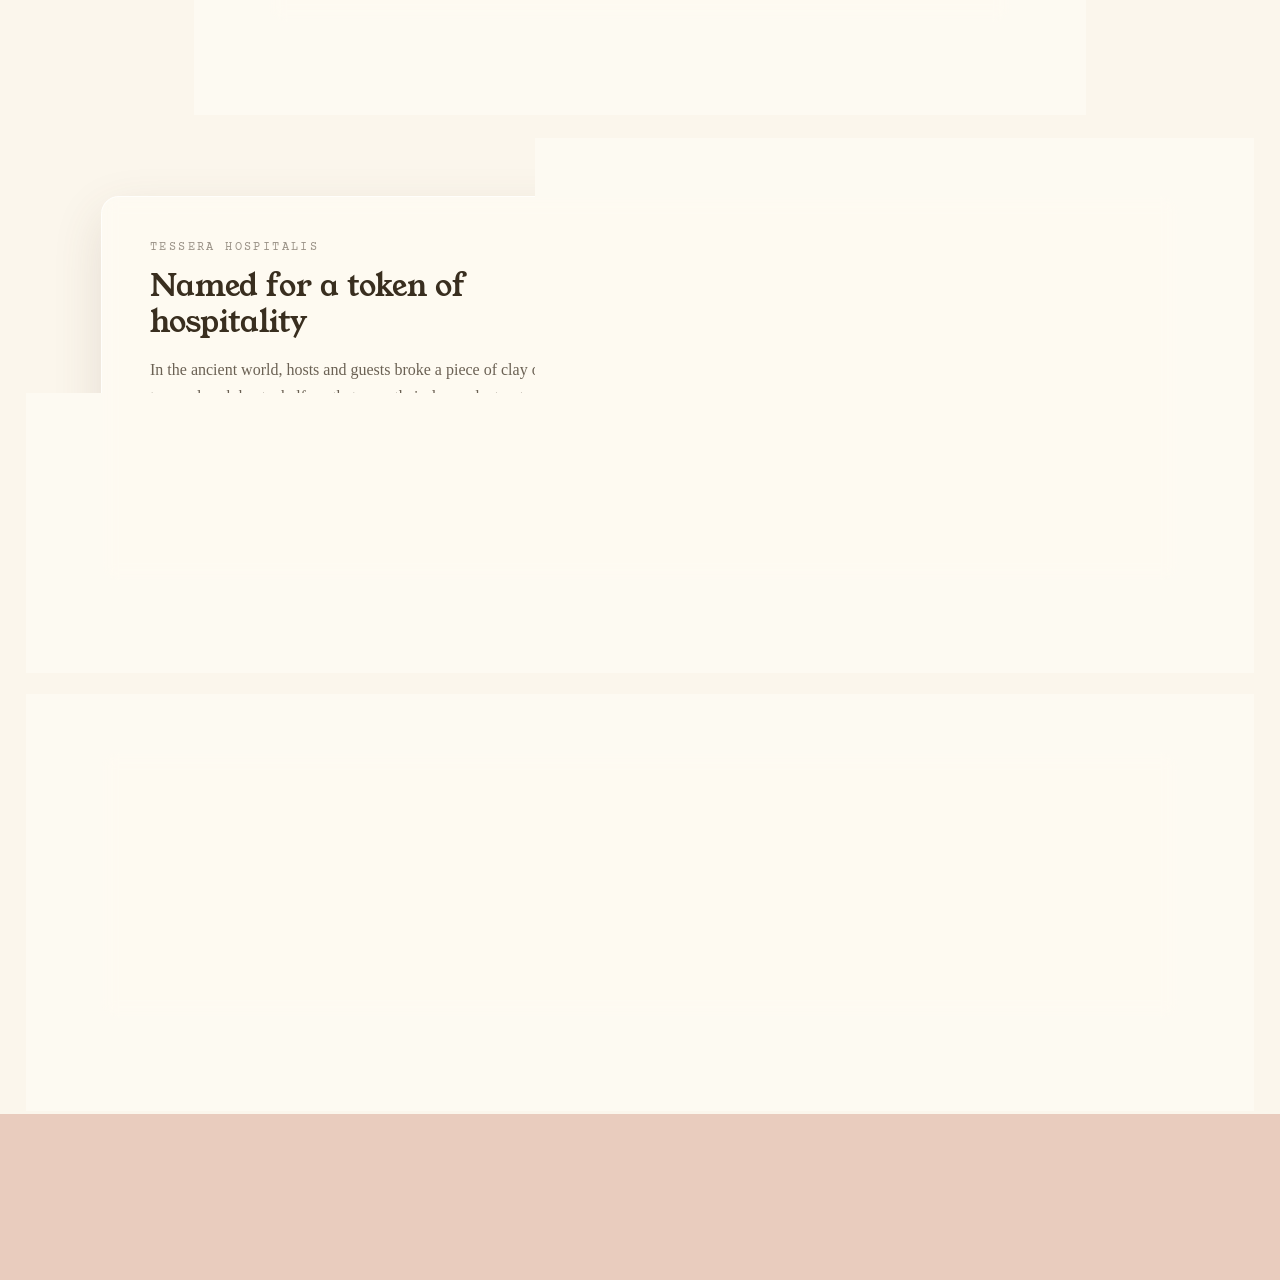
==== commit 825df57c: "feat(demo): opt-in ?demo seed for example letters Adds landing/demo-seed.js, loaded from index.html " ====
--- a/index.html
+++ b/index.html
@@ -582,5 +582,6 @@
 <script src="landing/reminders.js"></script>
 <script src="landing/landing.js"></script>
 <script src="landing/opening.js"></script>
+<script src="landing/demo-seed.js"></script>
 </body>
 </html>
--- a/print.css
+++ b/print.css
@@ -172,7 +172,10 @@
    centre, then spiral-bind or staple. A named @page keeps this geometry from
    disturbing the portrait A4 kit above (signature/duplex mode is a later
    chunk). Screen preview shows the same landscape card the print job makes. */
-@page booklet { size: 297mm 210mm; margin: 10mm; }
+/* orientation hint only — no forced paper size, matching how the kit above
+   never hardcodes @page size either, and letting the printer's own selected
+   paper (A4 or Letter) stay authoritative rather than fighting it. */
+@page booklet { size: landscape; margin: 10mm; }
 /* screen preview: auto height like .sheet above, so paginated content is
    never visually clipped by a scaled-down card — the print rules below give
    the real fixed A4-landscape geometry the pagination was measured against. */
@@ -193,6 +196,12 @@
 .bk-cut--fold::after { content: 'fold'; }
 .bk-footer { position: absolute; left: 10mm; right: 10mm; bottom: 6mm; font-family: var(--typewriter);
              font-size: 7pt; color: rgba(33,29,22,0.55); display: flex; justify-content: space-between; }
+/* every leaf, including title/plates/colophon/bind (which carry no letter
+   id — they belong to the whole booklet, not one letter): a running page
+   position, so a bound signature that comes apart can be reassembled in
+   order even without an id to go by. */
+.bk-pageno { position: absolute; top: 8mm; right: 10mm; font-family: var(--typewriter);
+             font-size: 7pt; color: rgba(33,29,22,0.45); }
 .bk-title-kicker { font-family: var(--display); font-size: 8pt; letter-spacing: 0.14em; text-transform: uppercase; }
 .bk-title-heading { font-family: var(--display); font-weight: normal; font-size: 1.3rem; margin: 0.6rem 0; }
 .bk-title-sub { color: rgba(33,29,22,0.6); font-size: 0.85rem; }
@@ -228,7 +237,14 @@
      headroom for a flap date that wraps (far-future years render long) */
   .envelope-template { height: 88mm; }
   .envelope-flap-line { font-size: 10pt; }
-  .booklet-sheet { page: booklet; max-width: none; width: 297mm; height: 210mm;
+  /* width fills whatever the @page margin box actually leaves available
+     (277mm content width on A4, 259.4mm on Letter) rather than hardcoding
+     the full 297mm page size, which would overflow the margin on every
+     sheet regardless of paper. Height is pinned to 190mm — the tighter of
+     A4's own margin-reduced height (190mm) and Letter's (195.9mm) — to match
+     what js/print.js's pagination probe measured against; letting height
+     default to 100% wouldn't reliably resolve in this flow. */
+  .booklet-sheet { page: booklet; max-width: none; width: 100%; height: 190mm;
                    border: none; box-shadow: none; margin: 0; break-after: page; }
   .booklet-sheet:last-child { break-after: auto; }
   .bk-leaf { overflow: hidden; }
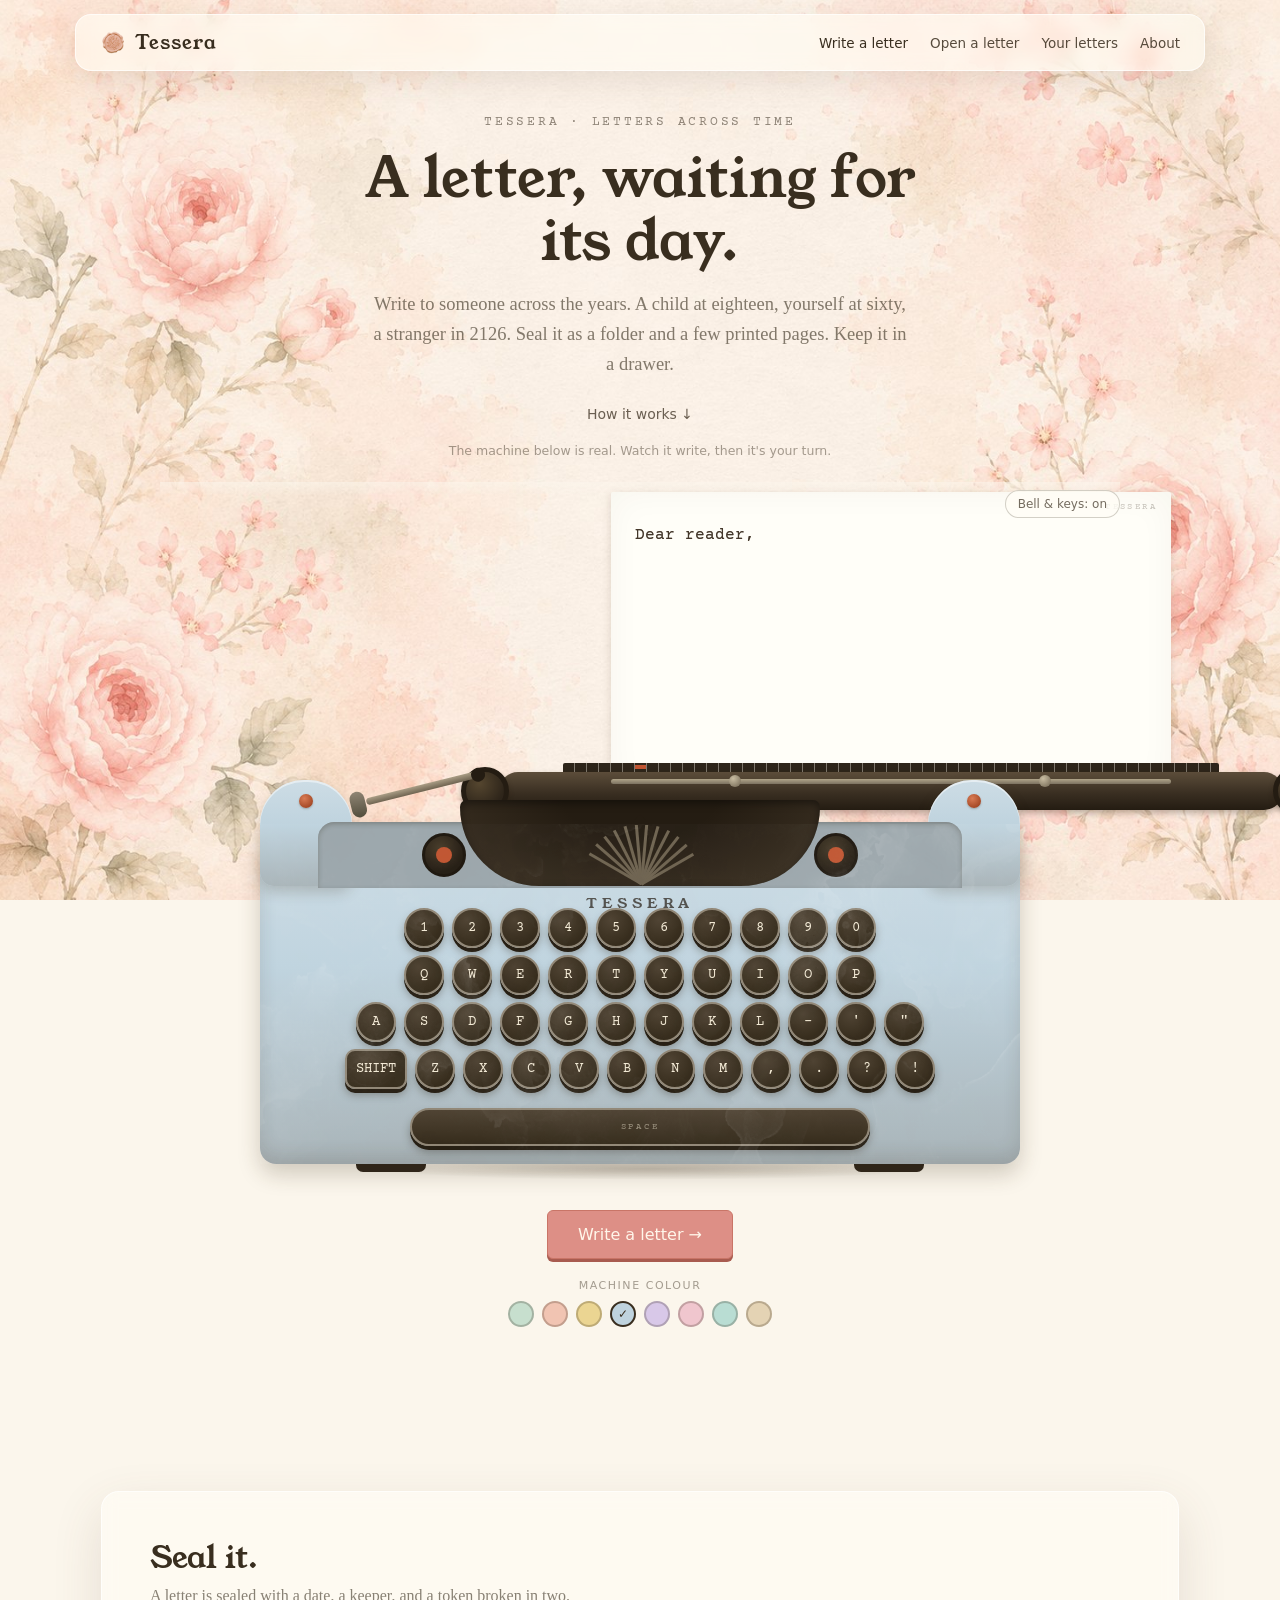
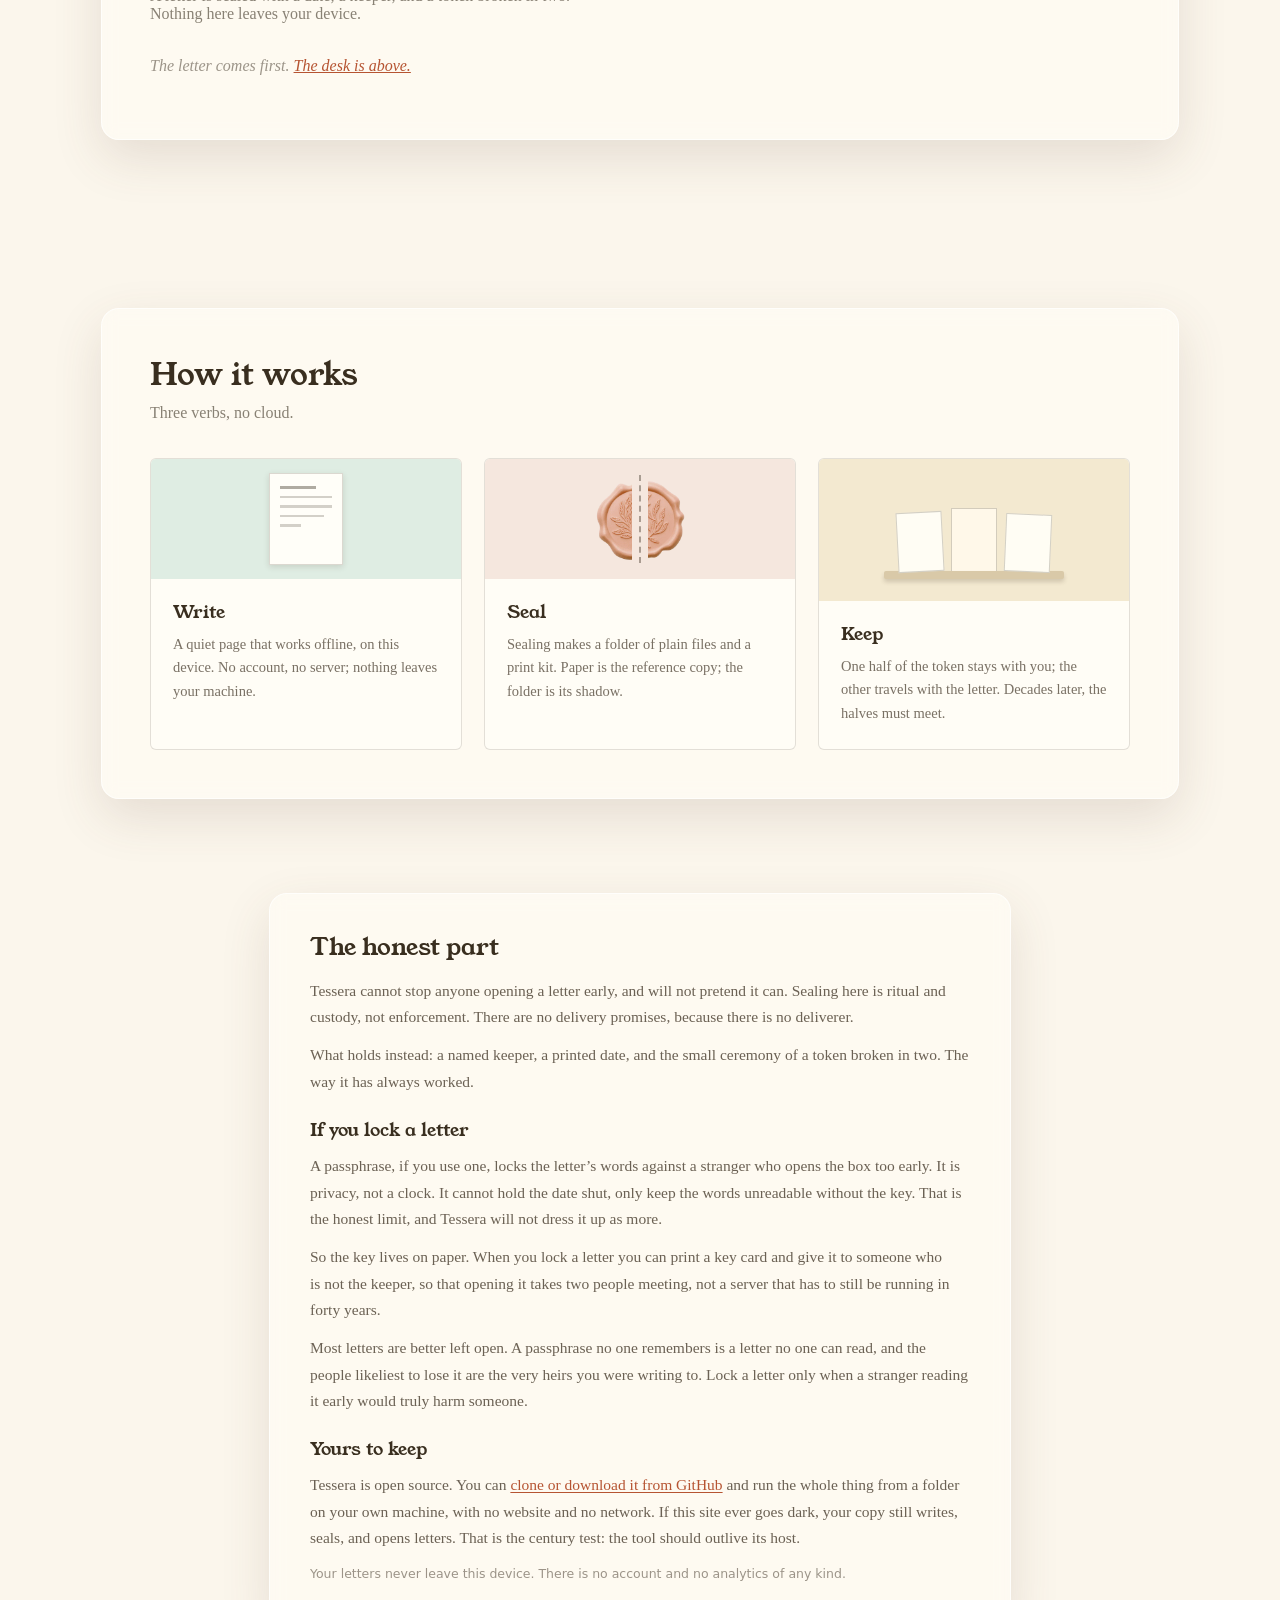
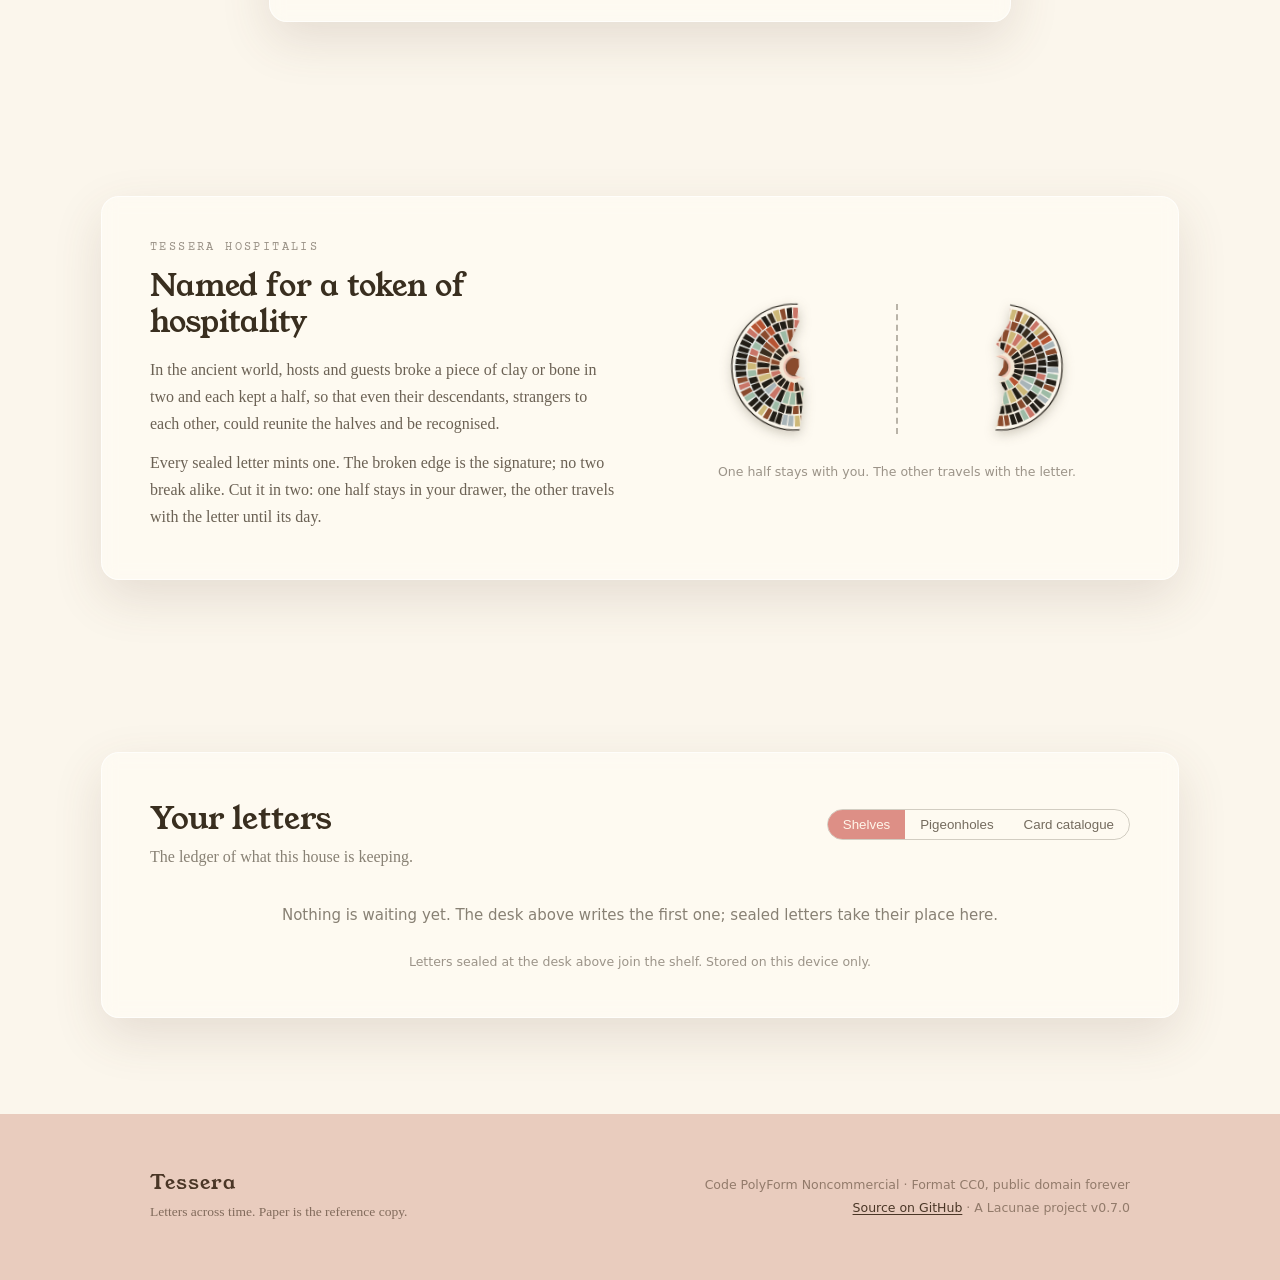
==== commit 2197d05a: "license: switch code from MIT to PolyForm Noncommercial 1.0.0 Matches the house default set by the s" ====
--- a/index.html
+++ b/index.html
@@ -539,7 +539,7 @@
       <div class="footer-tagline">Letters across time. Paper is the reference copy.</div>
     </div>
     <div class="footer-meta">
-      Code MIT · Format CC0, public domain forever<br>
+      Code PolyForm Noncommercial · Format CC0, public domain forever<br>
       <a class="footer-link" href="https://github.com/LacunaeDesigns/tessera" target="_blank" rel="noopener noreferrer">Source on GitHub</a> · A Lacunae project <span id="version-note" class="footer-version"></span>
     </div>
   </div>
